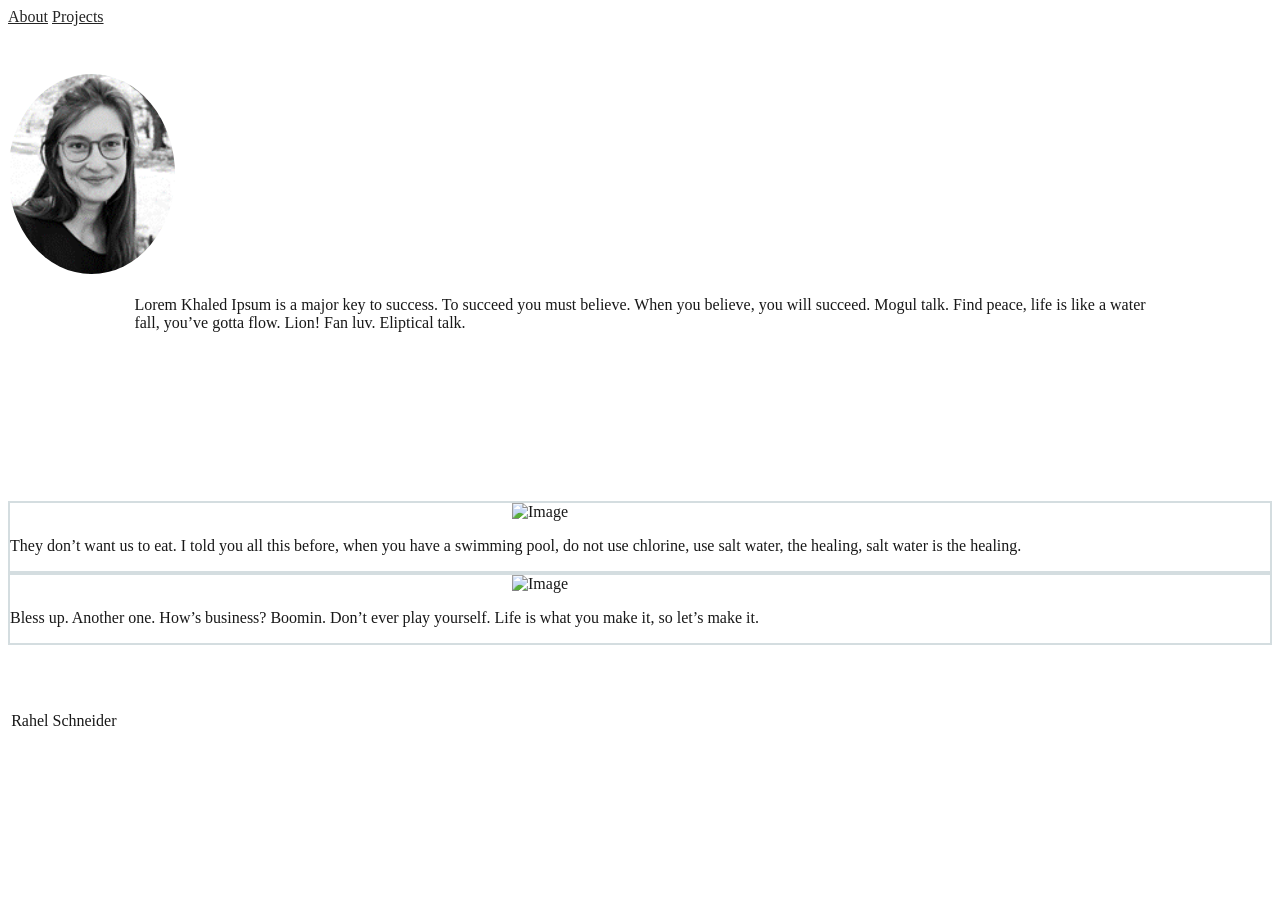
==== index.html @ 183d87a4 "test" ====
<!DOCTYPE html>
<html>

<head>
    <title>Portfolio</title>
    <!-- css files -->
    <link rel="stylesheet" href="https://maxcdn.bootstrapcdn.com/font-awesome/4.6.3/css/font-awesome.min.css">
    <link rel="stylesheet" type="text/css" href="https://cdnjs.cloudflare.com/ajax/libs/bulma/0.3.1/css/bulma.min.css">
    <link rel="stylesheet" type="text/css" href="assets/css/styles.css">

    <!-- <link rel="icon" type="image/x-icon" href="assets/img/favicon.png">
    <meta name="author" content="Hassan Ali">
    <meta name="viewport" content="width=device-width, initial-scale=1.0"> -->
</head>

<body>
    <!-- Navbar -->
    <nav class="nav container">
        <!-- This "nav-menu" is hidden on mobile -->
        <!-- Add the modifier "is-active" to display it on mobile -->
        <!-- <div class="nav-left">
            <a href="http://medium.com/@hassanhelfi/" class="nav-item">
                <span class="icon">
                    <i class="fa fa-medium"></i>
                </span>
            </a>
            <a href="http://github.com/helfi92" class="nav-item">
                <span class="icon">
                    <i class="fa fa-github"></i>
                </span>
            </a>
            <a href="https://twitter.com/hassanhelfi" class="nav-item">
                <span class="icon">
                    <i class="fa fa-twitter"></i>
                </span>
            </a>
        </div> -->

        <div class="nav-right nav-menu">
            <a class="nav-item" href="#about">About</a>
            <a class="nav-item" href="#projects">Projects</a>
            <!-- <a class="nav-item" href="#social">Social</a> -->
        </div>

        <!-- This "nav-toggle" hamburger menu is only visible on mobile -->
        <!-- You need JavaScript to toggle the "is-active" class on "nav-menu" -->
        <span class="nav-toggle">
            <span></span>
            <span></span>
            <span></span>
        </span>
    </nav>

    <!-- About Me -->
    <section id="about" class="section section-1">
        <div class="container has-text-centered">
            <!-- Source: https://flic.kr/p/pAZBNK -->
            <img class="avatar" src="assets/img/profile.png">
        </div>
        <div class="container"></br>
            <p class="intro">
                Lorem Khaled Ipsum is a major key to success. To succeed you must believe. When you believe, you will
                succeed. Mogul talk. Find peace, life is like a water fall, you’ve gotta flow. Lion! Fan luv. Eliptical
                talk.
            </p>
        </div>
    </section>

    <!-- Projects -->
    <section id="projects" class="section section-2">
        <div class="container">
            <div class="has-text-centered">
                <h3 class="title is-3">Projects</h3>
            </div>

            <div class="columns is-multiline is-desktop">
                <!-- Project 1 -->
                <div class="column">
                    <div class="box project-text">
                        <article>
                            <div>
                                <figure class="image project-figure">
                                    <img src="assets/img/project-1.jpg" alt="Image">
                                </figure>
                            </div>
                            <div>
                                <p>
                                    They don’t want us to eat. I told you all this before, when you have a swimming
                                    pool, do not use chlorine, use salt water, the healing, salt water is the healing.
                                </p>
                            </div>
                        </article>
                    </div>
                </div>
                <!-- Project 2 -->
                <div class="column">
                    <div class="box project-text">
                        <article>
                            <div>
                                <figure class="image project-figure">
                                    <img src="assets/img/project-2.jpg" alt="Image">
                                </figure>
                            </div>
                            <div>
                                <p>
                                    Bless up. Another one. How’s business? Boomin. Don’t ever play yourself. Life is
                                    what you make it, so let’s make it.
                                </p>
                            </div>
                        </article>
                    </div>
                </div>
            </div>
        </div>
    </section>

    <!-- Social -->
    <!-- <section id="social" class="section section-3">
        <div class="container">
            <div class="has-text-centered">
                <h3 class="title is-3">Let's Socialize</h3>
            </div>
            <div class="social-container columns">
                <div class="column is-6 has-text-centered">
                    <a target="_blank" href="https://ca.linkedin.com/in/hassan-ali-6132468a"><img class=""
                            src="assets/img/linkedin.png"></a>
                </div>
                <div class="column is-6 has-text-centered">
                    <a target="_blank" href="https://www.facebook.com/Hassan.Helfi"><img class=""
                            src="assets/img/facebook.png"></a>
                </div>
            </div>
        </div>
    </section> -->

    <!-- Footer -->
    <section class="section-4 has-text-centered container">
        <p>Rahel Schneider</p>
    </section>

    <!-- Scripts  -->
    <script src="controller.js"></script>
</body>

</html>
---- assets/css/styles.css ----
html, body{
	font-size:16px;
	color: #181818;
	background-color: #ffffff; 
}

a {
  color: #252525;
}

a:hover {
  color: #10898d;
}

section{
	padding-top: 3rem;
	padding-bottom: 3rem;
}

.section-1 {
	background: #ffffff;
}

.section-2 {
	background-color: #ffffff;
}

.section-3 {
	background-color: #ffffff;
}

.section-4 {
	background-color: #ffffff;
	padding: 0.2rem;
}

a.nav-item {
	color: #242424;
}

a.nav-item:hover {
	color: #9a4c4c4d;
}

.avatar{
	height:200px;
	border-radius: 100%;
}

.intro-description{
	padding-top: 1rem;
}

.social-container img{
	max-width:100%;
	max-height:175px;
	margin-bottom:15px;
}

.project-figure {
	margin: 0 auto 1rem auto;
	max-height: 256px;
	max-width: 256px;
}

.project-text {
	text-align: justify;
}

.box {
	background-color: transparent;
	border: 2px solid rgba(170, 187, 194, 0.5);
}

.title {
	color: #fff;
	text-align: left;
	margin-bottom: 2rem;
}

.intro {
	text-align: justify;
	width: 80%;
	margin: 0 auto;
}

.void-background {
	background-color: transparent; 
}

@media screen and (max-width: 768px) {
	.nav-menu {
		background-color: #9a4c4c4d!;
	}

	.nav-toggle:hover {
		background-color: transparent;
	}

	.nav-toggle span {
		background-color: #dfdfdf;
	}

	.nav-toggle span:hover {
		background-color: #fff;
	}

}
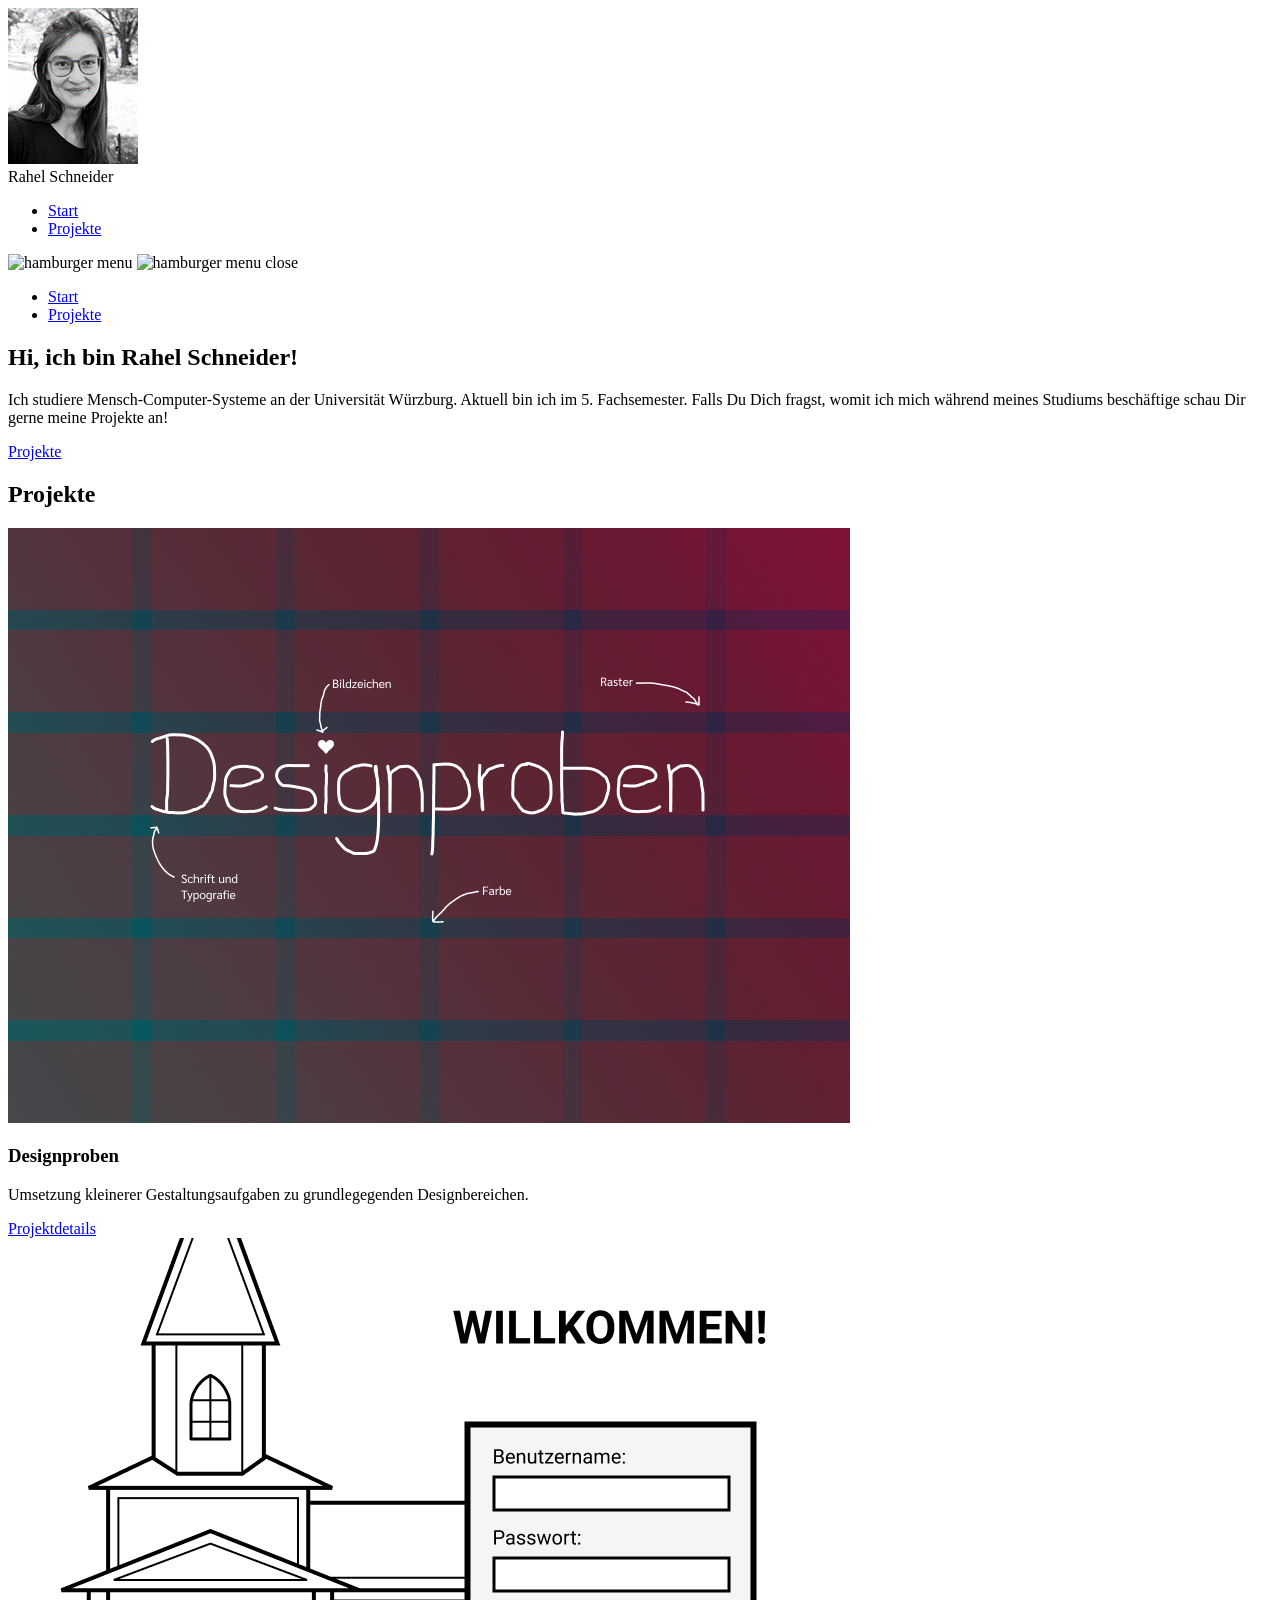
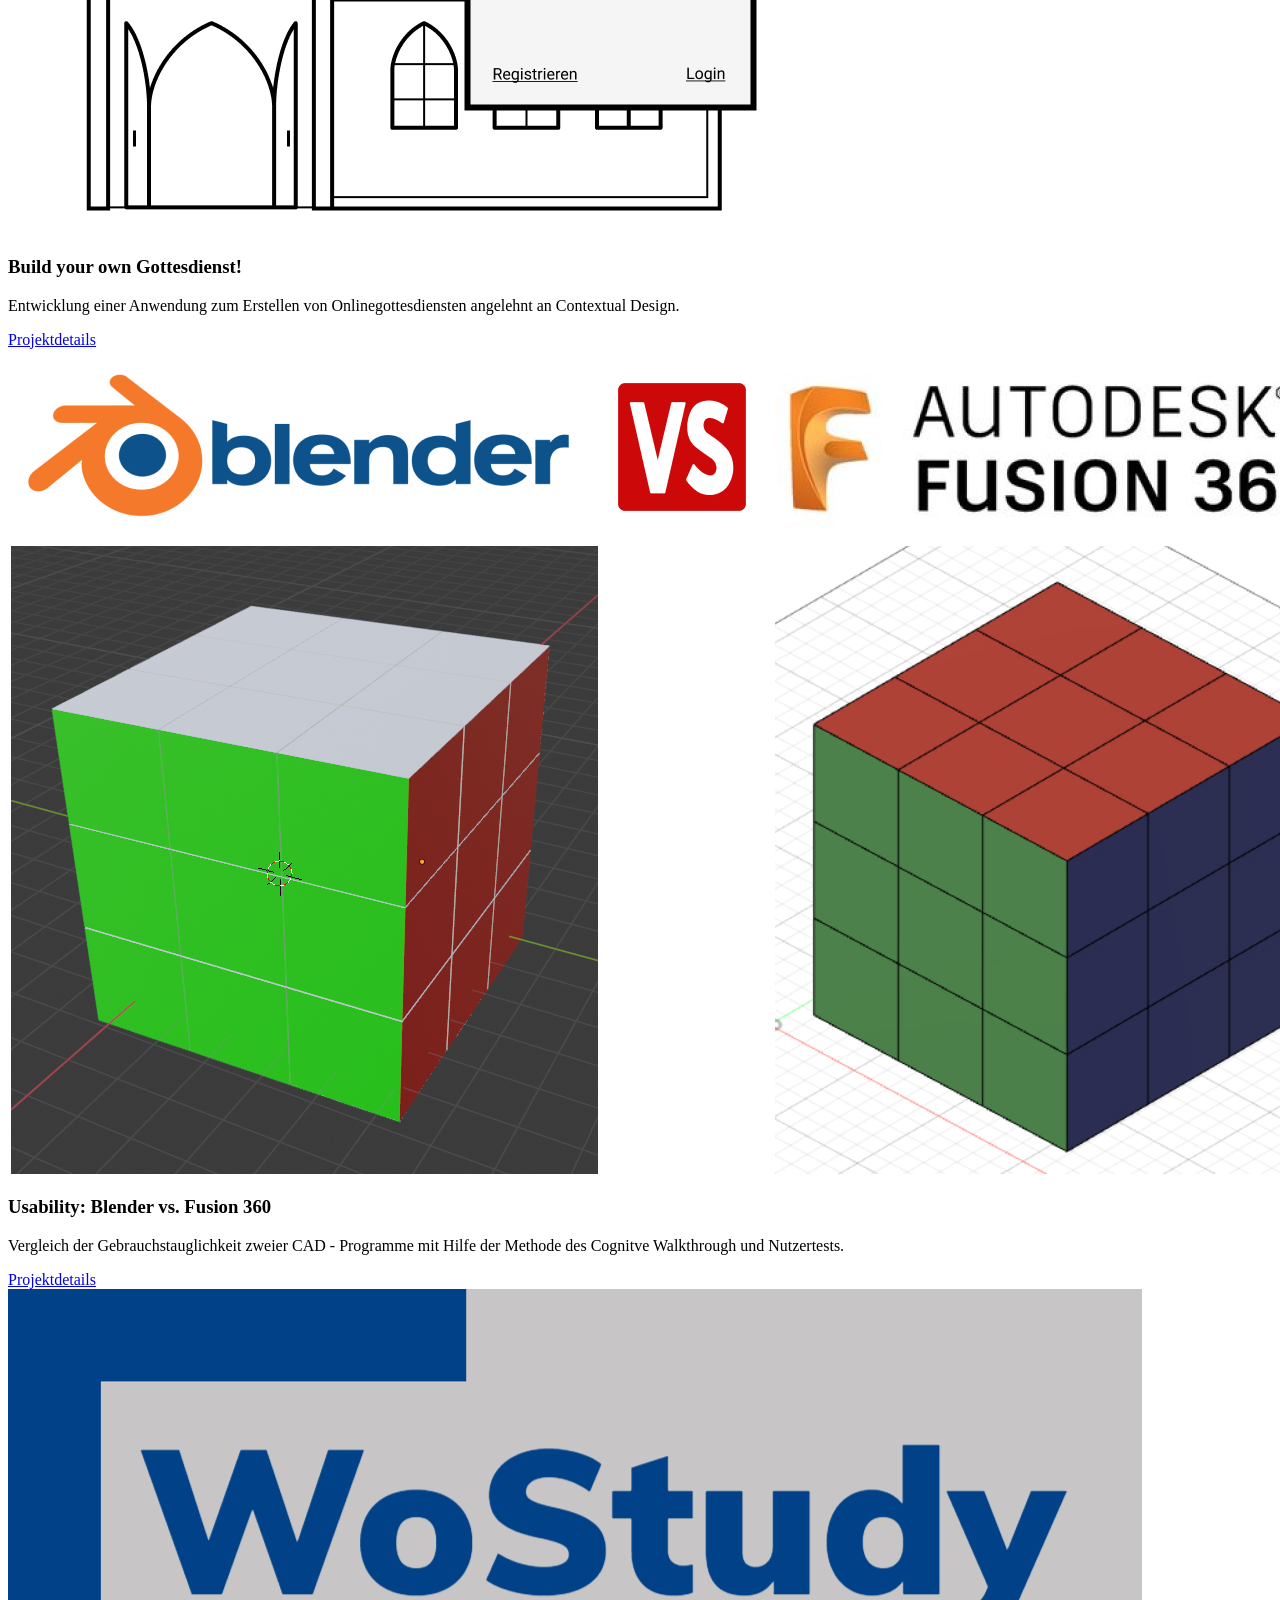
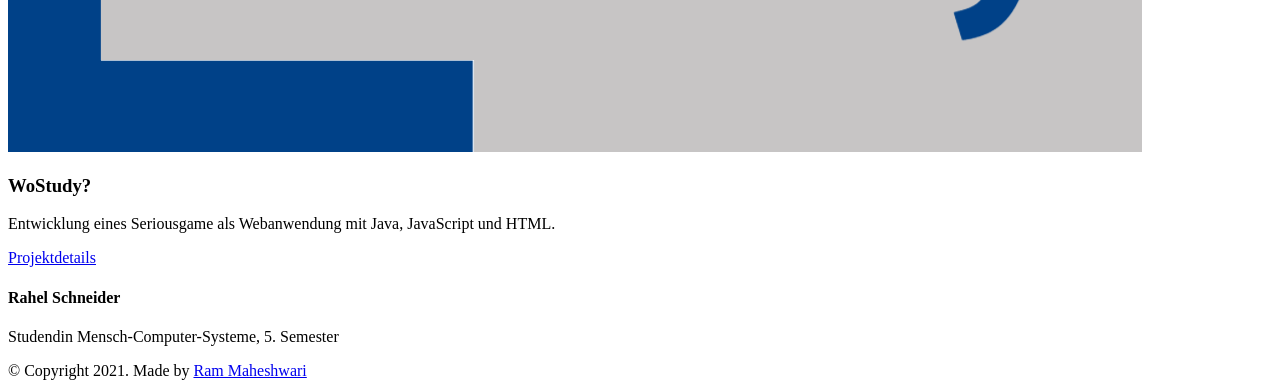
==== commit 06b4c3eb: "test" ====
--- a/index.html
+++ b/index.html
@@ -1,145 +1,331 @@
 <!DOCTYPE html>
-<html>
+<html lang="en">
 
 <head>
-    <title>Portfolio</title>
-    <!-- css files -->
-    <link rel="stylesheet" href="https://maxcdn.bootstrapcdn.com/font-awesome/4.6.3/css/font-awesome.min.css">
-    <link rel="stylesheet" type="text/css" href="https://cdnjs.cloudflare.com/ajax/libs/bulma/0.3.1/css/bulma.min.css">
-    <link rel="stylesheet" type="text/css" href="assets/css/styles.css">
-
-    <!-- <link rel="icon" type="image/x-icon" href="assets/img/favicon.png">
-    <meta name="author" content="Hassan Ali">
-    <meta name="viewport" content="width=device-width, initial-scale=1.0"> -->
+  <meta charset="UTF-8" />
+  <meta name="viewport" content="width=device-width, initial-scale=1.0" />
+  <meta http-equiv="X-UA-Compatible" content="ie=edge" />
+  <title>Portfolio Rahel Schneider</title>
+  <meta name="description" content="Portfolio Template for Developer" />
+
+  <link rel="stylesheet" href="css/style.css" />
+
+  <link rel="preconnect" href="https://fonts.googleapis.com" />
+  <link rel="preconnect" href="https://fonts.gstatic.com" crossorigin />
+  <link href="https://fonts.googleapis.com/css2?family=Source+Sans+Pro:wght@400;600;700;900&display=swap"
+    rel="stylesheet" />
 </head>
 
 <body>
-    <!-- Navbar -->
-    <nav class="nav container">
-        <!-- This "nav-menu" is hidden on mobile -->
-        <!-- Add the modifier "is-active" to display it on mobile -->
-        <!-- <div class="nav-left">
-            <a href="http://medium.com/@hassanhelfi/" class="nav-item">
-                <span class="icon">
-                    <i class="fa fa-medium"></i>
-                </span>
-            </a>
-            <a href="http://github.com/helfi92" class="nav-item">
-                <span class="icon">
-                    <i class="fa fa-github"></i>
-                </span>
-            </a>
-            <a href="https://twitter.com/hassanhelfi" class="nav-item">
-                <span class="icon">
-                    <i class="fa fa-twitter"></i>
-                </span>
-            </a>
+  <header class="header">
+    <div class="header__content">
+      <div class="header__logo-container">
+        <div class="header__logo-img-cont">
+          <img src="./assets/png/profile.png" alt="Rahel Schneider Image" class="header__logo-img" />
+        </div>
+        <span class="header__logo-sub">Rahel Schneider</span>
+      </div>
+      <div class="header__main">
+        <ul class="header__links">
+          <li class="header__link-wrapper">
+            <a href="./index.html" class="header__link"> Start </a>
+          </li>
+          <!-- <li class="header__link-wrapper">
+            <a href="./index.html#about" class="header__link">About </a>
+          </li> -->
+          <li class="header__link-wrapper">
+            <a href="./index.html#projects" class="header__link">
+              Projekte
+            </a>
+          </li>
+          <!-- <li class="header__link-wrapper">
+            <a href="./index.html#contact" class="header__link"> Contact </a>
+          </li> -->
+        </ul>
+        <div class="header__main-ham-menu-cont">
+          <img src="./assets/svg/ham-menu.svg" alt="hamburger menu" class="header__main-ham-menu" />
+          <img src="./assets/svg/ham-menu-close.svg" alt="hamburger menu close"
+            class="header__main-ham-menu-close d-none" />
+        </div>
+      </div>
+    </div>
+    <div class="header__sm-menu">
+      <div class="header__sm-menu-content">
+        <ul class="header__sm-menu-links">
+          <li class="header__sm-menu-link">
+            <a href="./index.html"> Start </a>
+          </li>
+
+          <!-- <li class="header__sm-menu-link">
+            <a href="./index.html#about"> About </a>
+          </li> -->
+
+          <li class="header__sm-menu-link">
+            <a href="./index.html#projects"> Projekte </a>
+          </li>
+
+          <!-- <li class="header__sm-menu-link">
+            <a href="./index.html#contact"> Contact </a>
+          </li> -->
+        </ul>
+      </div>
+    </div>
+  </header>
+  <section class="home-hero">
+    <div class="home-hero__content">
+      <h1 class="heading-primary">Hi, ich bin Rahel Schneider!</h1>
+      <div class="home-hero__info">
+        <p class="text-primary">
+          Ich studiere Mensch-Computer-Systeme an der Universität Würzburg. Aktuell
+          bin ich im 5. Fachsemester.
+          Falls Du Dich fragst, womit ich mich während meines Studiums beschäftige schau Dir gerne meine Projekte
+          an!
+        </p>
+      </div>
+      <div class="home-hero__cta">
+        <a href="./#projects" class="btn btn--bg">Projekte</a>
+      </div>
+    </div>
+    <!-- <div class="home-hero__socials">
+      <div class="home-hero__social">
+        <a href="#" class="home-hero__social-icon-link">
+          <img src="./assets/png/linkedin-ico.png" alt="icon" class="home-hero__social-icon" />
+        </a>
+      </div>
+      <div class="home-hero__social">
+        <a href="#" class="home-hero__social-icon-link">
+          <img src="./assets/png/github-ico.png" alt="icon" class="home-hero__social-icon" />
+        </a>
+      </div>
+      <div class="home-hero__social">
+        <a href="#" class="home-hero__social-icon-link">
+          <img src="./assets/png/twitter-ico.png" alt="icon" class="home-hero__social-icon" />
+        </a>
+      </div>
+      <div class="home-hero__social">
+        <a href="#" class="home-hero__social-icon-link">
+          <img src="./assets/png/yt-ico.png" alt="icon" class="home-hero__social-icon" />
+        </a>
+      </div>
+      <div class="home-hero__social">
+        <a href="#" class="home-hero__social-icon-link home-hero__social-icon-link--bd-none">
+          <img src="./assets/png/insta-ico.png" alt="icon" class="home-hero__social-icon" />
+        </a>
+      </div>
+    </div> -->
+    <div class="home-hero__mouse-scroll-cont">
+      <div class="mouse"></div>
+    </div>
+  </section>
+  <!-- <section id="about" class="about sec-pad">
+    <div class="main-container">
+      <h2 class="heading heading-sec heading-sec__mb-med">
+        <span class="heading-sec__main">About Me</span>
+        <span class="heading-sec__sub">
+          Lorem ipsum dolor sit amet consectetur adipisicing elit. Hic facilis
+          tempora explicabo quae quod deserunt eius sapiente
+        </span>
+      </h2>
+      <div class="about__content">
+        <div class="about__content-main">
+          <h3 class="about__content-title">Get to know me!</h3>
+          <div class="about__content-details">
+            <p class="about__content-details-para">
+              Hey! It's
+              <strong>John Doe</strong>
+              and I'm a <strong> Frontend Web Developer </strong> located in
+              Los Angeles. I've done
+              <strong> remote </strong>
+              projects for agencies, consulted for startups, and collaborated
+              with talented people to create
+              <strong>digital products </strong>
+              for both business and consumer use.
+            </p>
+            <p class="about__content-details-para">
+              I'm a bit of a digital product junky. Over the years, I've used
+              hundreds of web and mobile apps in different industries and
+              verticals. Feel free to
+              <strong>contact</strong> me here.
+            </p>
+          </div>
+          <a href="./#contact" class="btn btn--med btn--theme dynamicBgClr">Contact</a>
+        </div>
+        <div class="about__content-skills">
+          <h3 class="about__content-title">My Skills</h3>
+          <div class="skills">
+            <div class="skills__skill">HTML</div>
+            <div class="skills__skill">CSS</div>
+            <div class="skills__skill">JavaScript</div>
+            <div class="skills__skill">React</div>
+            <div class="skills__skill">SASS</div>
+            <div class="skills__skill">GIT</div>
+            <div class="skills__skill">Shopify</div>
+            <div class="skills__skill">Wordpress</div>
+            <div class="skills__skill">Google ADS</div>
+            <div class="skills__skill">Facebook Ads</div>
+            <div class="skills__skill">Android</div>
+            <div class="skills__skill">IOS</div>
+          </div>
+        </div>
+      </div>
+    </div>
+  </section> -->
+  <section id="projects" class="projects sec-pad">
+    <div class="main-container">
+      <h2 class="heading heading-sec heading-sec__mb-bg">
+        <span class="heading-sec__main">Projekte</span>
+        <span class="heading-sec__sub">
+          <!-- Die folgenden Projekte habe ich alle zusammen mit Mitstudierenden bearbeitet. Die aktuellsten Projekte stehen
+          an oberster Stelle. -->
+        </span>
+      </h2>
+
+      <div class="projects__content">
+        <div class="projects__row">
+          <div class="projects__row-img-cont">
+            <img src="./assets/img/visgTitle.jpg" alt="Titelseite Designproben" class="projects__row-img"
+              loading="lazy" />
+          </div>
+          <div class="projects__row-content">
+            <h3 class="projects__row-content-title">Designproben</h3>
+            <p class="projects__row-content-desc">
+              Umsetzung kleinerer Gestaltungsaufgaben zu grundlegegenden Designbereichen.
+            </p>
+            <a href="./project-1.html" class="btn btn--med btn--theme dynamicBgClr" target="_blank">Projektdetails</a>
+          </div>
+        </div>
+        <div class="projects__row">
+          <div class="projects__row-img-cont">
+            <img src="./assets/img/mbgTitle.jpg" alt="Login Screen Kirche" class="projects__row-img" loading="lazy" />
+          </div>
+          <div class="projects__row-content">
+            <h3 class="projects__row-content-title">Build your own Gottesdienst!</h3>
+            <p class="projects__row-content-desc">
+              Entwicklung einer Anwendung zum Erstellen von Onlinegottesdiensten
+              angelehnt an Contextual Design.
+            </p>
+            <a href="./project-2.html" class="btn btn--med btn--theme dynamicBgClr" target="_blank">Projektdetails</a>
+          </div>
+        </div>
+        <div class="projects__row">
+          <div class="projects__row-img-cont">
+            <img src="./assets/img/usabilityTitle.jpg" alt="Blender Logo Fusion Logo" class="projects__row-img"
+              loading="lazy" />
+          </div>
+          <div class="projects__row-content">
+            <h3 class="projects__row-content-title">Usability: Blender vs. Fusion 360</h3>
+            <p class="projects__row-content-desc">
+              Vergleich der Gebrauchstauglichkeit zweier CAD - Programme mit Hilfe
+              der Methode des Cognitve Walkthrough und Nutzertests.
+            </p>
+            <a href="./project-3.html" class="btn btn--med btn--theme dynamicBgClr" target="_blank">Projektdetails</a>
+          </div>
+        </div>
+        <div class="projects__row">
+          <div class="projects__row-img-cont">
+            <img src="./assets/img/sopraTitle.jpg" alt="WoStudy?" class="projects__row-img" loading="lazy" />
+          </div>
+          <div class="projects__row-content">
+            <h3 class="projects__row-content-title">WoStudy?</h3>
+            <p class="projects__row-content-desc">
+              Entwicklung eines Seriousgame als Webanwendung mit Java, JavaScript und
+              HTML.
+            </p>
+            <a href="./project-2.html" class="btn btn--med btn--theme dynamicBgClr" target="_blank">Projektdetails</a>
+          </div>
+        </div>
+        <!-- <div class="projects__row">
+          <div class="projects__row-img-cont">
+            <img src="./assets/img/sopraTitle.jpg" alt="Login Screen Kirche" class="projects__row-img"
+              loading="lazy" />
+          </div>
+          <div class="projects__row-content">
+            <h3 class="projects__row-content-title">Build your own Gottesdienst!</h3>
+            <p class="projects__row-content-desc">
+              Entwicklung einer Anwendung zum Erstellen von Onlinegottesdiensten
+              angelehnt an Contextual Design.
+            </p>
+            <a href="./project-2.html" class="btn btn--med btn--theme dynamicBgClr" target="_blank">Case Study</a>
+          </div>
         </div> -->
-
-        <div class="nav-right nav-menu">
-            <a class="nav-item" href="#about">About</a>
-            <a class="nav-item" href="#projects">Projects</a>
-            <!-- <a class="nav-item" href="#social">Social</a> -->
-        </div>
-
-        <!-- This "nav-toggle" hamburger menu is only visible on mobile -->
-        <!-- You need JavaScript to toggle the "is-active" class on "nav-menu" -->
-        <span class="nav-toggle">
-            <span></span>
-            <span></span>
-            <span></span>
+      </div>
+    </div>
+  </section>
+  <!-- <section id="contact" class="contact sec-pad dynamicBg">
+    <div class="main-container">
+      <h2 class="heading heading-sec heading-sec__mb-med">
+        <span class="heading-sec__main heading-sec__main--lt">Contact</span>
+        <span class="heading-sec__sub heading-sec__sub--lt">
+          Lorem ipsum dolor sit amet consectetur adipisicing elit. Hic facilis
+          tempora explicabo quae quod deserunt eius sapiente
         </span>
-    </nav>
-
-    <!-- About Me -->
-    <section id="about" class="section section-1">
-        <div class="container has-text-centered">
-            <!-- Source: https://flic.kr/p/pAZBNK -->
-            <img class="avatar" src="assets/img/profile.png">
-        </div>
-        <div class="container"></br>
-            <p class="intro">
-                Lorem Khaled Ipsum is a major key to success. To succeed you must believe. When you believe, you will
-                succeed. Mogul talk. Find peace, life is like a water fall, you’ve gotta flow. Lion! Fan luv. Eliptical
-                talk.
-            </p>
-        </div>
-    </section>
-
-    <!-- Projects -->
-    <section id="projects" class="section section-2">
-        <div class="container">
-            <div class="has-text-centered">
-                <h3 class="title is-3">Projects</h3>
-            </div>
-
-            <div class="columns is-multiline is-desktop">
-                <!-- Project 1 -->
-                <div class="column">
-                    <div class="box project-text">
-                        <article>
-                            <div>
-                                <figure class="image project-figure">
-                                    <img src="assets/img/project-1.jpg" alt="Image">
-                                </figure>
-                            </div>
-                            <div>
-                                <p>
-                                    They don’t want us to eat. I told you all this before, when you have a swimming
-                                    pool, do not use chlorine, use salt water, the healing, salt water is the healing.
-                                </p>
-                            </div>
-                        </article>
-                    </div>
-                </div>
-                <!-- Project 2 -->
-                <div class="column">
-                    <div class="box project-text">
-                        <article>
-                            <div>
-                                <figure class="image project-figure">
-                                    <img src="assets/img/project-2.jpg" alt="Image">
-                                </figure>
-                            </div>
-                            <div>
-                                <p>
-                                    Bless up. Another one. How’s business? Boomin. Don’t ever play yourself. Life is
-                                    what you make it, so let’s make it.
-                                </p>
-                            </div>
-                        </article>
-                    </div>
-                </div>
-            </div>
-        </div>
-    </section>
-
-    <!-- Social -->
-    <!-- <section id="social" class="section section-3">
-        <div class="container">
-            <div class="has-text-centered">
-                <h3 class="title is-3">Let's Socialize</h3>
-            </div>
-            <div class="social-container columns">
-                <div class="column is-6 has-text-centered">
-                    <a target="_blank" href="https://ca.linkedin.com/in/hassan-ali-6132468a"><img class=""
-                            src="assets/img/linkedin.png"></a>
-                </div>
-                <div class="column is-6 has-text-centered">
-                    <a target="_blank" href="https://www.facebook.com/Hassan.Helfi"><img class=""
-                            src="assets/img/facebook.png"></a>
-                </div>
-            </div>
-        </div>
-    </section> -->
-
-    <!-- Footer -->
-    <section class="section-4 has-text-centered container">
-        <p>Rahel Schneider</p>
-    </section>
-
-    <!-- Scripts  -->
-    <script src="controller.js"></script>
+      </h2>
+      <div class="contact__form-container">
+        <form action="#" class="contact__form">
+          <div class="contact__form-field">
+            <label class="contact__form-label" for="name">Name</label>
+            <input required placeholder="Enter Your Name" type="text" class="contact__form-input" name="name"
+              id="name" />
+          </div>
+          <div class="contact__form-field">
+            <label class="contact__form-label" for="email">Email</label>
+            <input required placeholder="Enter Your Email" type="text" class="contact__form-input" name="email"
+              id="email" />
+          </div>
+          <div class="contact__form-field">
+            <label class="contact__form-label" for="message">Message</label>
+            <textarea required cols="30" rows="10" class="contact__form-input" placeholder="Enter Your Message"
+              name="message" id="message"></textarea>
+          </div>
+          <button type="submit" class="btn btn--theme contact__btn">
+            Submit
+          </button>
+        </form>
+      </div>
+    </div>
+  </section> -->
+  <footer class="main-footer">
+    <div class="main-container">
+      <div class="main-footer__upper">
+        <!-- <div class="main-footer__row main-footer__row-1">
+          <h2 class="heading heading-sm main-footer__heading-sm">
+            <span>Social</span>
+          </h2>
+          <div class="main-footer__social-cont">
+            <a target="_blank" rel="noreferrer" href="#">
+              <img class="main-footer__icon" src="./assets/png/linkedin-ico.png" alt="icon" />
+            </a>
+            <a target="_blank" rel="noreferrer" href="#">
+              <img class="main-footer__icon" src="./assets/png/github-ico.png" alt="icon" />
+            </a>
+            <a target="_blank" rel="noreferrer" href="#">
+              <img class="main-footer__icon" src="./assets/png/twitter-ico.png" alt="icon" />
+            </a>
+            <a target="_blank" rel="noreferrer" href="#">
+              <img class="main-footer__icon" src="./assets/png/yt-ico.png" alt="icon" />
+            </a>
+            <a target="_blank" rel="noreferrer" href="#">
+              <img class="main-footer__icon main-footer__icon--mr-none" src="./assets/png/insta-ico.png" alt="icon" />
+            </a>
+          </div>
+        </div> -->
+        <div class="main-footer__row main-footer__row-2">
+          <h4 class="heading heading-sm text-lt">Rahel Schneider</h4>
+          <p class="main-footer__short-desc">
+            Studendin Mensch-Computer-Systeme, 5. Semester
+          </p>
+        </div>
+      </div>
+
+      <!-- If you give me some credit or shoutout here by linking to my website, then it will be a big thing for me and will help me a lot :) -->
+      <div class="main-footer__lower">
+        &copy; Copyright 2021. Made by
+        <a rel="noreferrer" target="_blank" href="https://rammaheshwari.com">Ram Maheshwari</a>
+      </div>
+    </div>
+  </footer>
+
+  <script src="./index.js"></script>
 </body>
 
 </html>
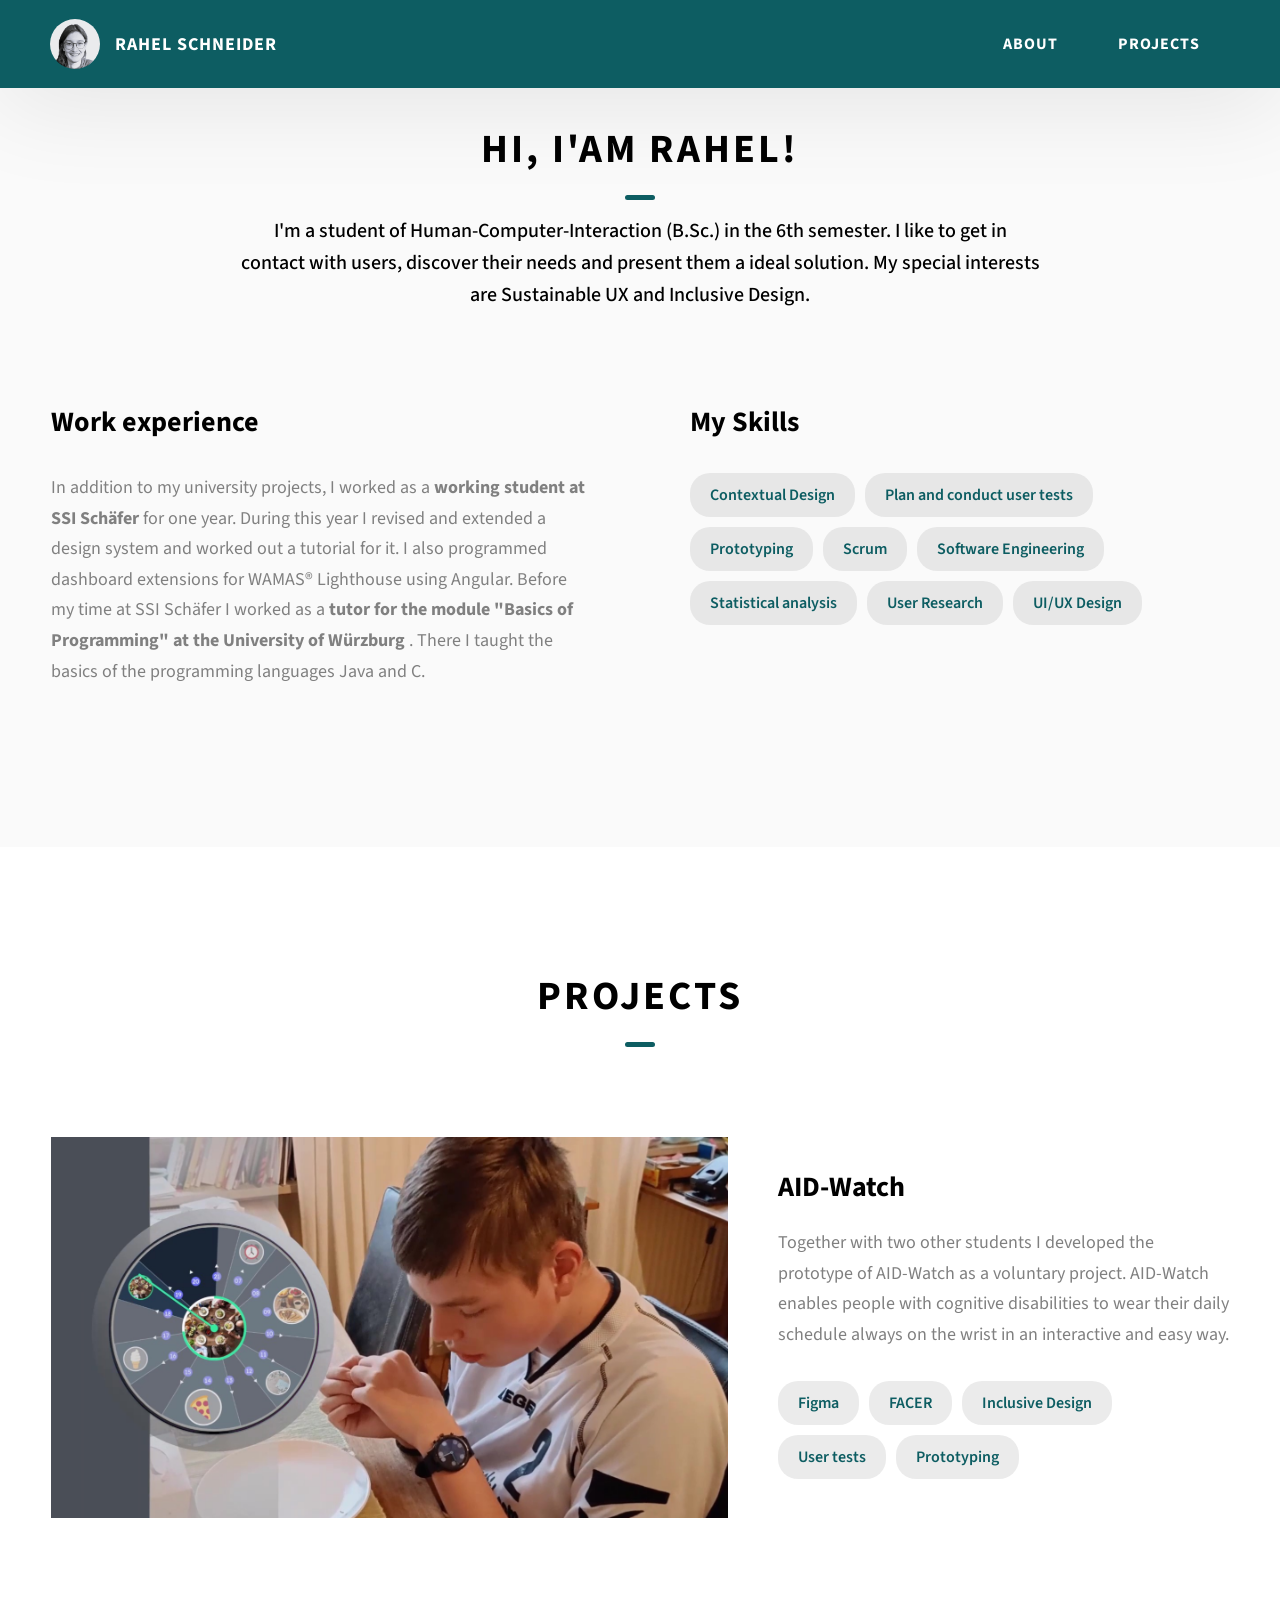
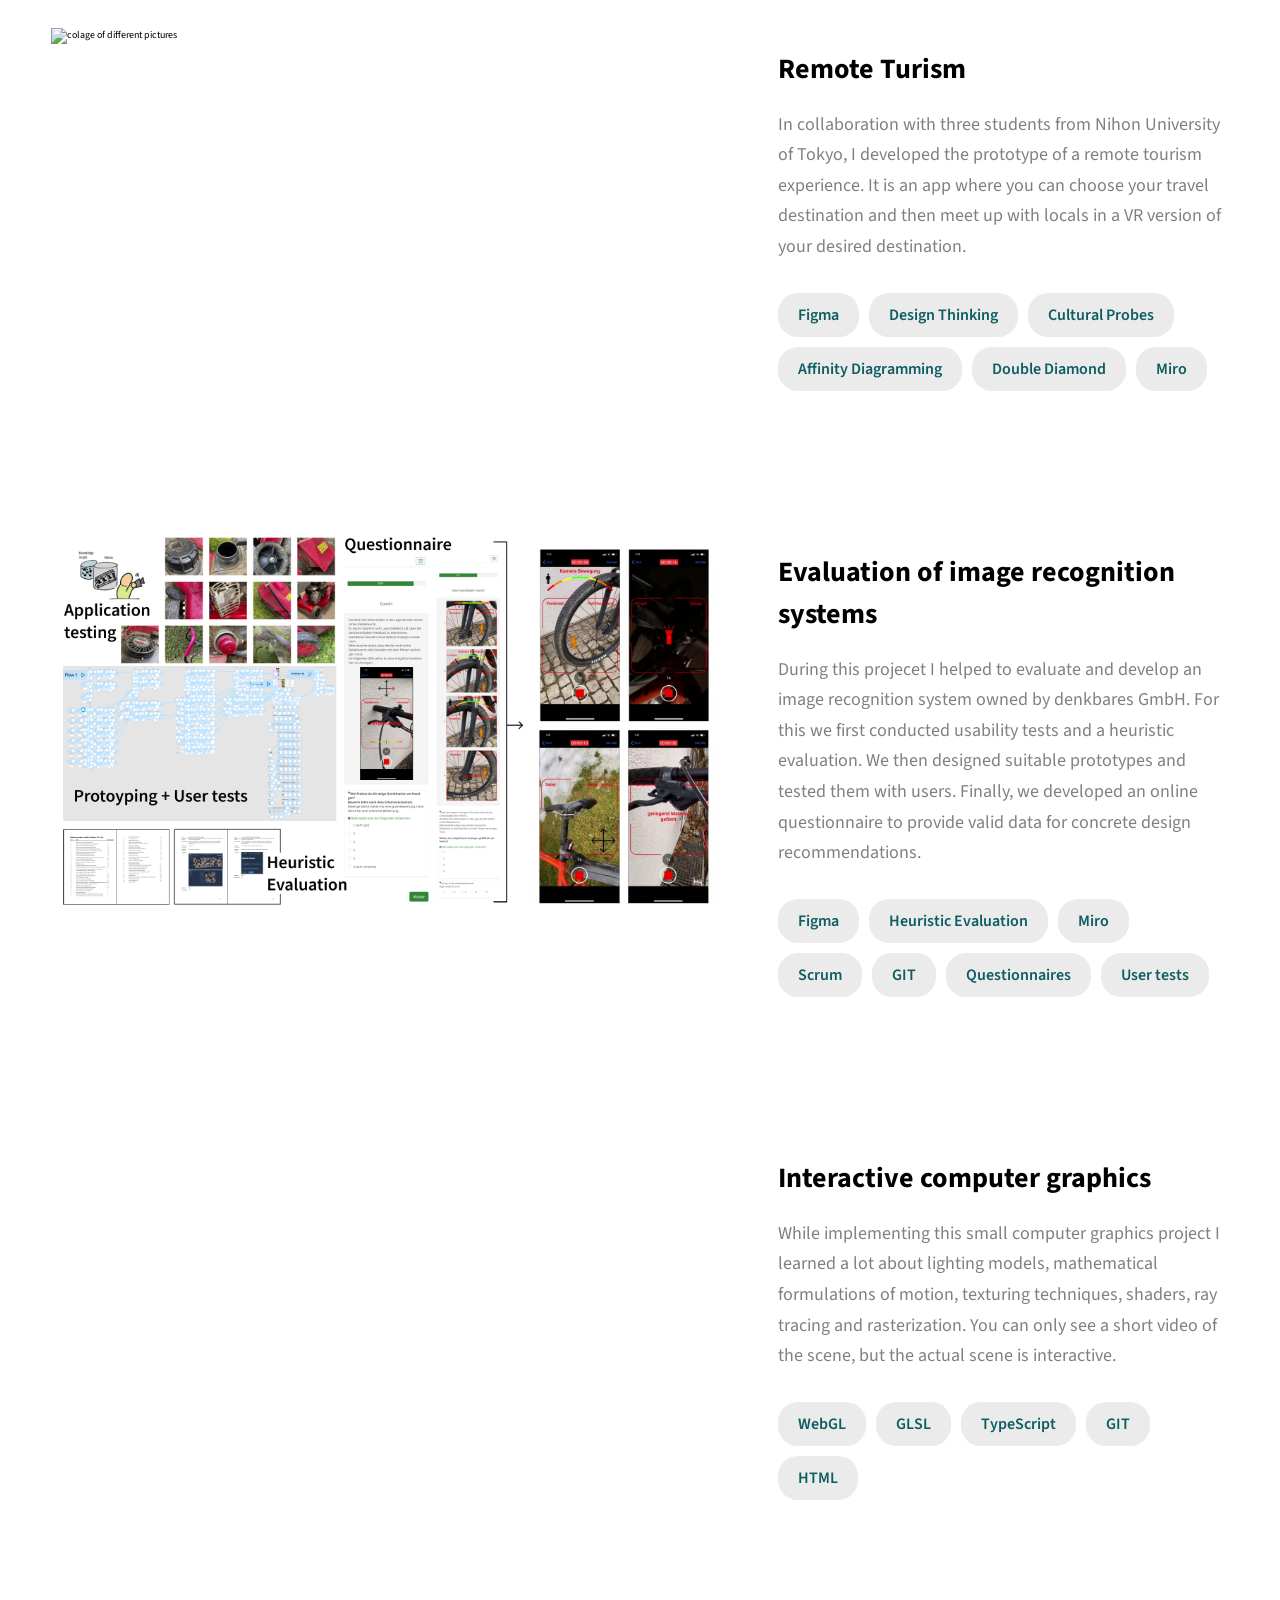
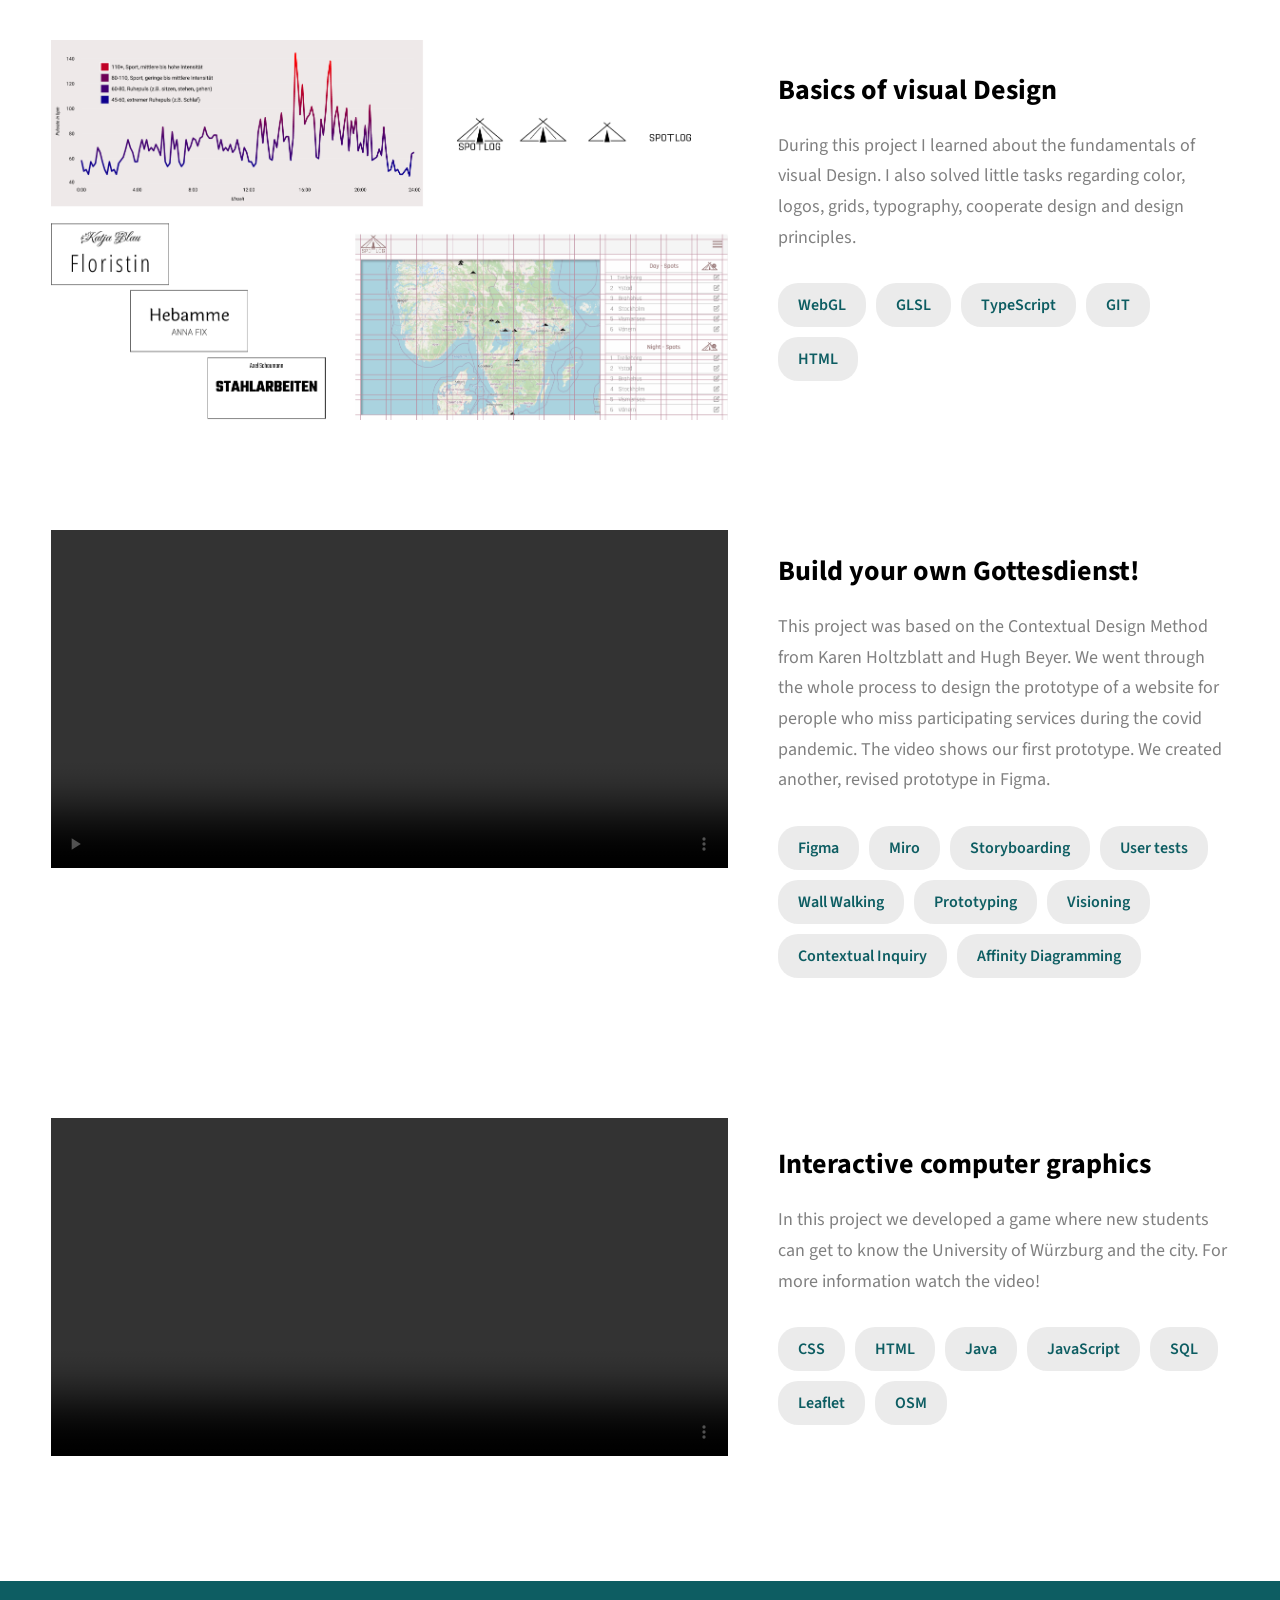
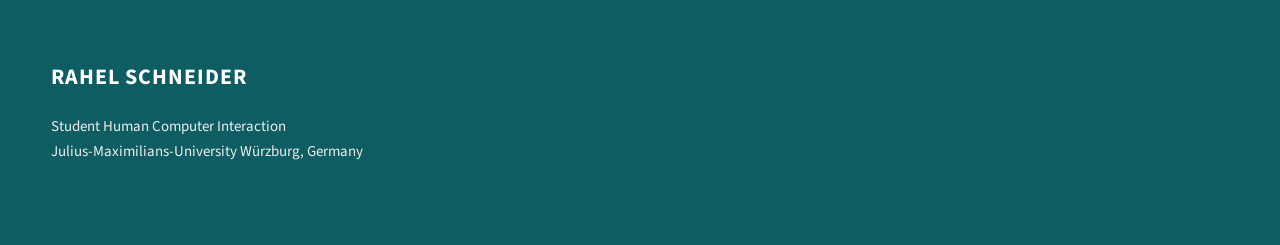
==== commit 31ad1221: "initial" ====
--- a/index.html
+++ b/index.html
@@ -6,7 +6,7 @@
   <meta name="viewport" content="width=device-width, initial-scale=1.0" />
   <meta http-equiv="X-UA-Compatible" content="ie=edge" />
   <title>Portfolio Rahel Schneider</title>
-  <meta name="description" content="Portfolio Template for Developer" />
+  <meta name="description" content="Portfolio Rahel Schneider" />
 
   <link rel="stylesheet" href="css/style.css" />
 
@@ -21,21 +21,21 @@
     <div class="header__content">
       <div class="header__logo-container">
         <div class="header__logo-img-cont">
-          <img src="./assets/png/profile.png" alt="Rahel Schneider Image" class="header__logo-img" />
+          <img src="./assets/png/profile2.png" alt="Rahel Schneider Image" class="header__logo-img" />
         </div>
         <span class="header__logo-sub">Rahel Schneider</span>
       </div>
       <div class="header__main">
         <ul class="header__links">
-          <li class="header__link-wrapper">
+          <!-- <li class="header__link-wrapper">
             <a href="./index.html" class="header__link"> Start </a>
-          </li>
-          <!-- <li class="header__link-wrapper">
-            <a href="./index.html#about" class="header__link">About </a>
           </li> -->
           <li class="header__link-wrapper">
+            <a href="./index.html#about" class="header__link">About </a>
+          </li>
+          <li class="header__link-wrapper">
             <a href="./index.html#projects" class="header__link">
-              Projekte
+              Projects
             </a>
           </li>
           <!-- <li class="header__link-wrapper">
@@ -52,16 +52,16 @@
     <div class="header__sm-menu">
       <div class="header__sm-menu-content">
         <ul class="header__sm-menu-links">
+          <!-- <li class="header__sm-menu-link">
+            <a href="./index.html"> Start </a>
+          </li> -->
+
           <li class="header__sm-menu-link">
-            <a href="./index.html"> Start </a>
+            <a href="./index.html#about"> About </a>
           </li>
 
-          <!-- <li class="header__sm-menu-link">
-            <a href="./index.html#about"> About </a>
-          </li> -->
-
           <li class="header__sm-menu-link">
-            <a href="./index.html#projects"> Projekte </a>
+            <a href="./index.html#projects"> Projects </a>
           </li>
 
           <!-- <li class="header__sm-menu-link">
@@ -71,143 +71,223 @@
       </div>
     </div>
   </header>
-  <section class="home-hero">
-    <div class="home-hero__content">
-      <h1 class="heading-primary">Hi, ich bin Rahel Schneider!</h1>
-      <div class="home-hero__info">
-        <p class="text-primary">
-          Ich studiere Mensch-Computer-Systeme an der Universität Würzburg. Aktuell
-          bin ich im 5. Fachsemester.
-          Falls Du Dich fragst, womit ich mich während meines Studiums beschäftige schau Dir gerne meine Projekte
-          an!
-        </p>
-      </div>
-      <div class="home-hero__cta">
-        <a href="./#projects" class="btn btn--bg">Projekte</a>
-      </div>
-    </div>
-    <!-- <div class="home-hero__socials">
-      <div class="home-hero__social">
-        <a href="#" class="home-hero__social-icon-link">
-          <img src="./assets/png/linkedin-ico.png" alt="icon" class="home-hero__social-icon" />
-        </a>
-      </div>
-      <div class="home-hero__social">
-        <a href="#" class="home-hero__social-icon-link">
-          <img src="./assets/png/github-ico.png" alt="icon" class="home-hero__social-icon" />
-        </a>
-      </div>
-      <div class="home-hero__social">
-        <a href="#" class="home-hero__social-icon-link">
-          <img src="./assets/png/twitter-ico.png" alt="icon" class="home-hero__social-icon" />
-        </a>
-      </div>
-      <div class="home-hero__social">
-        <a href="#" class="home-hero__social-icon-link">
-          <img src="./assets/png/yt-ico.png" alt="icon" class="home-hero__social-icon" />
-        </a>
-      </div>
-      <div class="home-hero__social">
-        <a href="#" class="home-hero__social-icon-link home-hero__social-icon-link--bd-none">
-          <img src="./assets/png/insta-ico.png" alt="icon" class="home-hero__social-icon" />
-        </a>
-      </div>
-    </div> -->
-    <div class="home-hero__mouse-scroll-cont">
-      <div class="mouse"></div>
-    </div>
-  </section>
-  <!-- <section id="about" class="about sec-pad">
+  <section id="about" class="about sec-pad">
     <div class="main-container">
       <h2 class="heading heading-sec heading-sec__mb-med">
-        <span class="heading-sec__main">About Me</span>
+        <span class="heading-sec__main">Hi, I'am Rahel!</span>
         <span class="heading-sec__sub">
-          Lorem ipsum dolor sit amet consectetur adipisicing elit. Hic facilis
-          tempora explicabo quae quod deserunt eius sapiente
+          I'm a student of Human-Computer-Interaction (B.Sc.) in the 6th semester. I
+          like to get
+          in contact with users, discover their needs and present them a ideal solution. My special interests
+          are
+          Sustainable UX and Inclusive Design.
         </span>
       </h2>
       <div class="about__content">
         <div class="about__content-main">
-          <h3 class="about__content-title">Get to know me!</h3>
+          <h3 class="about__content-title">Work experience</h3>
           <div class="about__content-details">
             <p class="about__content-details-para">
-              Hey! It's
-              <strong>John Doe</strong>
-              and I'm a <strong> Frontend Web Developer </strong> located in
-              Los Angeles. I've done
-              <strong> remote </strong>
-              projects for agencies, consulted for startups, and collaborated
-              with talented people to create
-              <strong>digital products </strong>
-              for both business and consumer use.
-            </p>
-            <p class="about__content-details-para">
+              In addition to my university projects, I worked as a <strong>working student at SSI Schäfer</strong> for
+              one year. During this year I revised and extended a design system and worked out a tutorial for it. I also
+              programmed dashboard extensions for WAMAS® Lighthouse using Angular. Before my time at SSI Schäfer I
+              worked as a <strong>tutor for the module "Basics of Programming" at the University of Würzburg</strong>
+              . There I taught the
+              basics of the programming languages Java and C.
+
+
+              <!-- <p class="about__content-details-para">
               I'm a bit of a digital product junky. Over the years, I've used
               hundreds of web and mobile apps in different industries and
               verticals. Feel free to
               <strong>contact</strong> me here.
-            </p>
-          </div>
-          <a href="./#contact" class="btn btn--med btn--theme dynamicBgClr">Contact</a>
-        </div>
+            </p> -->
+          </div>
+          <!-- <a href="./#contact" class="btn btn--med btn--theme dynamicBgClr">Contact</a> -->
+        </div>
+
         <div class="about__content-skills">
           <h3 class="about__content-title">My Skills</h3>
           <div class="skills">
-            <div class="skills__skill">HTML</div>
-            <div class="skills__skill">CSS</div>
-            <div class="skills__skill">JavaScript</div>
-            <div class="skills__skill">React</div>
-            <div class="skills__skill">SASS</div>
-            <div class="skills__skill">GIT</div>
-            <div class="skills__skill">Shopify</div>
-            <div class="skills__skill">Wordpress</div>
-            <div class="skills__skill">Google ADS</div>
-            <div class="skills__skill">Facebook Ads</div>
-            <div class="skills__skill">Android</div>
-            <div class="skills__skill">IOS</div>
+            <div class="skills__skill">Contextual Design</div>
+            <div class="skills__skill">Plan and conduct user tests</div>
+            <div class="skills__skill">Prototyping</div>
+            <div class="skills__skill">Scrum</div>
+            <div class="skills__skill">Software Engineering</div>
+            <div class="skills__skill">Statistical analysis</div>
+            <div class="skills__skill">User Research</div>
+            <div class="skills__skill">UI/UX Design</div>
           </div>
         </div>
       </div>
     </div>
-  </section> -->
+  </section>
   <section id="projects" class="projects sec-pad">
     <div class="main-container">
       <h2 class="heading heading-sec heading-sec__mb-bg">
-        <span class="heading-sec__main">Projekte</span>
+        <span class="heading-sec__main">Projects</span>
         <span class="heading-sec__sub">
           <!-- Die folgenden Projekte habe ich alle zusammen mit Mitstudierenden bearbeitet. Die aktuellsten Projekte stehen
           an oberster Stelle. -->
         </span>
       </h2>
 
+
+
       <div class="projects__content">
         <div class="projects__row">
           <div class="projects__row-img-cont">
-            <img src="./assets/img/visgTitle.jpg" alt="Titelseite Designproben" class="projects__row-img"
+            <img src="./assets/img/aid.png" alt="Person with smartwatch" class="projects__row-img" loading="lazy" />
+          </div>
+          <div class="projects__row-content">
+            <h3 class="projects__row-content-title">AID-Watch</h3>
+            <p class="projects__row-content-desc">
+              Together with two other students I developed the prototype of AID-Watch as a voluntary project. AID-Watch
+              enables people with cognitive disabilities to wear their daily schedule always on the wrist in an
+              interactive and easy way.
+            </p>
+            <div class="skills">
+              <div class="skills__skill">Figma</div>
+              <div class="skills__skill">FACER</div>
+              <div class="skills__skill">Inclusive Design</div>
+              <div class="skills__skill">User tests</div>
+              <div class="skills__skill">Prototyping</div>
+            </div>
+            <!-- <a href="./remoteTurism.html" class="btn btn--med btn--theme dynamicBgClr" target="_blank">Details</a> -->
+          </div>
+        </div>
+
+        <div class="projects__row">
+          <div class="projects__row-img-cont">
+            <img src="./assets/img/remoteTitle.png" alt="colage of different pictures" class="projects__row-img"
               loading="lazy" />
           </div>
           <div class="projects__row-content">
-            <h3 class="projects__row-content-title">Designproben</h3>
-            <p class="projects__row-content-desc">
-              Umsetzung kleinerer Gestaltungsaufgaben zu grundlegegenden Designbereichen.
-            </p>
-            <a href="./project-1.html" class="btn btn--med btn--theme dynamicBgClr" target="_blank">Projektdetails</a>
-          </div>
-        </div>
-        <div class="projects__row">
-          <div class="projects__row-img-cont">
-            <img src="./assets/img/mbgTitle.jpg" alt="Login Screen Kirche" class="projects__row-img" loading="lazy" />
+            <h3 class="projects__row-content-title">Remote Turism</h3>
+            <p class="projects__row-content-desc">
+              In collaboration with three students from Nihon University of Tokyo, I developed the prototype of a remote
+              tourism experience. It is an app where you can choose your travel destination and then meet up with locals
+              in a VR version of your desired destination.
+            </p>
+            <div class="skills">
+              <div class="skills__skill">Figma</div>
+              <div class="skills__skill">Design Thinking</div>
+              <div class="skills__skill">Cultural Probes</div>
+              <div class="skills__skill">Affinity Diagramming</div>
+              <div class="skills__skill">Double Diamond</div>
+              <div class="skills__skill">Miro</div>
+            </div>
+            <!-- <a href="./remoteTurism.html" class="btn btn--med btn--theme dynamicBgClr" target="_blank">Details</a> -->
+          </div>
+        </div>
+
+        <div class="projects__row">
+          <div class="projects__row-img-cont">
+            <img src="./assets/img/mcs.png" alt="colage of different pictures" class="projects__row-img"
+              loading="lazy" />
+          </div>
+          <div class="projects__row-content">
+            <h3 class="projects__row-content-title">Evaluation of image recognition systems</h3>
+            <p class="projects__row-content-desc">
+              During this projecet I helped to evaluate and develop an image recognition
+              system owned by denkbares GmbH. For this
+              we first conducted usability tests and a heuristic evaluation. We then designed suitable
+              prototypes and tested them with users.
+              Finally, we developed an online questionnaire to provide valid data for concrete design
+              recommendations.
+            </p>
+            <div class="skills">
+              <div class="skills__skill">Figma</div>
+              <div class="skills__skill">Heuristic Evaluation</div>
+              <div class="skills__skill">Miro</div>
+              <div class="skills__skill">Scrum</div>
+              <div class="skills__skill">GIT</div>
+              <div class="skills__skill">Questionnaires</div>
+              <div class="skills__skill">User tests</div>
+
+            </div>
+            <!-- <a href="./denkbares.html" class="btn btn--med btn--theme dynamicBgClr" target="_blank">Details</a> -->
+          </div>
+        </div>
+
+        <div class="projects__row">
+          <div class="projects__row-img-cont">
+            <!-- <img src="./assets/img/mcs.png" alt="colage of different pictures" class="projects__row-img"
+              loading="lazy" /> -->
+            <video src="assets/videos/icg-video.mp4" autoplay loop style="width: -webkit-fill-available;"
+              alt="video of project">
+          </div>
+          <div class="projects__row-content">
+            <h3 class="projects__row-content-title">Interactive computer graphics</h3>
+            <p class="projects__row-content-desc">
+              While implementing this small computer graphics project I learned a lot about lighting models,
+              mathematical formulations of motion, texturing techniques, shaders, ray tracing and rasterization. You can
+              only see a short video of the scene, but the actual scene is interactive.
+            </p>
+            <div class="skills">
+              <div class="skills__skill">WebGL</div>
+              <div class="skills__skill">GLSL</div>
+              <div class="skills__skill">TypeScript</div>
+              <div class="skills__skill">GIT</div>
+              <div class="skills__skill">HTML</div>
+            </div>
+            <!-- <a href="./denkbares.html" class="btn btn--med btn--theme dynamicBgClr" target="_blank">Details</a> -->
+          </div>
+        </div>
+
+
+        <div class="projects__row">
+          <div class="projects__row-img-cont">
+            <img src="./assets/img/visgTitle.jpg" alt="colage of different pictures" class="projects__row-img"
+              loading="lazy" />
+          </div>
+          <div class="projects__row-content">
+            <h3 class="projects__row-content-title">Basics of visual Design</h3>
+            <p class="projects__row-content-desc">
+              During this project I learned about the fundamentals of visual Design. I
+              also solved little tasks regarding color, logos, grids, typography, cooperate design and
+              design principles.
+            </p>
+            <div class="skills">
+              <div class="skills__skill">WebGL</div>
+              <div class="skills__skill">GLSL</div>
+              <div class="skills__skill">TypeScript</div>
+              <div class="skills__skill">GIT</div>
+              <div class="skills__skill">HTML</div>
+            </div>
+            <!-- <a href="./denkbares.html" class="btn btn--med btn--theme dynamicBgClr" target="_blank">Details</a> -->
+          </div>
+        </div>
+
+
+        <div class="projects__row">
+          <div class="projects__row-img-cont">
+            <video src="assets/videos/mbg-video.mp4" controls muted style="width: -webkit-fill-available;"
+              alt="video of project">
           </div>
           <div class="projects__row-content">
             <h3 class="projects__row-content-title">Build your own Gottesdienst!</h3>
             <p class="projects__row-content-desc">
-              Entwicklung einer Anwendung zum Erstellen von Onlinegottesdiensten
-              angelehnt an Contextual Design.
-            </p>
-            <a href="./project-2.html" class="btn btn--med btn--theme dynamicBgClr" target="_blank">Projektdetails</a>
-          </div>
-        </div>
-        <div class="projects__row">
+              This project was based on the Contextual Design Method from Karen Holtzblatt and Hugh Beyer. We went
+              through the whole
+              process to design the prototype of a website for perople who miss participating services during the
+              covid pandemic. The video shows our first prototype. We created another, revised prototype in Figma.
+            </p>
+            <div class="skills">
+              <div class="skills__skill">Figma</div>
+              <div class="skills__skill">Miro</div>
+              <div class="skills__skill">Storyboarding</div>
+              <div class="skills__skill">User tests</div>
+              <div class="skills__skill">Wall Walking</div>
+              <div class="skills__skill">Prototyping</div>
+              <div class="skills__skill">Visioning</div>
+              <div class="skills__skill">Contextual Inquiry</div>
+              <div class="skills__skill">Affinity Diagramming</div>
+            </div>
+            <!-- <a href="./project-2.html" class="btn btn--med btn--theme dynamicBgClr" target="_blank">See more!</a> -->
+          </div>
+        </div>
+        <!-- <div class="projects__row">
           <div class="projects__row-img-cont">
             <img src="./assets/img/usabilityTitle.jpg" alt="Blender Logo Fusion Logo" class="projects__row-img"
               loading="lazy" />
@@ -215,114 +295,63 @@
           <div class="projects__row-content">
             <h3 class="projects__row-content-title">Usability: Blender vs. Fusion 360</h3>
             <p class="projects__row-content-desc">
-              Vergleich der Gebrauchstauglichkeit zweier CAD - Programme mit Hilfe
-              der Methode des Cognitve Walkthrough und Nutzertests.
-            </p>
-            <a href="./project-3.html" class="btn btn--med btn--theme dynamicBgClr" target="_blank">Projektdetails</a>
-          </div>
-        </div>
-        <div class="projects__row">
-          <div class="projects__row-img-cont">
-            <img src="./assets/img/sopraTitle.jpg" alt="WoStudy?" class="projects__row-img" loading="lazy" />
-          </div>
-          <div class="projects__row-content">
-            <h3 class="projects__row-content-title">WoStudy?</h3>
-            <p class="projects__row-content-desc">
-              Entwicklung eines Seriousgame als Webanwendung mit Java, JavaScript und
-              HTML.
-            </p>
-            <a href="./project-2.html" class="btn btn--med btn--theme dynamicBgClr" target="_blank">Projektdetails</a>
-          </div>
-        </div>
-        <!-- <div class="projects__row">
-          <div class="projects__row-img-cont">
-            <img src="./assets/img/sopraTitle.jpg" alt="Login Screen Kirche" class="projects__row-img"
-              loading="lazy" />
-          </div>
-          <div class="projects__row-content">
-            <h3 class="projects__row-content-title">Build your own Gottesdienst!</h3>
-            <p class="projects__row-content-desc">
-              Entwicklung einer Anwendung zum Erstellen von Onlinegottesdiensten
-              angelehnt an Contextual Design.
-            </p>
-            <a href="./project-2.html" class="btn btn--med btn--theme dynamicBgClr" target="_blank">Case Study</a>
+              During this project we compared the CAD software Blender and Fusion regarding their usability.
+              Therefore, we conducted user tests and a Cognitive Walkthrough.
+            </p>
+            <div class="skills">
+              <div class="skills__skill">User tests</div>
+              <div class="skills__skill">Cognitive Walkthrough</div>
+            </div>
+            '<a href="./project-3.html" class="btn btn--med btn--theme dynamicBgClr" target="_blank">Projektdetails</a>'
           </div>
         </div> -->
-      </div>
-    </div>
+
+
+
+
+
+        <div class="projects__row">
+          <div class="projects__row-img-cont">
+            <!-- <img src="./assets/img/mcs.png" alt="colage of different pictures" class="projects__row-img"
+          loading="lazy" /> -->
+            <video src="assets/videos/WoStudy.mp4" controls style="width: -webkit-fill-available;"
+              alt="video of project">
+          </div>
+          <div class="projects__row-content">
+            <h3 class="projects__row-content-title">Interactive computer graphics</h3>
+            <p class="projects__row-content-desc">
+              In this project we developed a game where new students can get to know the University of Würzburg and
+              the city. For more information watch the video!
+            </p>
+            <div class="skills">
+              <div class="skills__skill">CSS</div>
+              <div class="skills__skill">HTML</div>
+              <div class="skills__skill">Java</div>
+              <div class="skills__skill">JavaScript</div>
+              <div class="skills__skill">SQL</div>
+              <div class="skills__skill">Leaflet</div>
+              <div class="skills__skill">OSM</div>
+            </div>
+            <!-- <a href="./denkbares.html" class="btn btn--med btn--theme dynamicBgClr" target="_blank">Details</a> -->
+          </div>
+        </div>
+
+
+
   </section>
-  <!-- <section id="contact" class="contact sec-pad dynamicBg">
-    <div class="main-container">
-      <h2 class="heading heading-sec heading-sec__mb-med">
-        <span class="heading-sec__main heading-sec__main--lt">Contact</span>
-        <span class="heading-sec__sub heading-sec__sub--lt">
-          Lorem ipsum dolor sit amet consectetur adipisicing elit. Hic facilis
-          tempora explicabo quae quod deserunt eius sapiente
-        </span>
-      </h2>
-      <div class="contact__form-container">
-        <form action="#" class="contact__form">
-          <div class="contact__form-field">
-            <label class="contact__form-label" for="name">Name</label>
-            <input required placeholder="Enter Your Name" type="text" class="contact__form-input" name="name"
-              id="name" />
-          </div>
-          <div class="contact__form-field">
-            <label class="contact__form-label" for="email">Email</label>
-            <input required placeholder="Enter Your Email" type="text" class="contact__form-input" name="email"
-              id="email" />
-          </div>
-          <div class="contact__form-field">
-            <label class="contact__form-label" for="message">Message</label>
-            <textarea required cols="30" rows="10" class="contact__form-input" placeholder="Enter Your Message"
-              name="message" id="message"></textarea>
-          </div>
-          <button type="submit" class="btn btn--theme contact__btn">
-            Submit
-          </button>
-        </form>
-      </div>
-    </div>
-  </section> -->
   <footer class="main-footer">
     <div class="main-container">
       <div class="main-footer__upper">
-        <!-- <div class="main-footer__row main-footer__row-1">
-          <h2 class="heading heading-sm main-footer__heading-sm">
-            <span>Social</span>
-          </h2>
-          <div class="main-footer__social-cont">
-            <a target="_blank" rel="noreferrer" href="#">
-              <img class="main-footer__icon" src="./assets/png/linkedin-ico.png" alt="icon" />
-            </a>
-            <a target="_blank" rel="noreferrer" href="#">
-              <img class="main-footer__icon" src="./assets/png/github-ico.png" alt="icon" />
-            </a>
-            <a target="_blank" rel="noreferrer" href="#">
-              <img class="main-footer__icon" src="./assets/png/twitter-ico.png" alt="icon" />
-            </a>
-            <a target="_blank" rel="noreferrer" href="#">
-              <img class="main-footer__icon" src="./assets/png/yt-ico.png" alt="icon" />
-            </a>
-            <a target="_blank" rel="noreferrer" href="#">
-              <img class="main-footer__icon main-footer__icon--mr-none" src="./assets/png/insta-ico.png" alt="icon" />
-            </a>
-          </div>
-        </div> -->
         <div class="main-footer__row main-footer__row-2">
           <h4 class="heading heading-sm text-lt">Rahel Schneider</h4>
           <p class="main-footer__short-desc">
-            Studendin Mensch-Computer-Systeme, 5. Semester
+            Student Human Computer Interaction <br />
+            Julius-Maximilians-University Würzburg, Germany
           </p>
         </div>
       </div>
 
       <!-- If you give me some credit or shoutout here by linking to my website, then it will be a big thing for me and will help me a lot :) -->
-      <div class="main-footer__lower">
-        &copy; Copyright 2021. Made by
-        <a rel="noreferrer" target="_blank" href="https://rammaheshwari.com">Ram Maheshwari</a>
-      </div>
-    </div>
   </footer>
 
   <script src="./index.js"></script>
--- a/css/style.css
+++ b/css/style.css
@@ -0,0 +1,1032 @@
+/*
+0 - 600px:      Phone
+600 - 900px:    Tablet portrait
+900 - 1200px:   Tablet landscape
+[1200 - 1800] is where our normal styles apply
+1800px + :      Big desktop
+$breakpoint arguement choices:
+- phone
+- tab-port
+- tab-land
+- big-desktop
+
+Inside media queries 1em is always 16px i.e 1em = 16px at every screen size only inside media queries
+*/
+*,
+*::after,
+*::before {
+  margin: 0;
+  padding: 0;
+  box-sizing: inherit;
+  font-family: inherit;
+}
+
+html {
+  font-size: 62.5%;
+  scroll-behavior: smooth;
+}
+
+@media only screen and (max-width: 75em) {
+  html {
+    font-size: 59%;
+  }
+}
+
+@media only screen and (max-width: 56.25em) {
+  html {
+    font-size: 56%;
+  }
+}
+
+@media only screen and (min-width: 112.5em) {
+  html {
+    font-size: 65%;
+  }
+}
+
+body {
+  box-sizing: border-box;
+  position: relative;
+  line-height: 1.5;
+  font-family: sans-serif;
+  overflow-x: hidden;
+  overflow-y: scroll;
+  font-family: 'Source Sans Pro', sans-serif;
+}
+
+a {
+  text-decoration: none;
+  color: inherit;
+}
+
+li {
+  list-style: none;
+}
+
+input:focus,
+button:focus,
+a:focus,
+textarea:focus {
+  outline: none;
+}
+
+button {
+  border: none;
+  cursor: pointer;
+}
+
+textarea {
+  resize: none;
+}
+
+.heading-primary {
+  font-size: 6rem;
+  text-transform: uppercase;
+  letter-spacing: 3px;
+  text-align: center;
+}
+
+@media only screen and (max-width: 37.5em) {
+  .heading-primary {
+    font-size: 4.5rem;
+  }
+}
+
+.heading-sec__mb-bg {
+  margin-bottom: 11rem;
+}
+
+@media only screen and (max-width: 56.25em) {
+  .heading-sec__mb-bg {
+    margin-bottom: 8rem;
+  }
+}
+
+.heading-sec__mb-med {
+  margin-bottom: 9rem;
+}
+
+@media only screen and (max-width: 56.25em) {
+  .heading-sec__mb-med {
+    margin-bottom: 8rem;
+  }
+}
+
+.heading-sec__main {
+  display: block;
+  font-size: 4rem;
+  text-transform: uppercase;
+  letter-spacing: 1px;
+  letter-spacing: 3px;
+  text-align: center;
+  margin-bottom: 3.5rem;
+  position: relative;
+}
+
+.heading-sec__main--lt {
+  /* color: #fff;  */
+  color: #0D5D62;
+}
+
+.heading-sec__main--lt::after {
+  content: '';
+  /* background: #fff !important; */
+  color: #0D5D62;
+}
+
+.heading-sec__main::after {
+  content: '';
+  position: absolute;
+  top: calc(100% + 1.5rem);
+  height: 5px;
+  width: 3rem;
+  /* background: #0062b9; */
+  background: #0D5D62;
+  left: 50%;
+  transform: translateX(-50%);
+  border-radius: 5px;
+}
+
+@media only screen and (max-width: 37.5em) {
+  .heading-sec__main::after {
+    top: calc(100% + 1.2rem);
+  }
+}
+
+.heading-sec__sub {
+  display: block;
+  text-align: center;
+  /* color: #777; */
+  font-size: 2rem;
+  font-weight: 500;
+  max-width: 80rem;
+  margin: auto;
+  line-height: 1.6;
+}
+
+@media only screen and (max-width: 37.5em) {
+  .heading-sec__sub {
+    font-size: 1.8rem;
+  }
+}
+
+.heading-sec__sub--lt {
+  /* color: #eee; */
+  color: #0D5D62;
+}
+
+.heading-sm {
+  font-size: 2.2rem;
+  text-transform: uppercase;
+  letter-spacing: 1px;
+}
+
+.main-container {
+  max-width: 120rem;
+  margin: auto;
+  width: 92%;
+}
+
+.btn {
+  background: #fff;
+  color: #333;
+  text-transform: uppercase;
+  letter-spacing: 2px;
+  display: inline-block;
+  font-weight: 700;
+  border-radius: 5px;
+  box-shadow: 0 5px 15px 0 rgba(0, 0, 0, 0.15);
+  transition: transform .3s;
+}
+
+.btn:hover {
+  transform: translateY(-3px);
+}
+
+.btn--bg {
+  padding: 1.5rem 8rem;
+  font-size: 2rem;
+}
+
+.btn--med {
+  padding: 1.5rem 5rem;
+  font-size: 1.6rem;
+}
+
+.btn--theme {
+  background: #0062b9;
+  color: #fff;
+}
+
+.btn--theme-inv {
+  color: #0062b9;
+  background: #fff;
+  border: 2px solid #0062b9;
+  box-shadow: none;
+  padding: calc(1.5rem - 2px) calc(5rem - 2px);
+}
+
+.sec-pad {
+  padding: 12rem 0;
+}
+
+@media only screen and (max-width: 56.25em) {
+  .sec-pad {
+    padding: 8rem 0;
+  }
+}
+
+.text-primary {
+  color: #fff;
+  font-size: 2.2rem;
+  text-align: center;
+  width: 100%;
+  line-height: 1.6;
+}
+
+@media only screen and (max-width: 37.5em) {
+  .text-primary {
+    font-size: 2rem;
+  }
+}
+
+.d-none {
+  display: none;
+}
+
+.home-hero {
+  color: #fff;
+  background: linear-gradient(to right, rgba(0, 98, 185, 0.8), rgba(0, 98, 185, 0.8)), url(../../assets/svg/common-bg.svg);
+  background-position: center;
+  height: 100vh;
+  min-height: 80rem;
+  max-height: 120rem;
+  position: relative;
+}
+
+@media only screen and (max-width: 37.5em) {
+  .home-hero {
+    height: unset;
+    min-height: unset;
+  }
+}
+
+.home-hero__socials {
+  position: absolute;
+  top: 50%;
+  border: 2px solid #eee;
+  border-left: 2px solid #eee;
+  transform: translateY(-50%);
+}
+
+@media only screen and (max-width: 56.25em) {
+  .home-hero__socials {
+    display: none;
+  }
+}
+
+.home-hero__mouse-scroll-cont {
+  position: absolute;
+  bottom: 3%;
+  left: 50%;
+  transform: translateX(-50%);
+}
+
+@media only screen and (max-width: 37.5em) {
+  .home-hero__mouse-scroll-cont {
+    display: none;
+  }
+}
+
+.home-hero__social {
+  width: 5rem;
+}
+
+.home-hero__social-icon-link {
+  width: 100%;
+  display: block;
+  padding: 1.2rem;
+  border-bottom: 2px solid #eee;
+  transition: background .3s;
+}
+
+.home-hero__social-icon-link:hover {
+  background: rgba(255, 255, 255, 0.1);
+}
+
+.home-hero__social-icon-link--bd-none {
+  border-bottom: 0;
+}
+
+.home-hero__social-icon {
+  width: 100%;
+}
+
+.home-hero__content {
+  position: absolute;
+  top: 50%;
+  left: 50%;
+  transform: translate(-50%, -50%);
+  max-width: 90rem;
+  width: 92%;
+}
+
+@media only screen and (max-width: 37.5em) {
+  .home-hero__content {
+    padding: 19rem 0 13rem 0;
+    margin: auto;
+    position: static;
+    transform: translate(0, 0);
+  }
+}
+
+.home-hero__info {
+  margin: 3rem auto 0 auto;
+  max-width: 80rem;
+}
+
+.home-hero__cta {
+  margin-top: 5rem;
+  text-align: center;
+}
+
+.about {
+  background: #fafafa;
+}
+
+.about__content {
+  display: grid;
+  grid-template-columns: 1fr 1fr;
+  grid-gap: 10rem;
+}
+
+@media only screen and (max-width: 56.25em) {
+  .about__content {
+    grid-template-columns: 1fr;
+    grid-gap: 8rem;
+  }
+}
+
+.about__content-title {
+  font-weight: 700;
+  font-size: 2.8rem;
+  margin-bottom: 3rem;
+}
+
+@media only screen and (max-width: 37.5em) {
+  .about__content-title {
+    font-size: 2.4rem;
+  }
+}
+
+.about__content-details-para {
+  font-size: 1.8rem;
+  color: grey;
+  max-width: 60rem;
+  line-height: 1.7;
+  margin-bottom: 1rem;
+}
+
+.about__content-details-para--hl {
+  font-weight: 700;
+  margin: 0 3px;
+}
+
+.about__content-details-para:last-child {
+  margin-bottom: 4rem;
+}
+
+.projects__row {
+  display: grid;
+  grid-template-columns: 1.5fr 1fr;
+  grid-gap: 5rem;
+  margin-bottom: 11rem;
+}
+
+@media only screen and (max-width: 56.25em) {
+  .projects__row {
+    grid-template-columns: 1fr;
+    grid-gap: 2rem;
+    margin-bottom: 8rem;
+  }
+}
+
+@media only screen and (max-width: 56.25em) {
+  .projects__row {
+    text-align: center;
+  }
+}
+
+.projects__row:last-child {
+  margin-bottom: 0;
+}
+
+.projects__row-img-cont {
+  overflow: hidden;
+}
+
+.projects__row-img {
+  width: 100%;
+  display: block;
+  object-fit: cover;
+}
+
+.projects__row-content {
+  padding: 2rem 0;
+  display: flex;
+  justify-content: center;
+  flex-direction: column;
+  align-items: flex-start;
+}
+
+@media only screen and (max-width: 56.25em) {
+  .projects__row-content {
+    align-items: center;
+  }
+}
+
+.projects__row-content-title {
+  font-weight: 700;
+  font-size: 2.8rem;
+  margin-bottom: 2rem;
+}
+
+@media only screen and (max-width: 37.5em) {
+  .projects__row-content-title {
+    font-size: 2.4rem;
+  }
+}
+
+.projects__row-content-desc {
+  font-size: 1.8rem;
+  color: grey;
+  max-width: 60rem;
+  line-height: 1.7;
+  margin-bottom: 3rem;
+}
+
+@media only screen and (max-width: 37.5em) {
+  .projects__row-content-desc {
+    font-size: 1.7rem;
+  }
+}
+
+.contact {
+  background: linear-gradient(to right, rgba(0, 98, 185, 0.8), rgba(0, 98, 185, 0.8)), url(../../assets/svg/common-bg.svg);
+  background-size: cover;
+  background-position: center;
+}
+
+.contact__form-container {
+  box-shadow: 0 0 10px rgba(0, 0, 0, 0.1);
+  background: white;
+  padding: 4rem;
+  margin-top: 6rem;
+  max-width: 80rem;
+  text-align: right;
+  width: 95%;
+  border-radius: 5px;
+  margin: 5rem auto 0 auto;
+}
+
+@media only screen and (max-width: 37.5em) {
+  .contact__form-container {
+    padding: 3rem;
+  }
+}
+
+.contact__form-field {
+  margin-bottom: 4rem;
+}
+
+@media only screen and (max-width: 37.5em) {
+  .contact__form-field {
+    margin-bottom: 3rem;
+  }
+}
+
+.contact__form-label {
+  color: #666;
+  font-size: 1.4rem;
+  letter-spacing: 1px;
+  font-weight: 700;
+  margin-bottom: 1rem;
+  display: block;
+  text-align: left;
+}
+
+.contact__form-input {
+  color: #333;
+  padding: 2rem;
+  width: 100%;
+  border: 1px solid #ebebeb;
+  font-size: 1.6rem;
+  letter-spacing: 0px;
+  background: #f0f0f0;
+  border-radius: 5px;
+  font-weight: 600;
+  /* Code for Modern Browsers */
+  /* Code for WebKit, Blink, Edge */
+  /* Code for Internet Explorer 10-11 */
+  /* Code for Microsoft Edge */
+  /* Code for Mozilla Firefox 4 to 18 */
+  /* Code for Mozilla Firefox 19+ */
+}
+
+.contact__form-input::placeholder {
+  color: #999;
+  font-weight: 600;
+  font-size: 1.6rem;
+}
+
+.contact__form-input::-webkit-input-placeholder {
+  color: #999;
+  font-weight: 600;
+  font-size: 1.6rem;
+}
+
+.contact__form-input:-ms-input-placeholder {
+  color: #999;
+  font-weight: 600;
+  font-size: 1.6rem;
+}
+
+.contact__form-input::-ms-input-placeholder {
+  color: #999;
+  font-weight: 600;
+  font-size: 1.6rem;
+}
+
+.contact__form-input:-moz-placeholder {
+  opacity: 1;
+  color: #999;
+  font-weight: 600;
+  font-size: 1.6rem;
+}
+
+.contact__form-input::-moz-placeholder {
+  opacity: 1;
+  color: #999;
+  font-weight: 600;
+  font-size: 1.6rem;
+}
+
+.contact__btn {
+  width: 30%;
+  padding: 2rem 4rem;
+  font-size: 1.6rem;
+}
+
+@media only screen and (max-width: 37.5em) {
+  .contact__btn {
+    width: 100%;
+  }
+}
+
+.project-cs-hero {
+  color: #fff;
+  background: linear-gradient(to right, rgba(0, 98, 185, 0.8), rgba(0, 98, 185, 0.8)), url(../../assets/svg/common-bg.svg);
+  background-size: cover;
+  background-position: center;
+  position: relative;
+}
+
+@media only screen and (max-width: 37.5em) {
+  .project-cs-hero {
+    height: unset;
+    min-height: unset;
+  }
+}
+
+.project-cs-hero__content {
+  padding: 25rem 0 17rem 0;
+  max-width: 90rem;
+  width: 92%;
+  margin: auto;
+}
+
+@media only screen and (max-width: 37.5em) {
+  .project-cs-hero__content {
+    padding: 19rem 0 13rem 0;
+    margin: auto;
+    position: static;
+    transform: translate(0, 0);
+  }
+}
+
+.project-cs-hero__info {
+  margin: 3rem auto 0 auto;
+  max-width: 80rem;
+}
+
+.project-cs-hero__cta {
+  margin-top: 5rem;
+  text-align: center;
+}
+
+.project-details__content {
+  padding: 8rem 0;
+  max-width: 90rem;
+  margin: auto;
+}
+
+.project-details__content-title {
+  font-weight: 700;
+  font-size: 2.8rem;
+  margin-bottom: 2rem;
+  margin-top: 2rem;
+}
+
+@media only screen and (max-width: 37.5em) {
+  .project-details__content-title {
+    font-size: 2.4rem;
+  }
+}
+
+.project-details__showcase-img-cont {
+  width: 100%;
+  margin-bottom: 6rem;
+}
+
+.project-details__showcase-img {
+  width: 100%;
+}
+
+.project-details__content-main {
+  width: 100%;
+  max-width: 70rem;
+  margin: auto;
+}
+
+.project-details__desc {
+  margin: 0 0 7rem 0;
+}
+
+.project-details__desc-para {
+  font-size: 1.8rem;
+  line-height: 1.7;
+  color: grey;
+  margin-bottom: 2rem;
+}
+
+.project-details__tools-used {
+  margin: 0 0 7rem 0;
+}
+
+.project-details__tools-used-list {
+  display: flex;
+  flex-wrap: wrap;
+}
+
+.project-details__tools-used-item {
+  padding: 1rem 2rem;
+  margin-bottom: 1.5rem;
+  margin-right: 1.5rem;
+  font-size: 1.6rem;
+  background: rgba(153, 153, 153, 0.2);
+  border-radius: 5px;
+  font-weight: 600;
+  color: #777;
+}
+
+.project-details__links {
+  margin: 0 0;
+}
+
+.project-details__links-btn {
+  margin-right: 2rem;
+}
+
+@media only screen and (max-width: 37.5em) {
+  .project-details__links-btn {
+    margin-right: 0;
+    width: 70%;
+    margin-bottom: 2rem;
+    text-align: center;
+  }
+}
+
+.project-details__links-btn:last-child {
+  margin: 0;
+}
+
+@media only screen and (max-width: 37.5em) {
+  .project-details__links-btn:last-child {
+    margin: 0;
+  }
+}
+
+.header {
+  position: fixed;
+  width: 100%;
+  z-index: 1000;
+  background: #000;
+  /* background: #fff; */
+  background: #0D5D62;
+  box-shadow: 0 10px 100px rgba(0, 0, 0, 0.1);
+}
+
+.header__content {
+  display: flex;
+  align-items: center;
+  justify-content: space-between;
+  padding: 1rem 5rem;
+}
+
+@media only screen and (max-width: 56.25em) {
+  .header__content {
+    padding: 0 2rem;
+  }
+}
+
+.header__logo-container {
+  display: flex;
+  align-items: center;
+  cursor: pointer;
+  /* color: #333; */
+  color: #fff;
+  transition: color .3s;
+}
+
+.header__logo-container:hover {
+  /* color: #0062b9; */
+  color: #111;
+}
+
+.header__logo-img-cont {
+  width: 5rem;
+  height: 5rem;
+  border-radius: 50px;
+  overflow: hidden;
+  margin-right: 1.5rem;
+  background: #111;
+}
+
+@media only screen and (max-width: 56.25em) {
+  .header__logo-img-cont {
+    width: 4.5rem;
+    height: 4.5rem;
+    margin-right: 1.2rem;
+  }
+}
+
+.header__logo-img {
+  width: 100%;
+  height: 100%;
+  object-fit: cover;
+  object-position: center;
+  display: block;
+}
+
+.header__logo-sub {
+  font-size: 1.8rem;
+  text-transform: uppercase;
+  font-weight: 700;
+  letter-spacing: 1px;
+}
+
+.header__links {
+  display: flex;
+}
+
+@media only screen and (max-width: 37.5em) {
+  .header__links {
+    display: none;
+  }
+}
+
+.header__link {
+  padding: 2.2rem 3rem;
+  display: inline-block;
+  font-size: 1.6rem;
+  /* color: #333; */
+  color: #fff;
+  text-transform: uppercase;
+  letter-spacing: 1px;
+  font-weight: 700;
+  transition: color .3s;
+}
+
+.header__link:hover {
+  /* color: #0062b9; */
+  color: #111;
+}
+
+@media only screen and (max-width: 56.25em) {
+  .header__link {
+    padding: 3rem 1.8rem;
+    font-size: 1.5rem;
+  }
+}
+
+.header__main-ham-menu-cont {
+  display: none;
+  width: 3rem;
+  padding: 2.2rem 0;
+}
+
+@media only screen and (max-width: 37.5em) {
+  .header__main-ham-menu-cont {
+    display: block;
+  }
+}
+
+.header__main-ham-menu {
+  width: 100%;
+}
+
+.header__main-ham-menu-close {
+  width: 100%;
+}
+
+.header__sm-menu {
+  background: #fff;
+  position: absolute;
+  width: 100%;
+  top: 100%;
+  visibility: hidden;
+  opacity: 0;
+  transition: all .3s;
+  box-shadow: 0px 5px 5px 0px rgba(0, 0, 0, 0.1);
+  -webkit-box-shadow: 0px 5px 5px 0px rgba(0, 0, 0, 0.1);
+  -moz-box-shadow: 0px 5px 5px 0px rgba(0, 0, 0, 0.1);
+}
+
+.header__sm-menu--active {
+  visibility: hidden;
+  opacity: 0;
+}
+
+@media only screen and (max-width: 37.5em) {
+  .header__sm-menu--active {
+    visibility: visible;
+    opacity: 1;
+  }
+}
+
+.header__sm-menu-link a {
+  display: block;
+  text-decoration: none;
+  padding: 2.5rem 3rem;
+  font-size: 1.6rem;
+  color: #333;
+  text-align: right;
+  border-bottom: 1px solid #eee;
+  font-weight: 700;
+  text-transform: uppercase;
+  letter-spacing: 2px;
+  transition: color .3s;
+}
+
+.header__sm-menu-link a:hover {
+  color: #0062b9;
+}
+
+.header__sm-menu-link:first-child a {
+  border-top: 1px solid #eee;
+}
+
+.header__sm-menu-link-last {
+  border-bottom: 0;
+}
+
+.main-footer {
+  /* background: #000; */
+  background: #0D5D62;
+  color: #fff;
+}
+
+.main-footer__upper {
+  display: flex;
+  justify-content: space-between;
+  padding: 8rem 0;
+}
+
+@media only screen and (max-width: 56.25em) {
+  .main-footer__upper {
+    padding: 6rem 0;
+  }
+}
+
+@media only screen and (max-width: 37.5em) {
+  .main-footer__upper {
+    display: block;
+  }
+}
+
+.main-footer__row-1 {
+  order: 2;
+}
+
+@media only screen and (max-width: 56.25em) {
+  .main-footer__row-1 {
+    margin-bottom: 5rem;
+  }
+}
+
+.main-footer__row-2 {
+  width: 40%;
+  order: 1;
+  max-width: 50rem;
+}
+
+@media only screen and (max-width: 56.25em) {
+  .main-footer__row-2 {
+    width: 100%;
+  }
+}
+
+.main-footer__short-desc {
+  margin-top: 2rem;
+  color: #eee;
+  font-size: 1.5rem;
+  line-height: 1.7;
+}
+
+.main-footer__social-cont {
+  margin-top: 2rem;
+}
+
+.main-footer__icon {
+  margin-right: 1rem;
+  width: 2.5rem;
+}
+
+.main-footer__icon--mr-none {
+  margin-right: 0;
+}
+
+.main-footer__lower {
+  padding: 4rem 0;
+  border-top: 1px solid #444;
+  color: #eee;
+  font-size: 1.2rem;
+  text-align: left;
+  text-align: center;
+}
+
+.main-footer__lower a {
+  text-decoration: underline;
+  font-weight: bold;
+  margin-left: 2px;
+}
+
+@media only screen and (max-width: 56.25em) {
+  .main-footer__lower {
+    padding: 3.5rem 0;
+  }
+}
+
+.skills {
+  display: flex;
+  flex-wrap: wrap;
+}
+
+.skills__skill {
+  padding: 1rem 2rem;
+  margin-bottom: 1rem;
+  margin-right: 1rem;
+  font-size: 1.6rem;
+  background: rgba(153, 153, 153, 0.2);
+  border-radius: 20px;
+  font-weight: 600;
+  color: #0D5D62;
+}
+
+.mouse {
+  width: 25px;
+  height: 40px;
+  border: 2px solid #eee;
+  border-radius: 60px;
+  position: relative;
+  overflow: hidden;
+}
+
+.mouse::before {
+  content: '';
+  width: 5px;
+  height: 5px;
+  position: absolute;
+  top: 7px;
+  left: 50%;
+  transform: translateX(-50%);
+  background-color: #eee;
+  border-radius: 50%;
+  opacity: 1;
+  animation: wheel 1.3s infinite;
+  -webkit-animation: wheel 1.3s infinite;
+}
+
+@keyframes wheel {
+  to {
+    opacity: 0;
+    top: 27px;
+  }
+}
+
+@-webkit-keyframes wheel {
+  to {
+    opacity: 0;
+    top: 27px;
+  }
+}
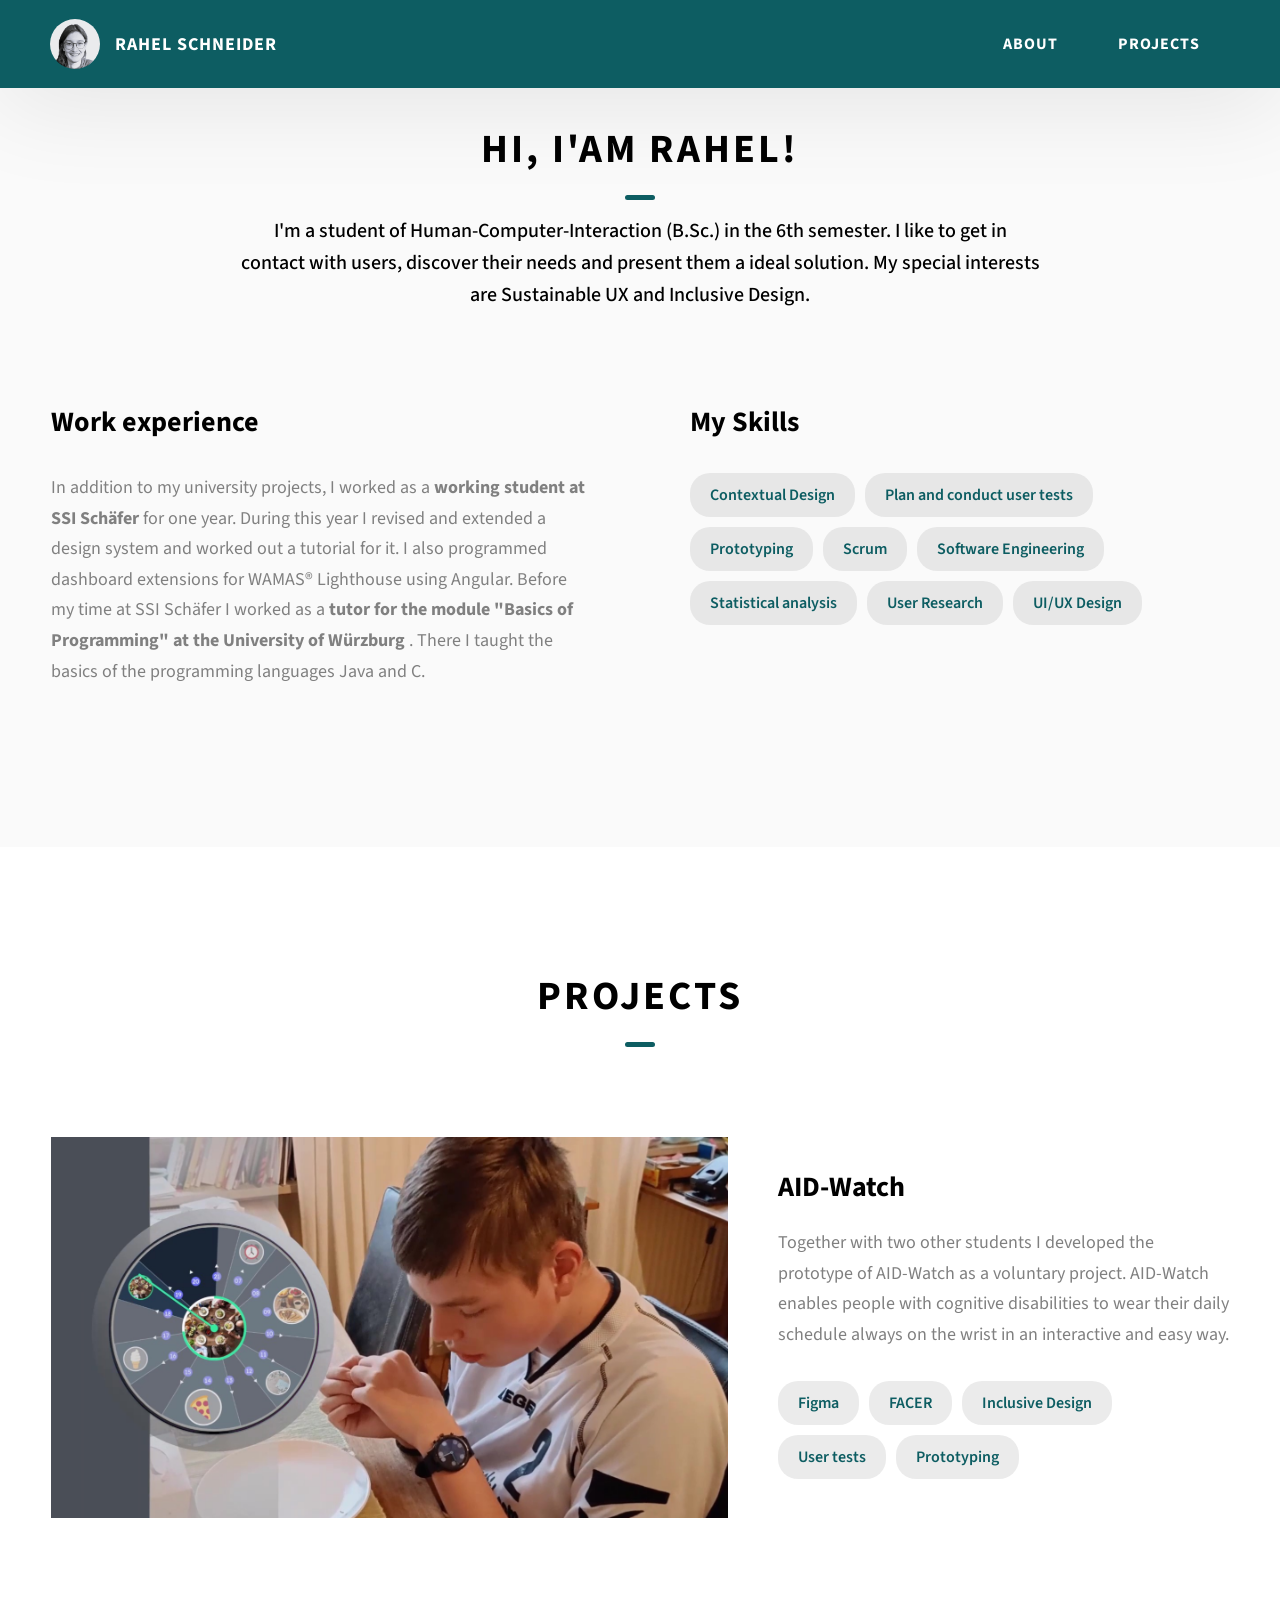
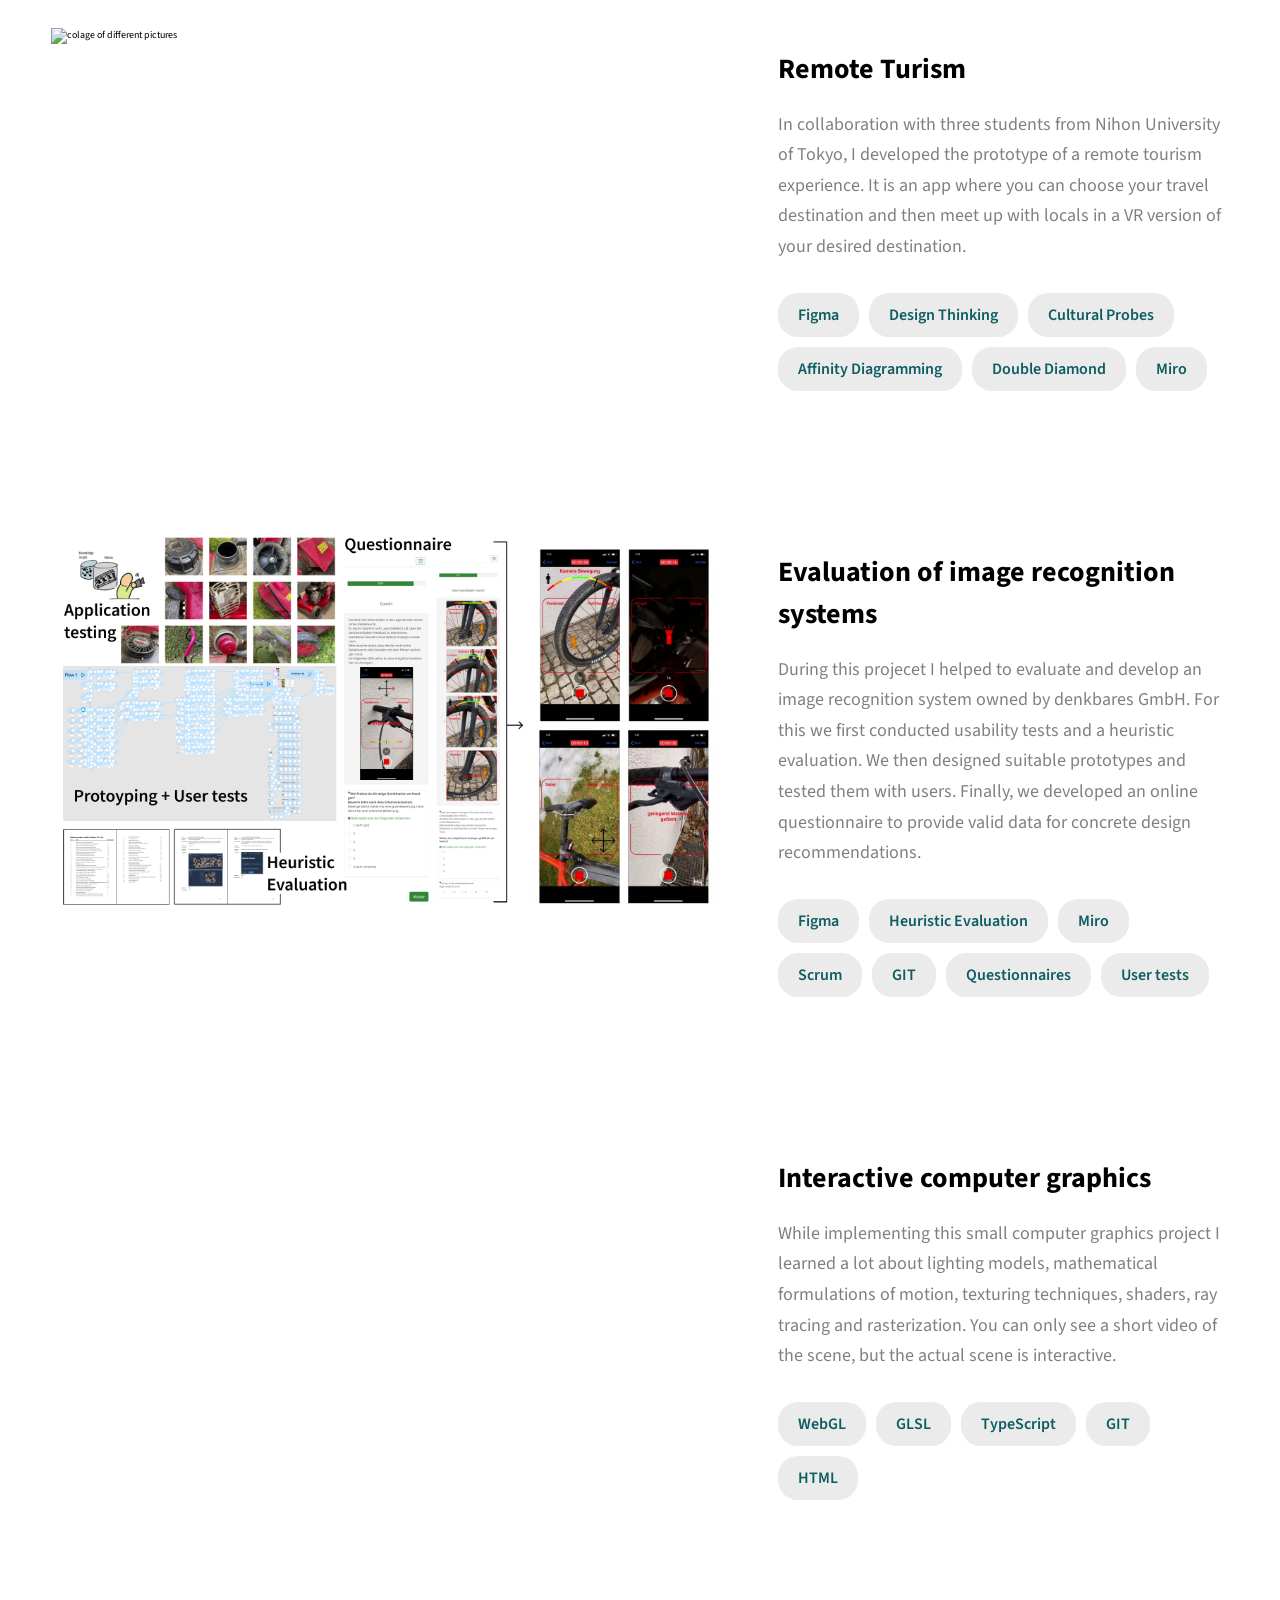
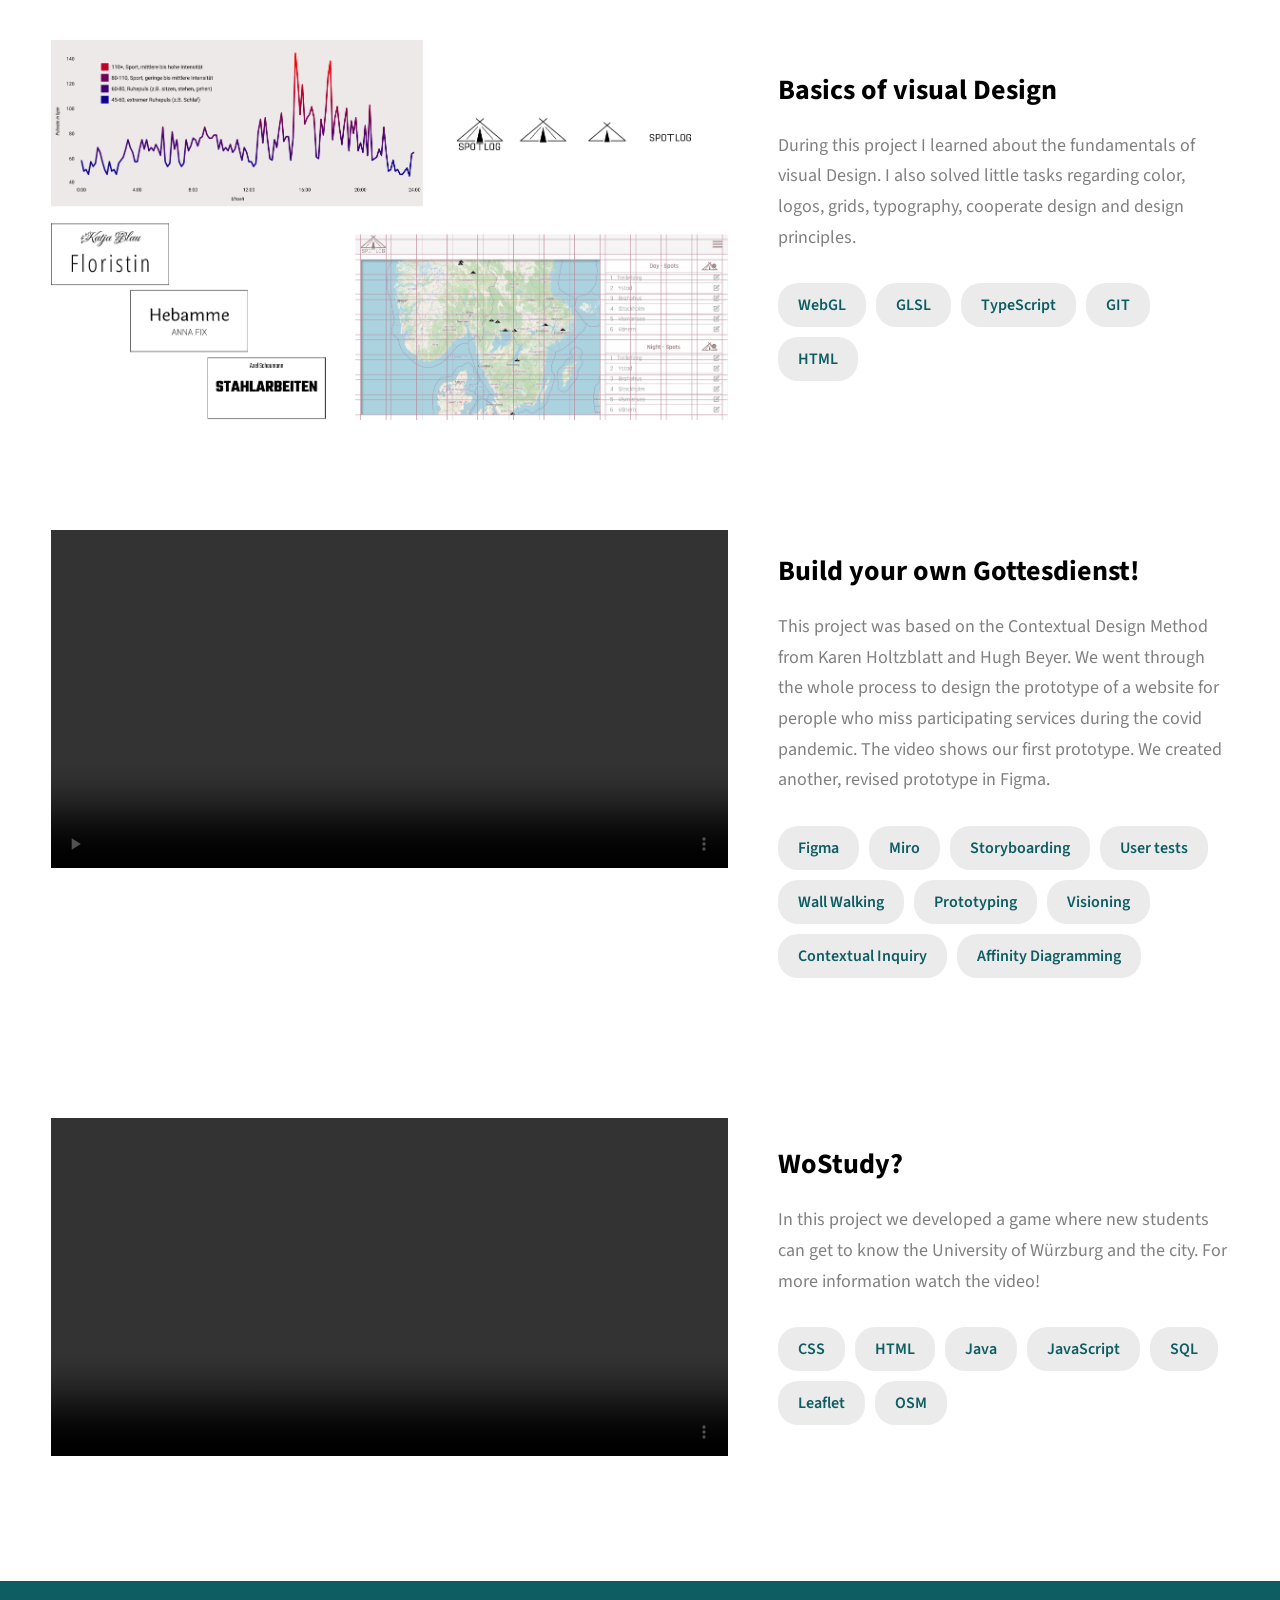
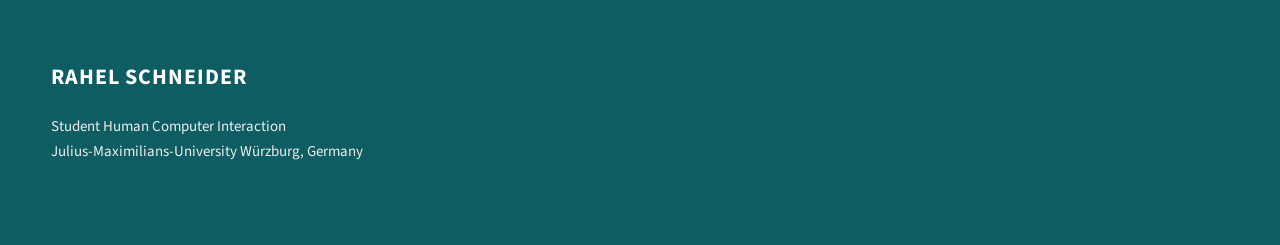
==== commit 936c0ccd: "WoStudy" ====
--- a/index.html
+++ b/index.html
@@ -318,7 +318,7 @@
               alt="video of project">
           </div>
           <div class="projects__row-content">
-            <h3 class="projects__row-content-title">Interactive computer graphics</h3>
+            <h3 class="projects__row-content-title">WoStudy?</h3>
             <p class="projects__row-content-desc">
               In this project we developed a game where new students can get to know the University of Würzburg and
               the city. For more information watch the video!
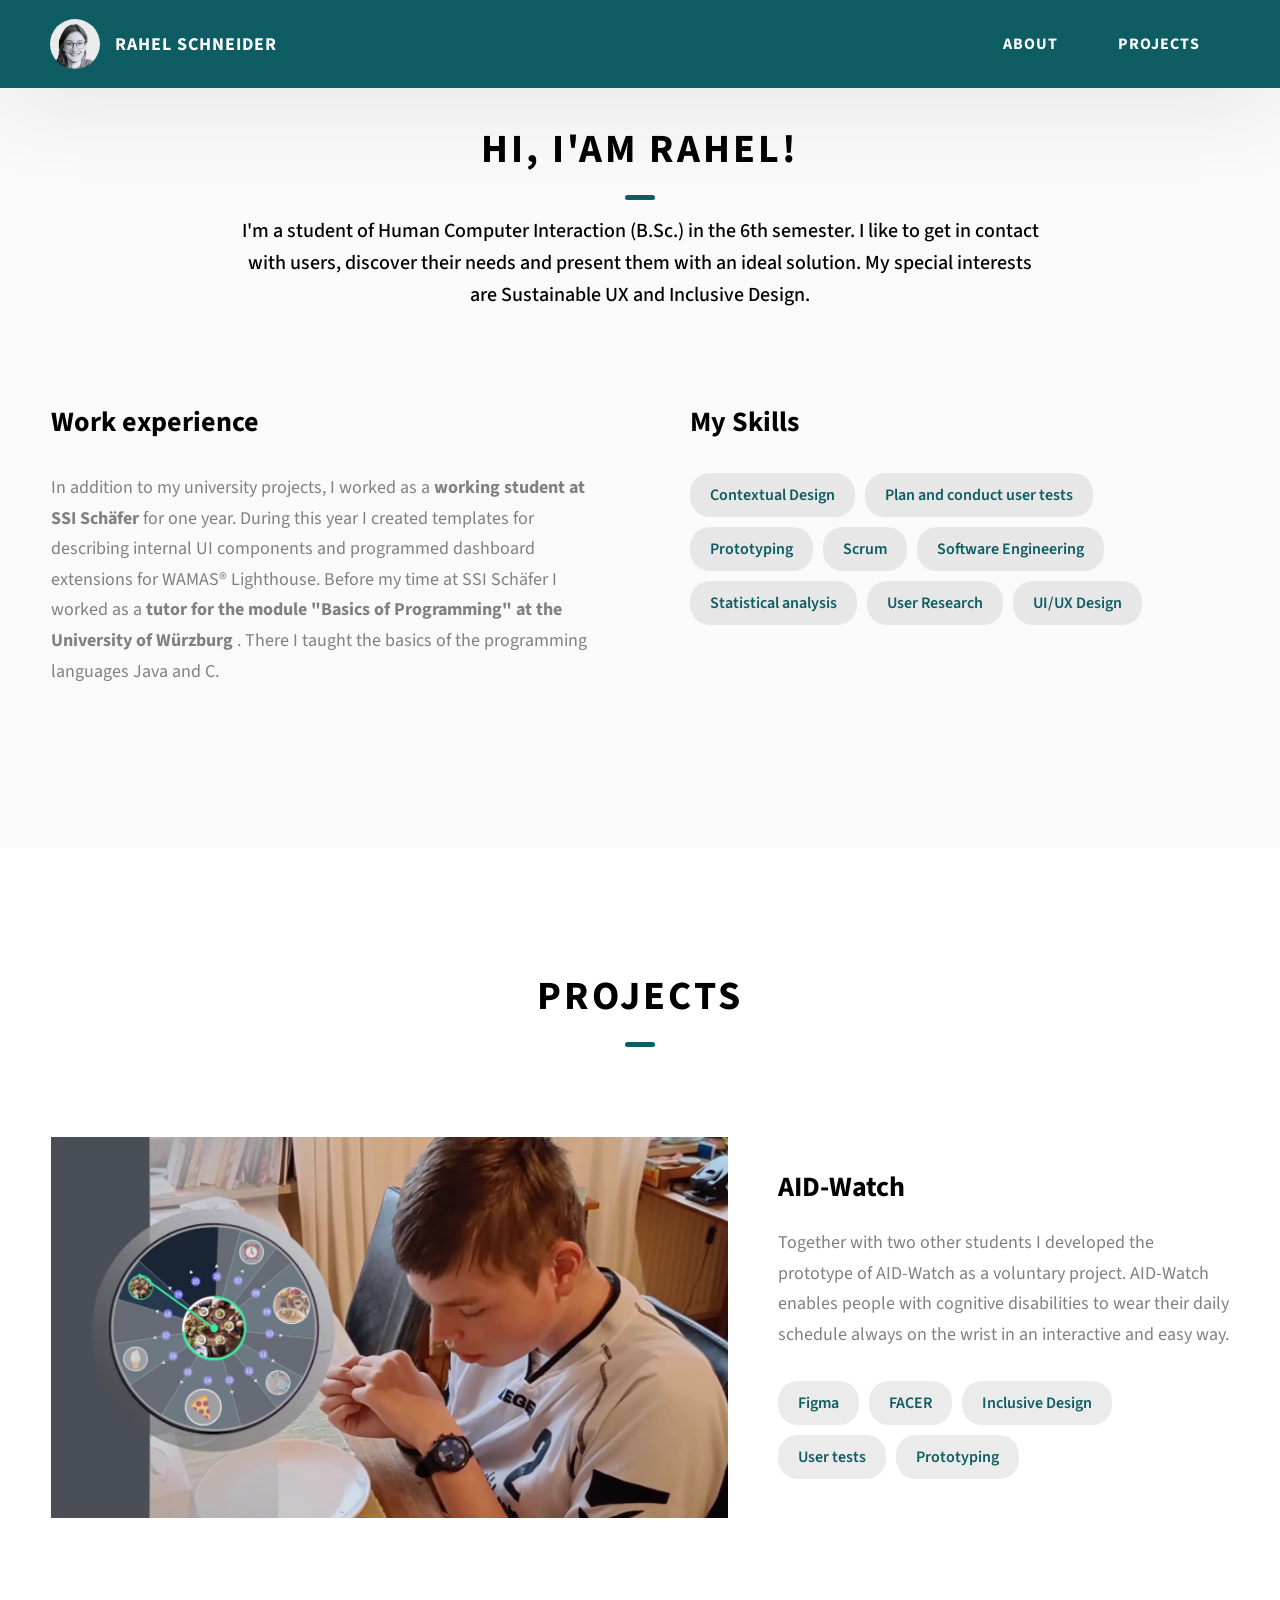
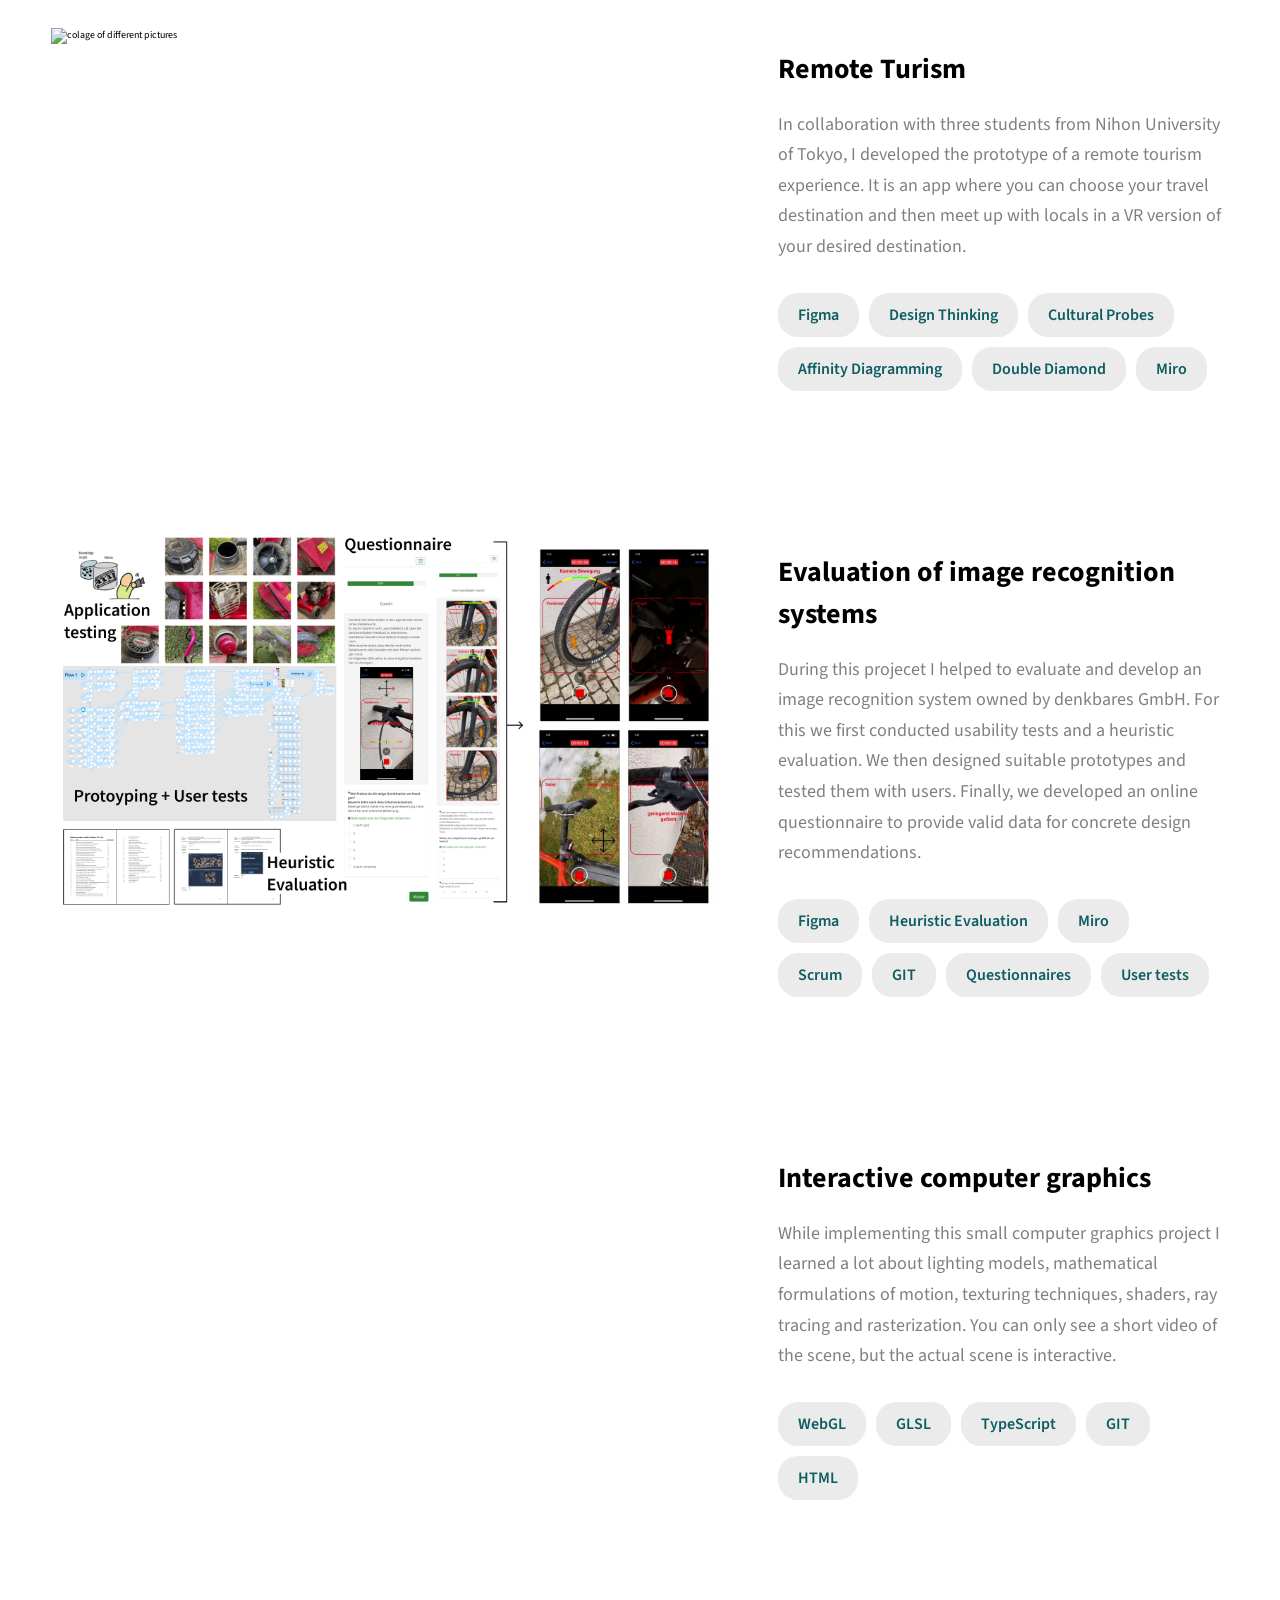
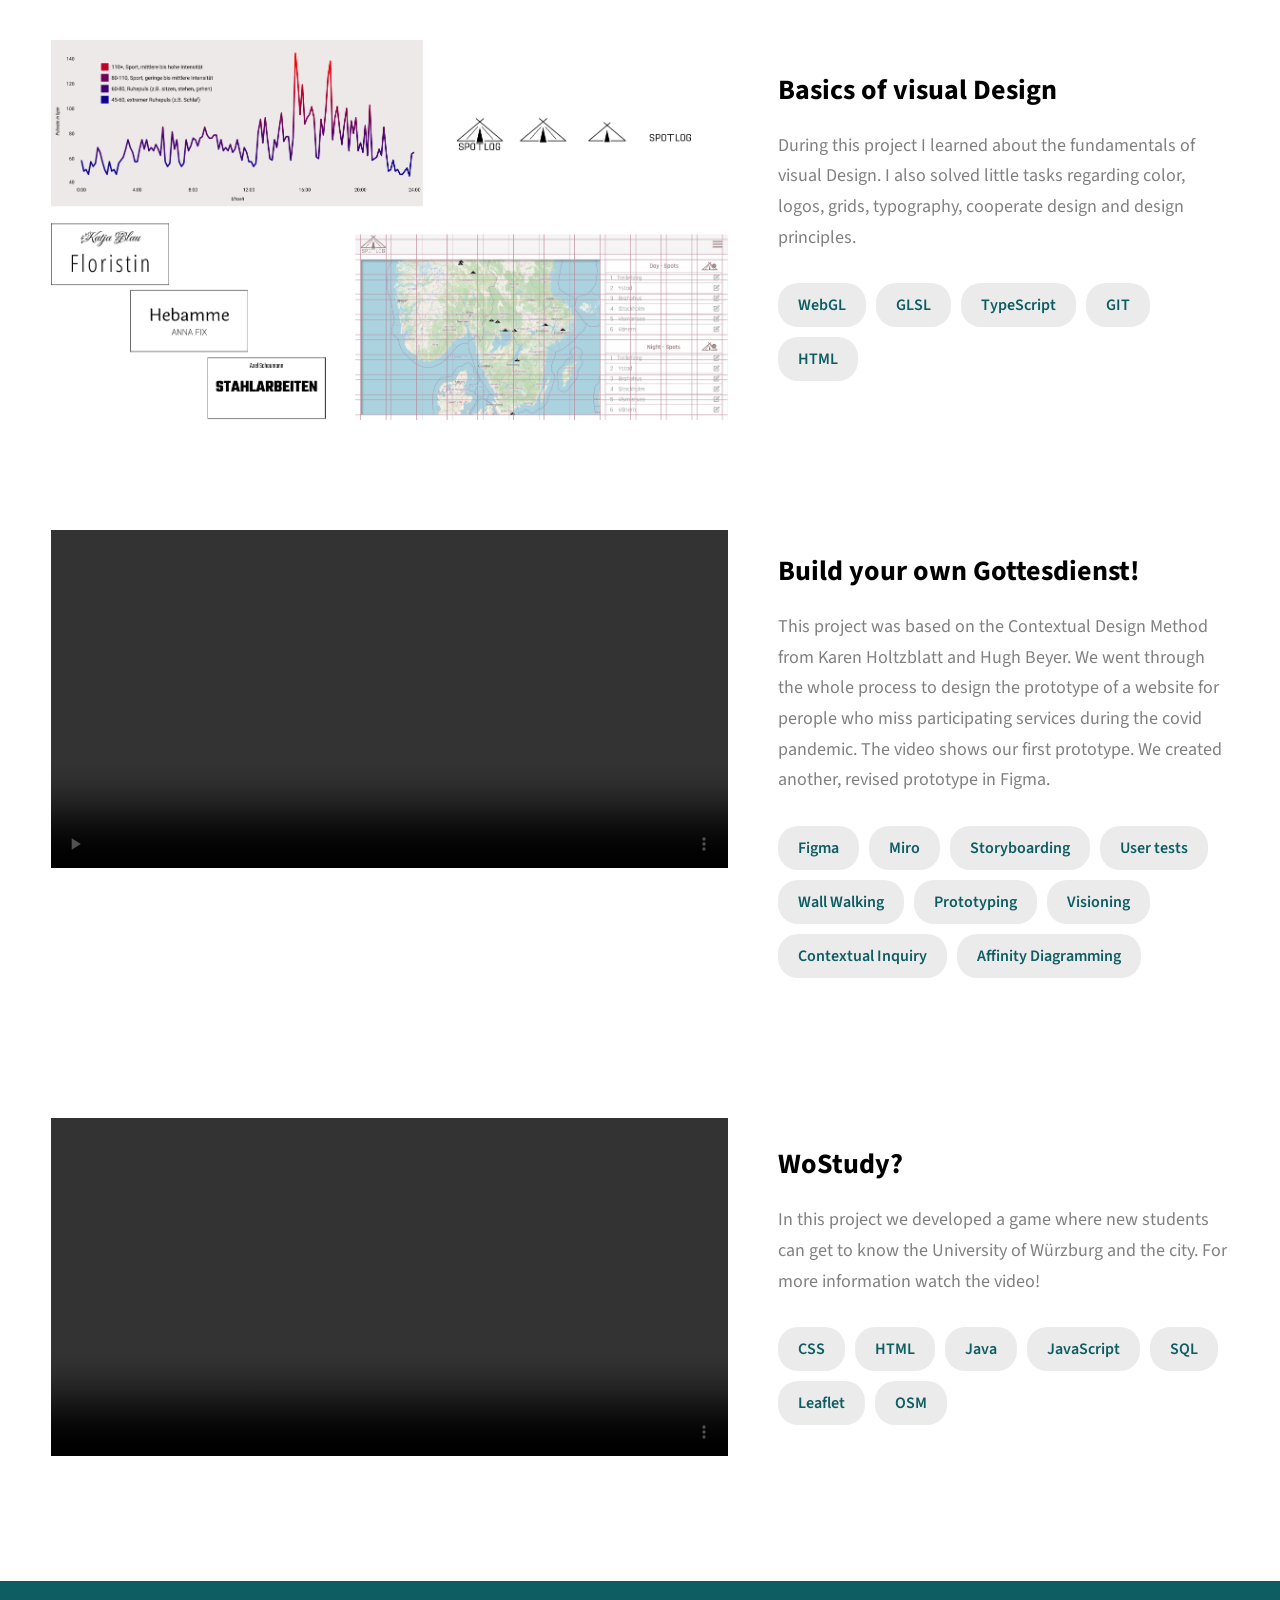
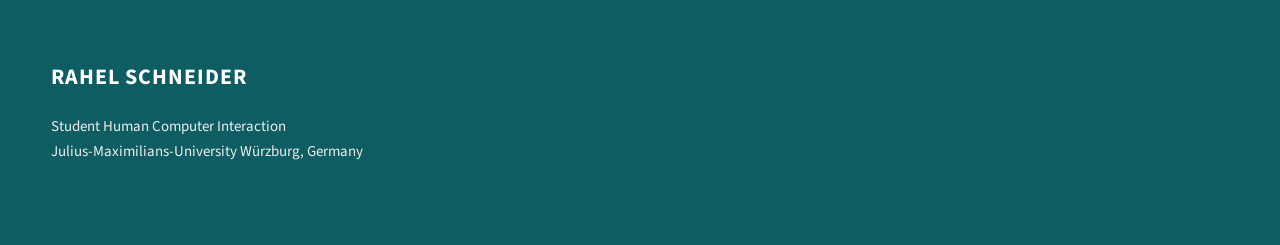
==== commit 8ecee006: "ohne Bindestriche" ====
--- a/index.html
+++ b/index.html
@@ -76,9 +76,9 @@
       <h2 class="heading heading-sec heading-sec__mb-med">
         <span class="heading-sec__main">Hi, I'am Rahel!</span>
         <span class="heading-sec__sub">
-          I'm a student of Human-Computer-Interaction (B.Sc.) in the 6th semester. I
+          I'm a student of Human Computer Interaction (B.Sc.) in the 6th semester. I
           like to get
-          in contact with users, discover their needs and present them a ideal solution. My special interests
+          in contact with users, discover their needs and present them with an ideal solution. My special interests
           are
           Sustainable UX and Inclusive Design.
         </span>
@@ -89,8 +89,8 @@
           <div class="about__content-details">
             <p class="about__content-details-para">
               In addition to my university projects, I worked as a <strong>working student at SSI Schäfer</strong> for
-              one year. During this year I revised and extended a design system and worked out a tutorial for it. I also
-              programmed dashboard extensions for WAMAS® Lighthouse using Angular. Before my time at SSI Schäfer I
+              one year. During this year I created templates for describing internal UI components and programmed
+              dashboard extensions for WAMAS® Lighthouse. Before my time at SSI Schäfer I
               worked as a <strong>tutor for the module "Basics of Programming" at the University of Würzburg</strong>
               . There I taught the
               basics of the programming languages Java and C.
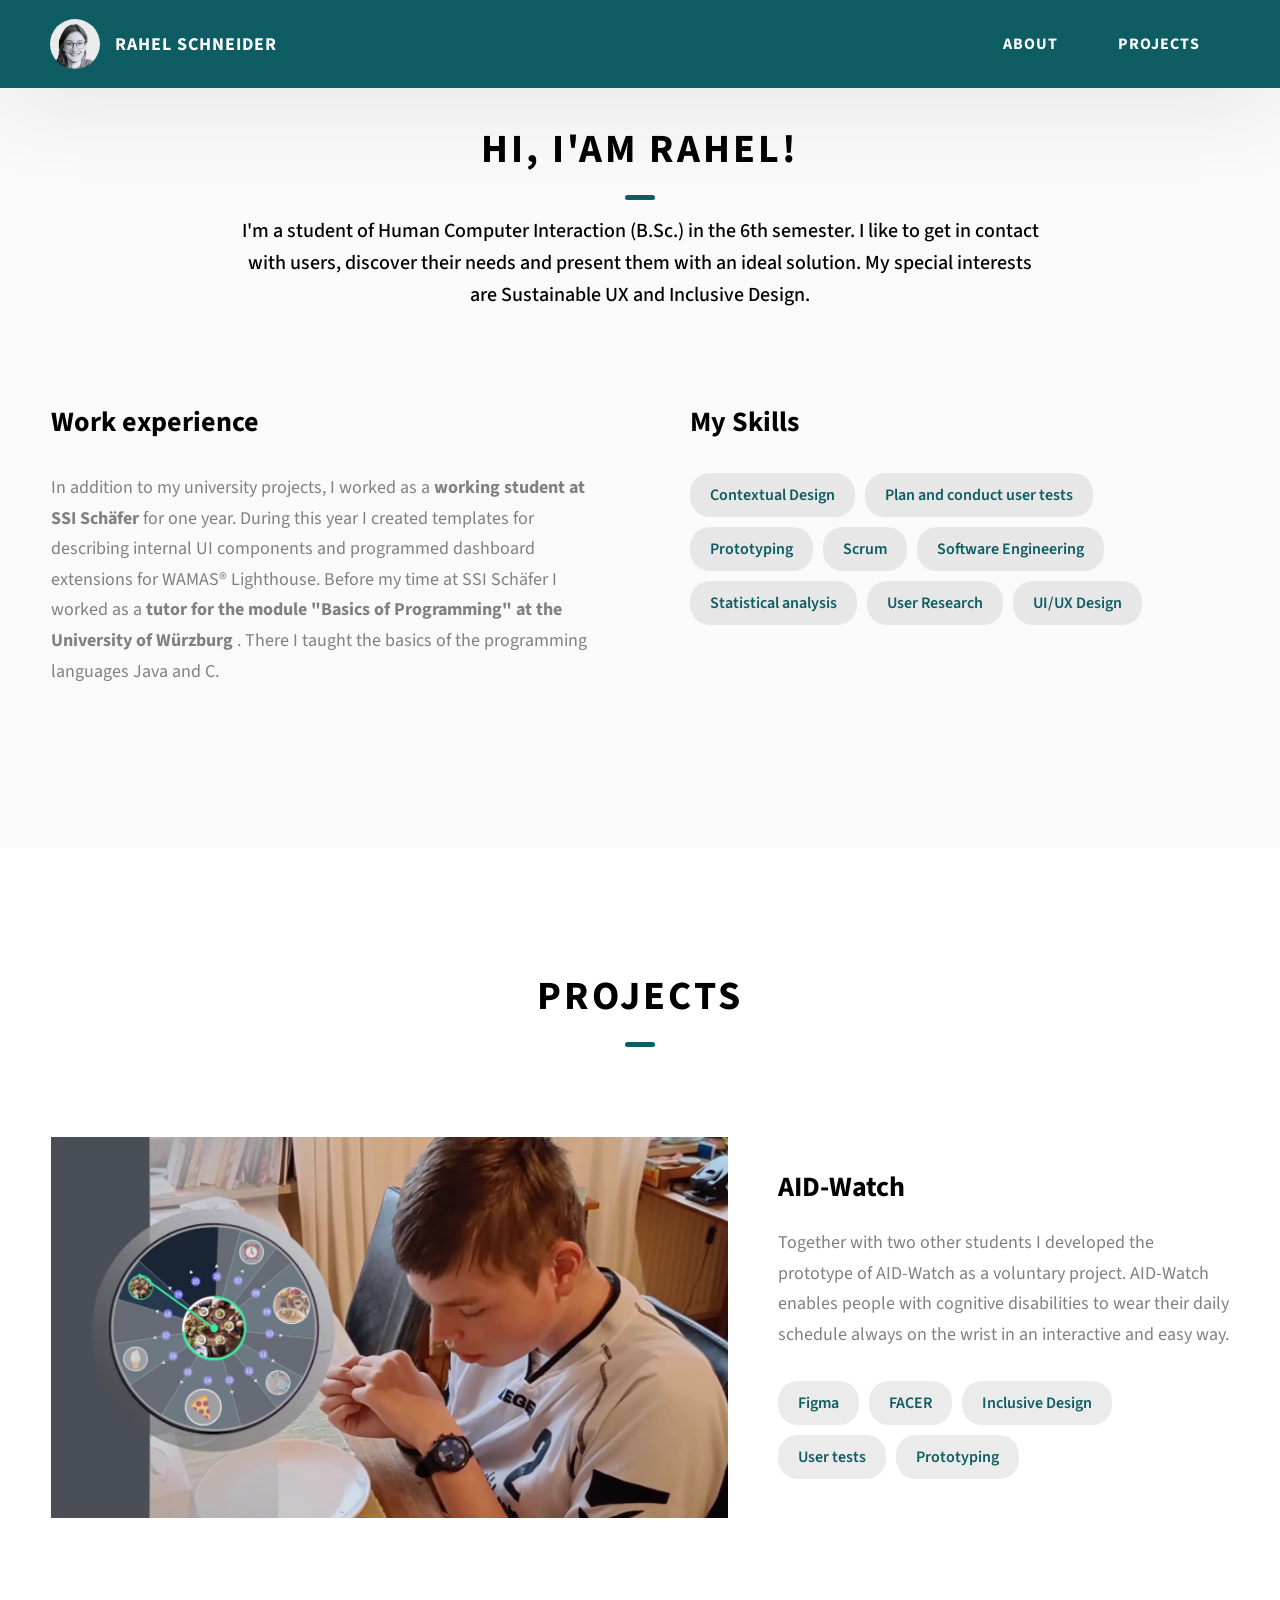
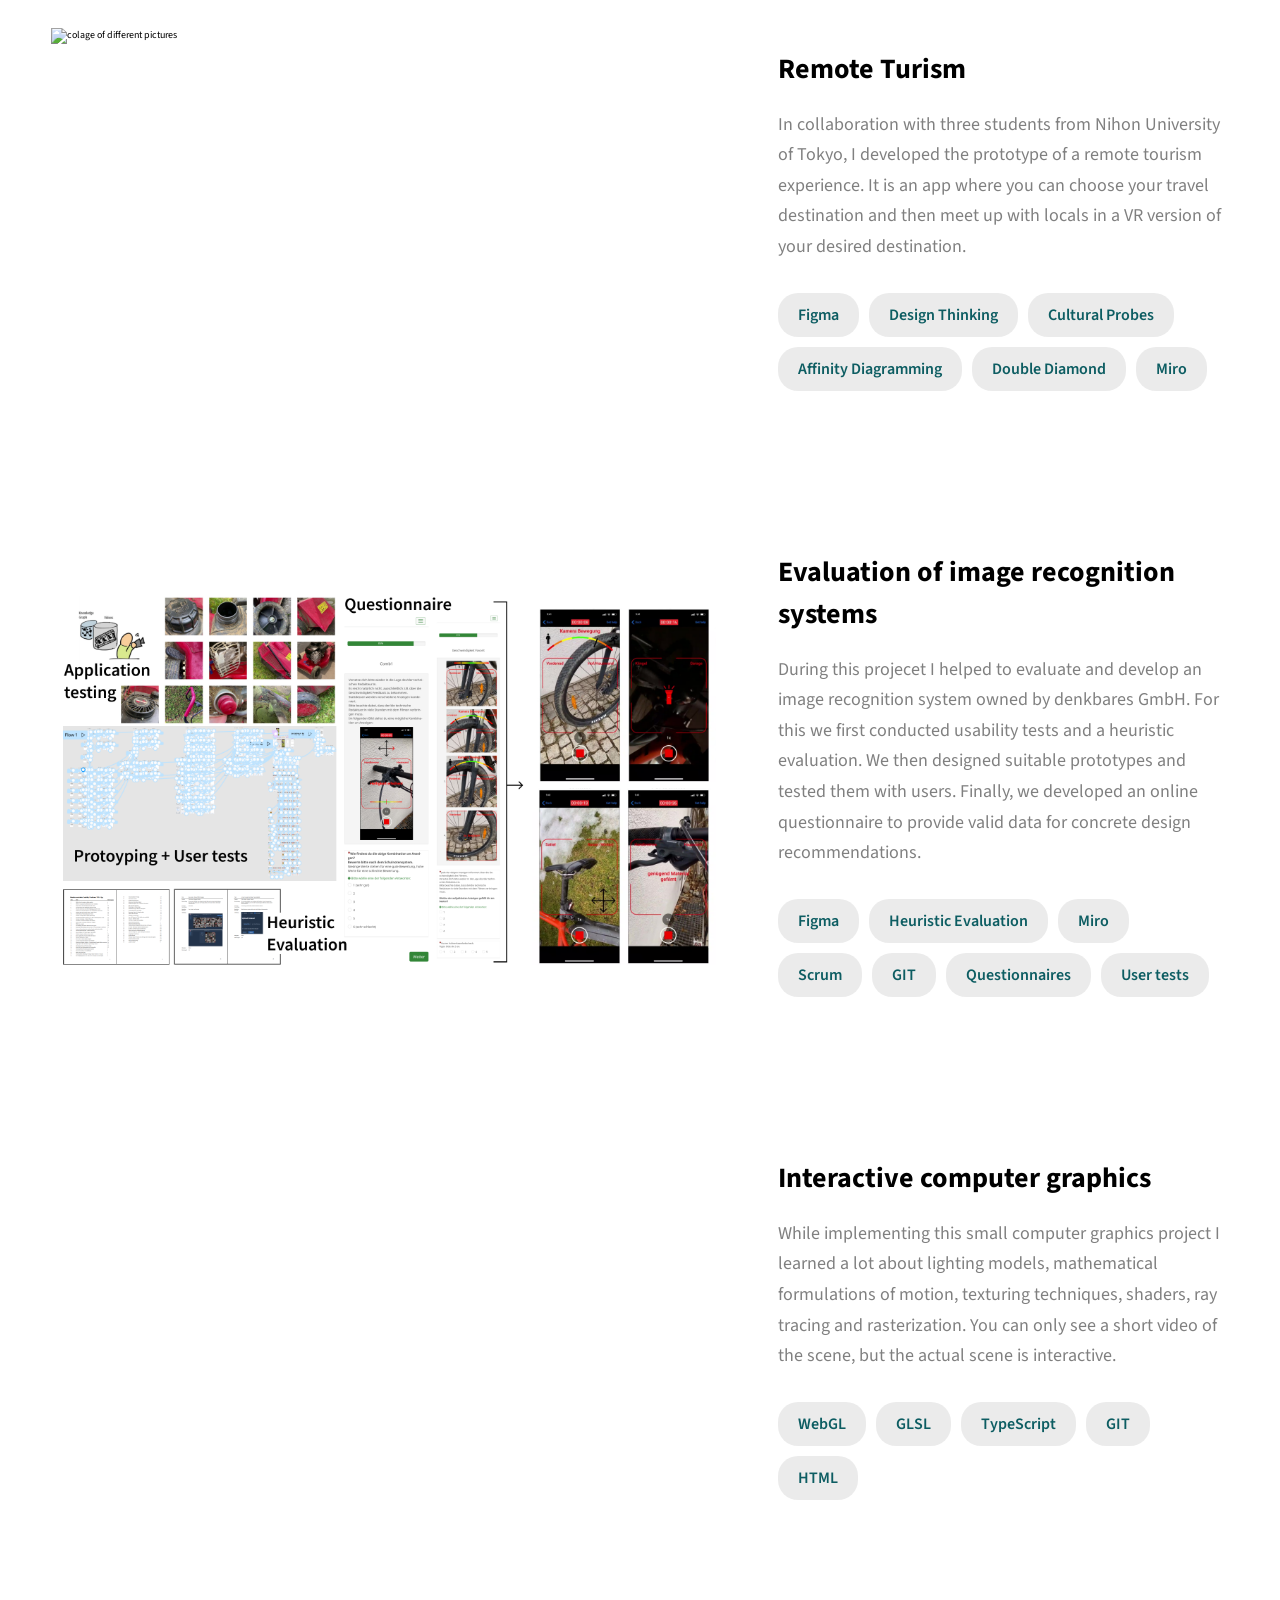
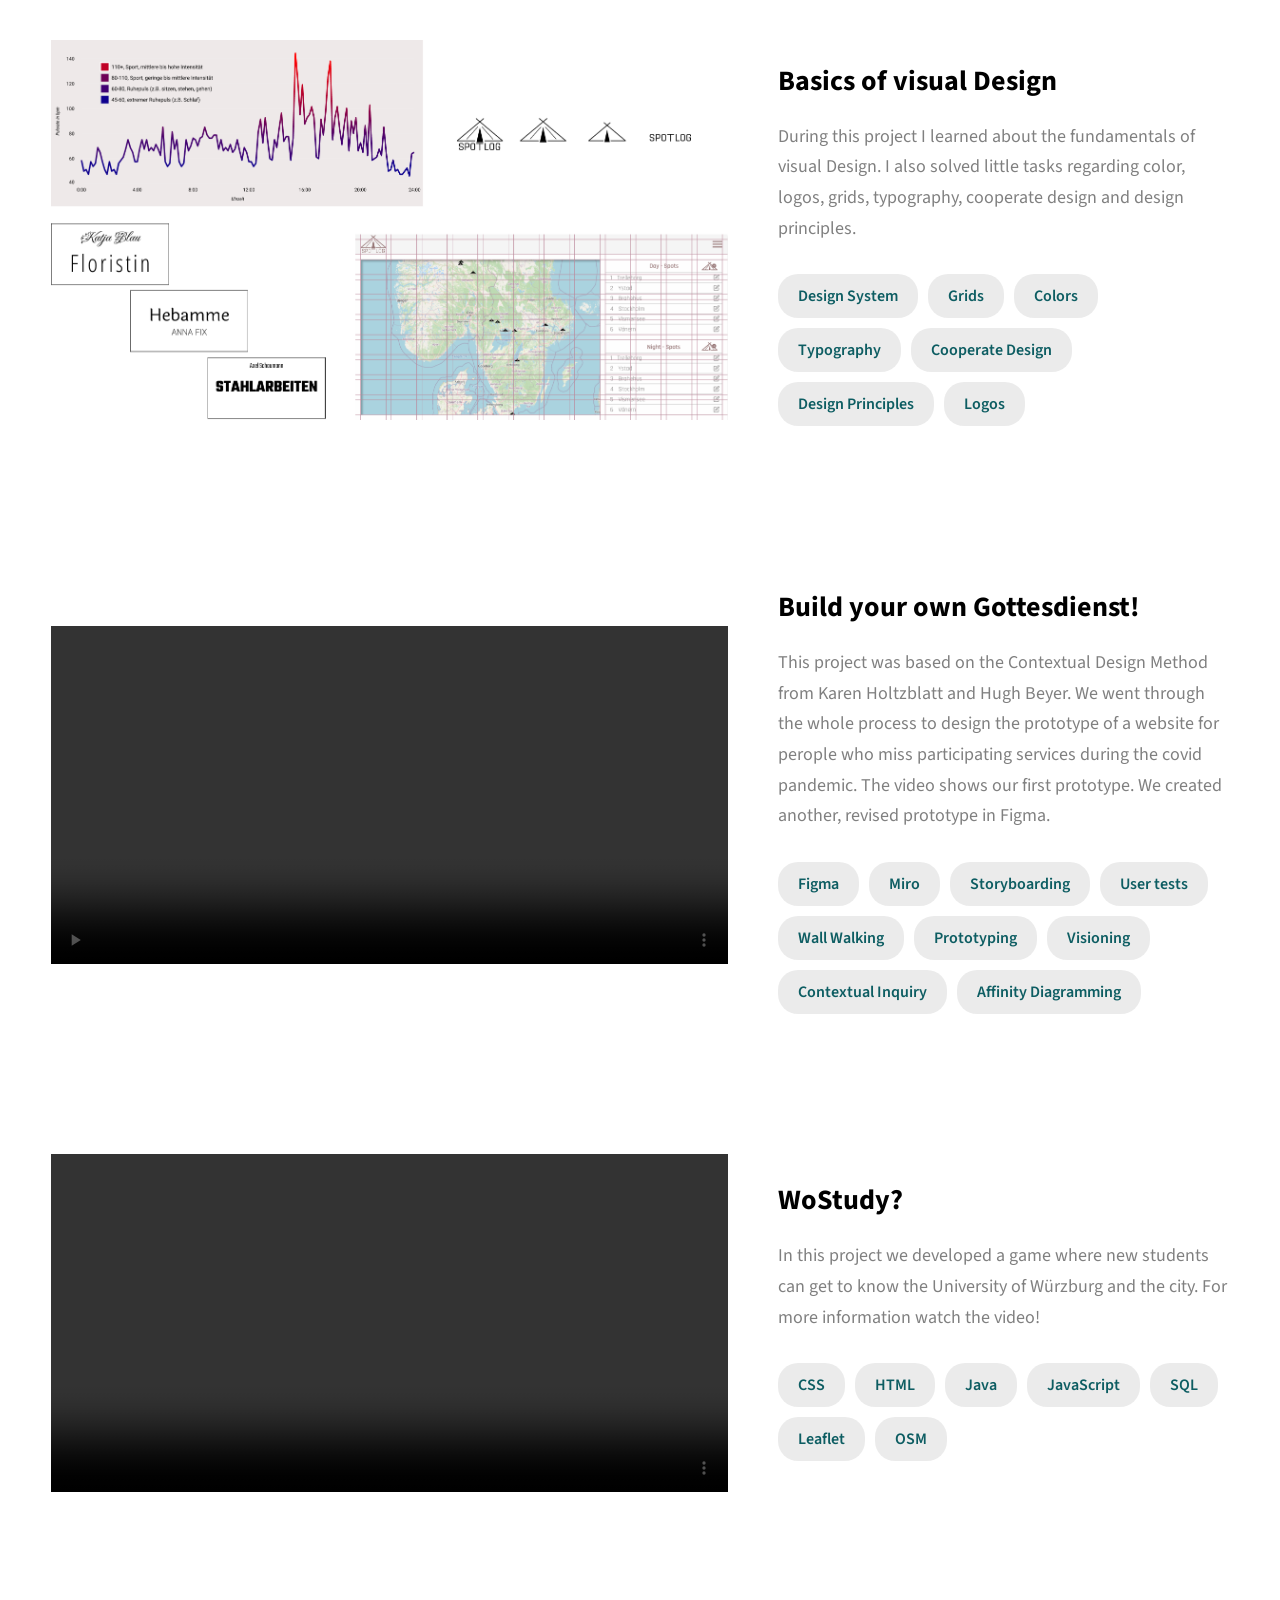
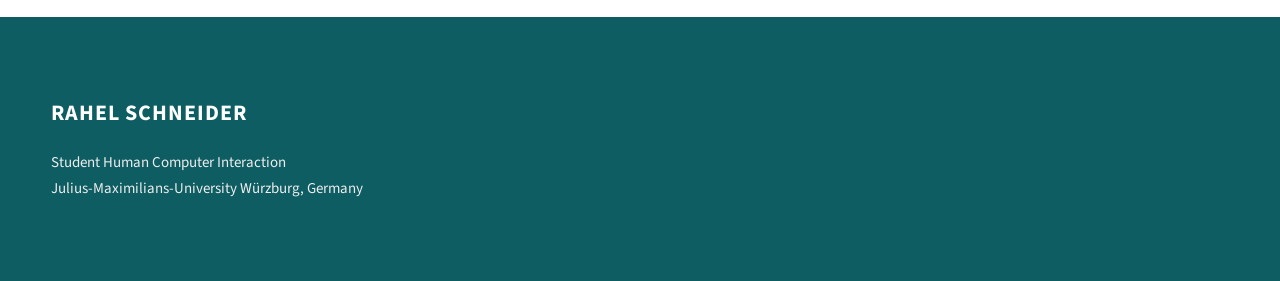
==== commit 6f3dd1fe: "Not sustainable" ====
--- a/index.html
+++ b/index.html
@@ -183,6 +183,8 @@
 
         <div class="projects__row">
           <div class="projects__row-img-cont">
+            <br></br>
+            <br></br>
             <img src="./assets/img/mcs.png" alt="colage of different pictures" class="projects__row-img"
               loading="lazy" />
           </div>
@@ -249,11 +251,13 @@
               design principles.
             </p>
             <div class="skills">
-              <div class="skills__skill">WebGL</div>
-              <div class="skills__skill">GLSL</div>
-              <div class="skills__skill">TypeScript</div>
-              <div class="skills__skill">GIT</div>
-              <div class="skills__skill">HTML</div>
+              <div class="skills__skill">Design System</div>
+              <div class="skills__skill">Grids</div>
+              <div class="skills__skill">Colors</div>
+              <div class="skills__skill">Typography</div>
+              <div class="skills__skill">Cooperate Design</div>
+              <div class="skills__skill">Design Principles</div>
+              <div class="skills__skill">Logos</div>
             </div>
             <!-- <a href="./denkbares.html" class="btn btn--med btn--theme dynamicBgClr" target="_blank">Details</a> -->
           </div>
@@ -262,6 +266,8 @@
 
         <div class="projects__row">
           <div class="projects__row-img-cont">
+            <br></br>
+            <br></br>
             <video src="assets/videos/mbg-video.mp4" controls muted style="width: -webkit-fill-available;"
               alt="video of project">
           </div>
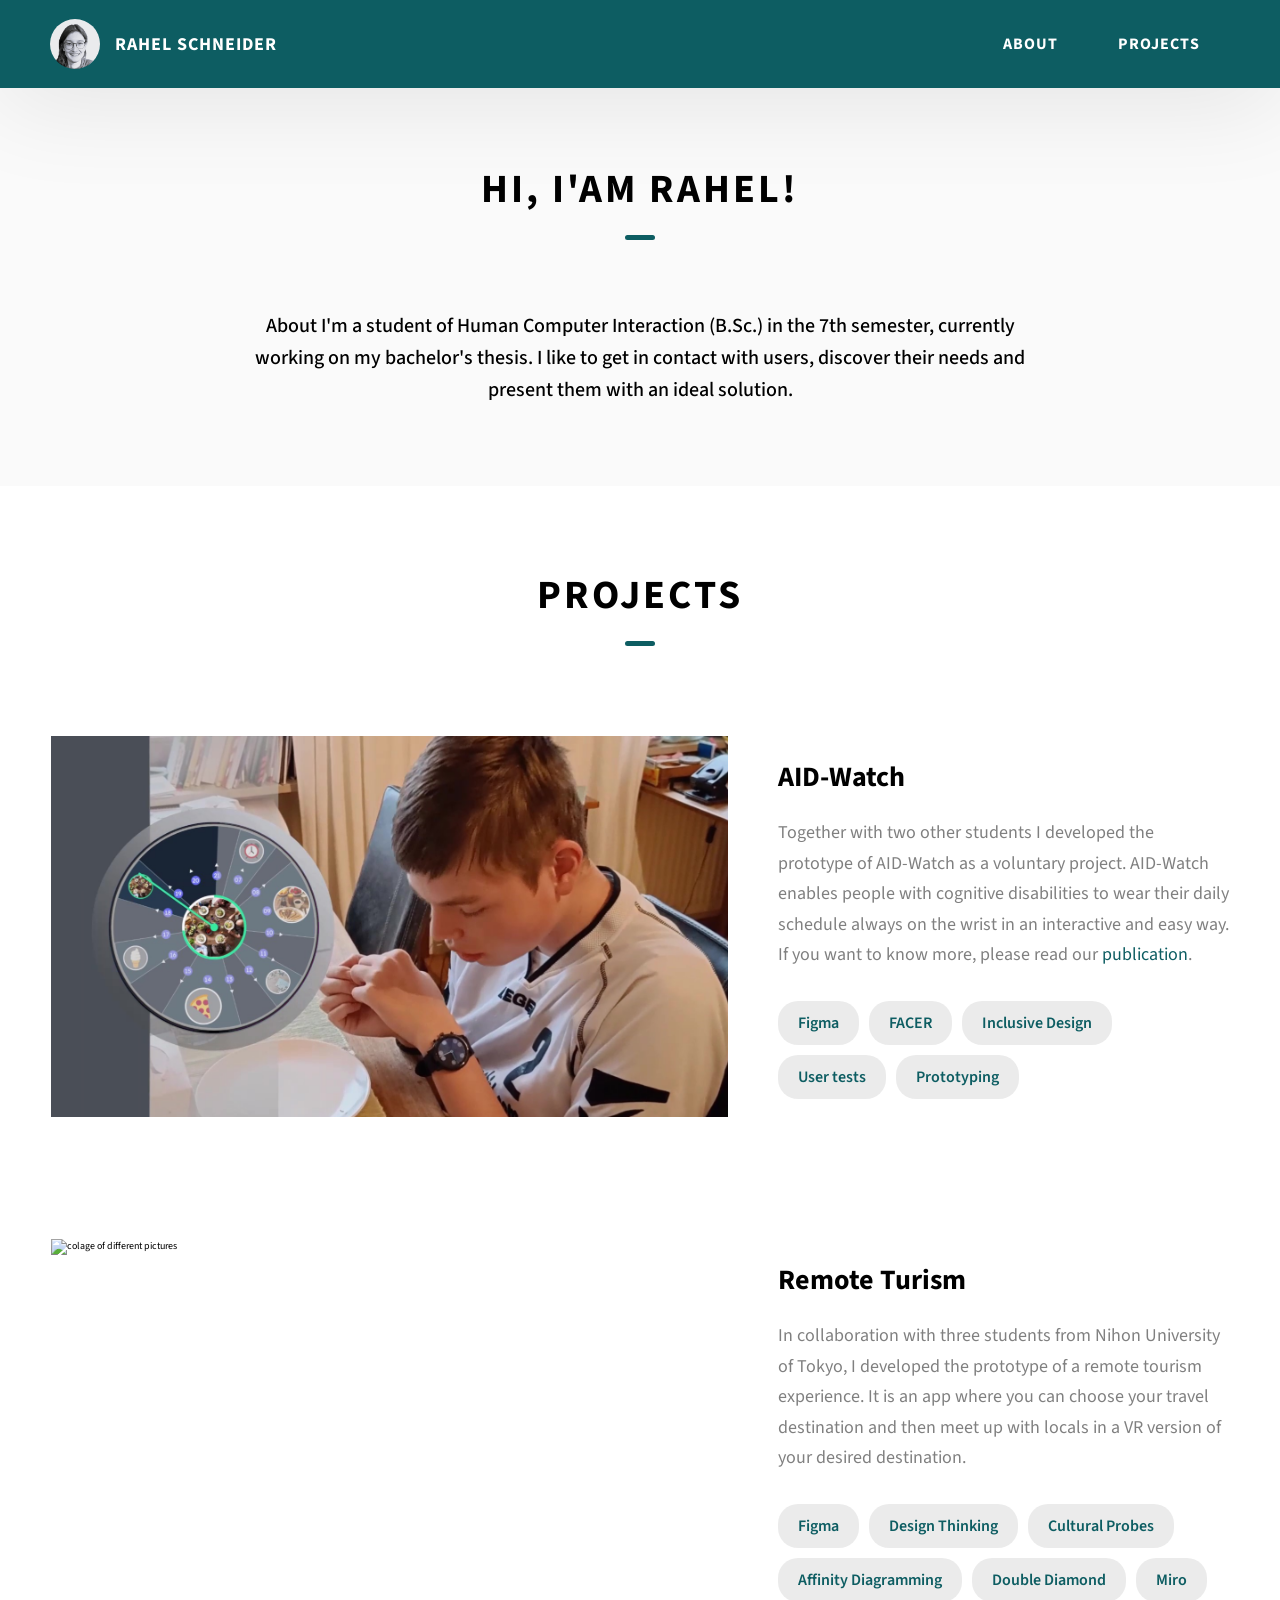
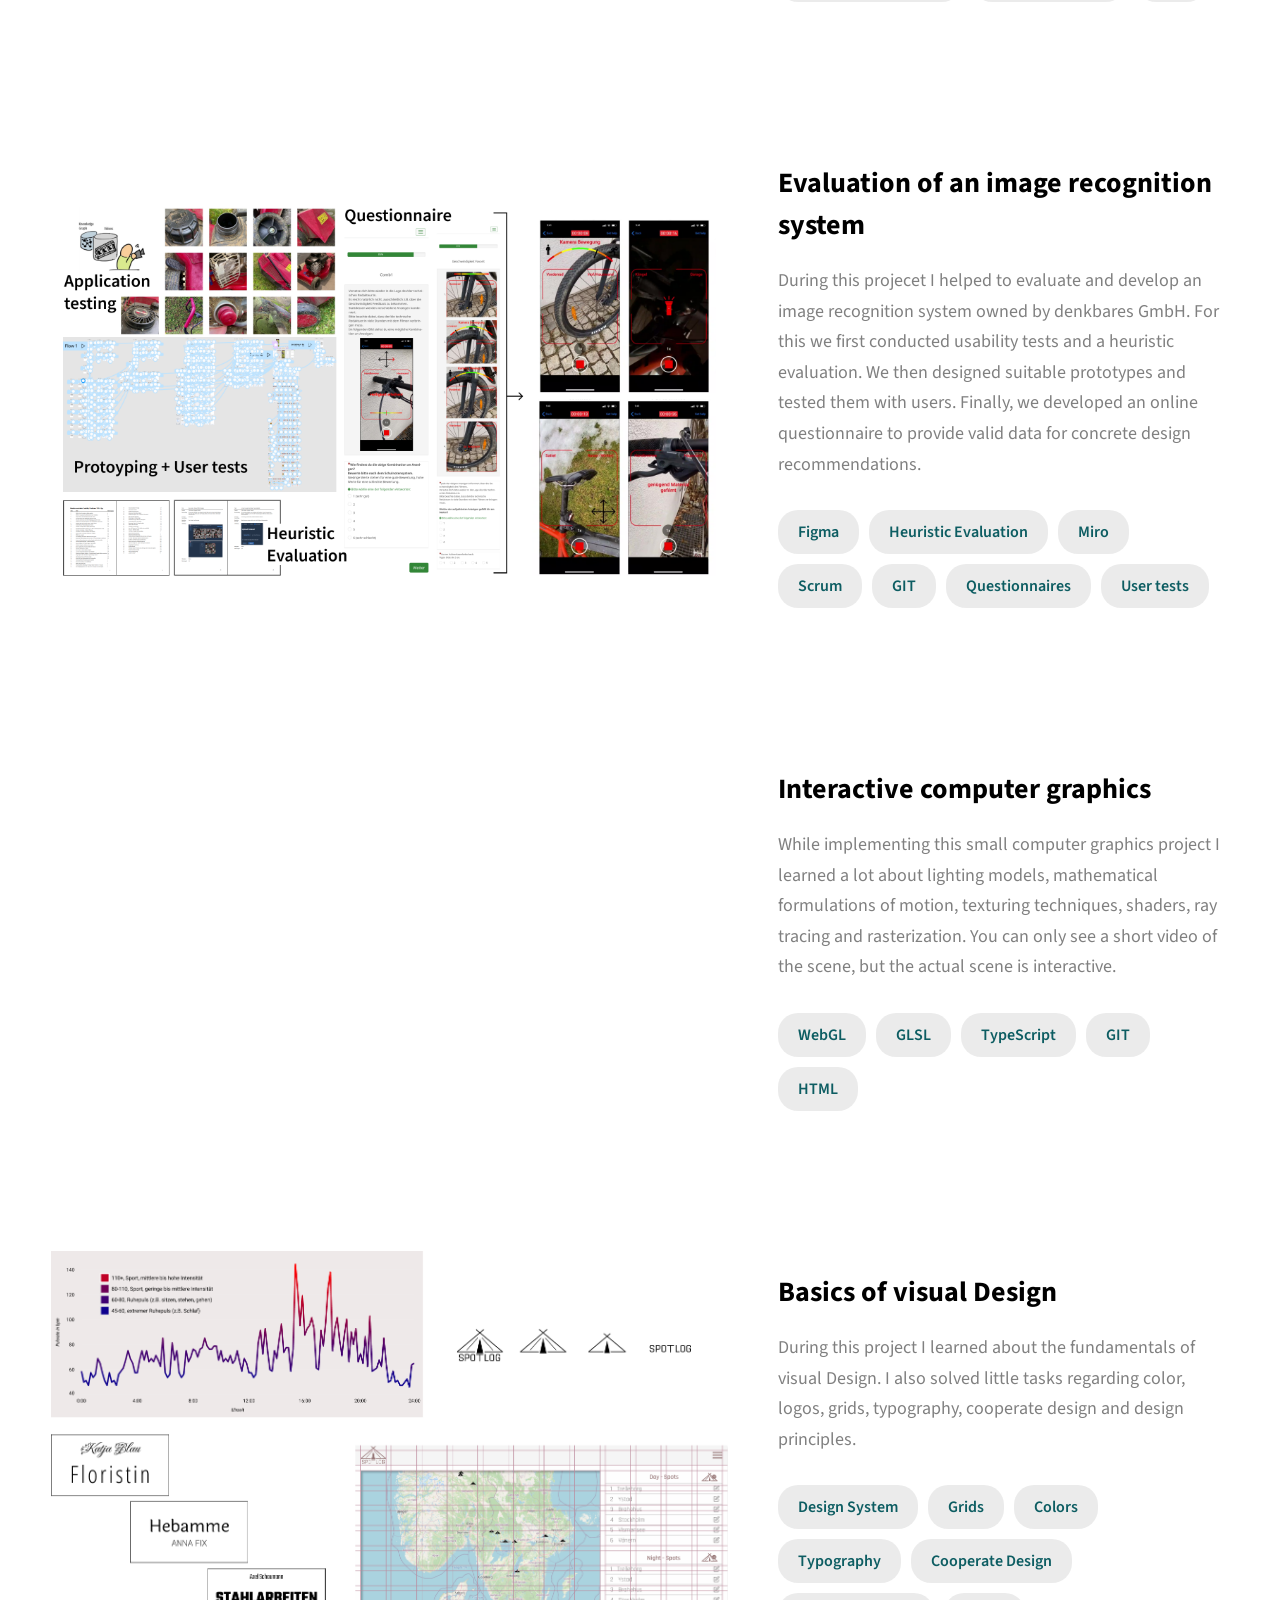
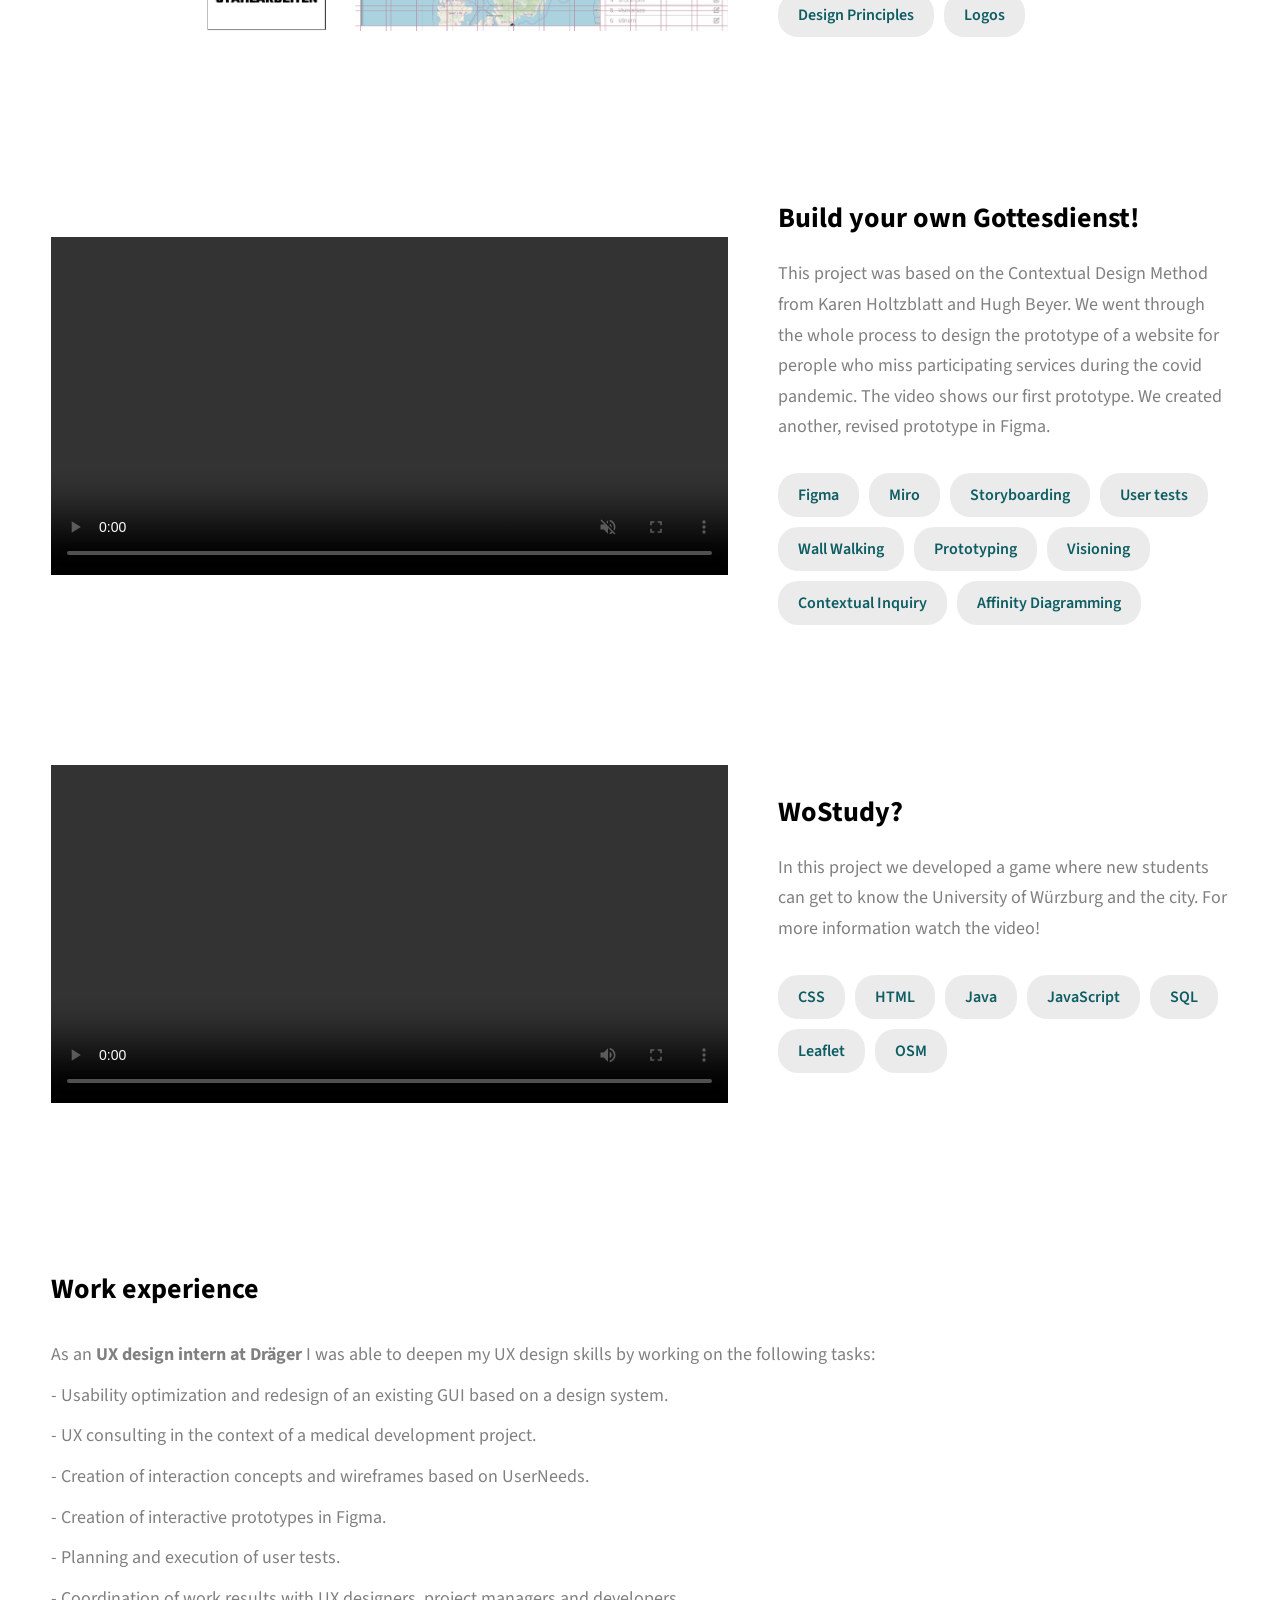
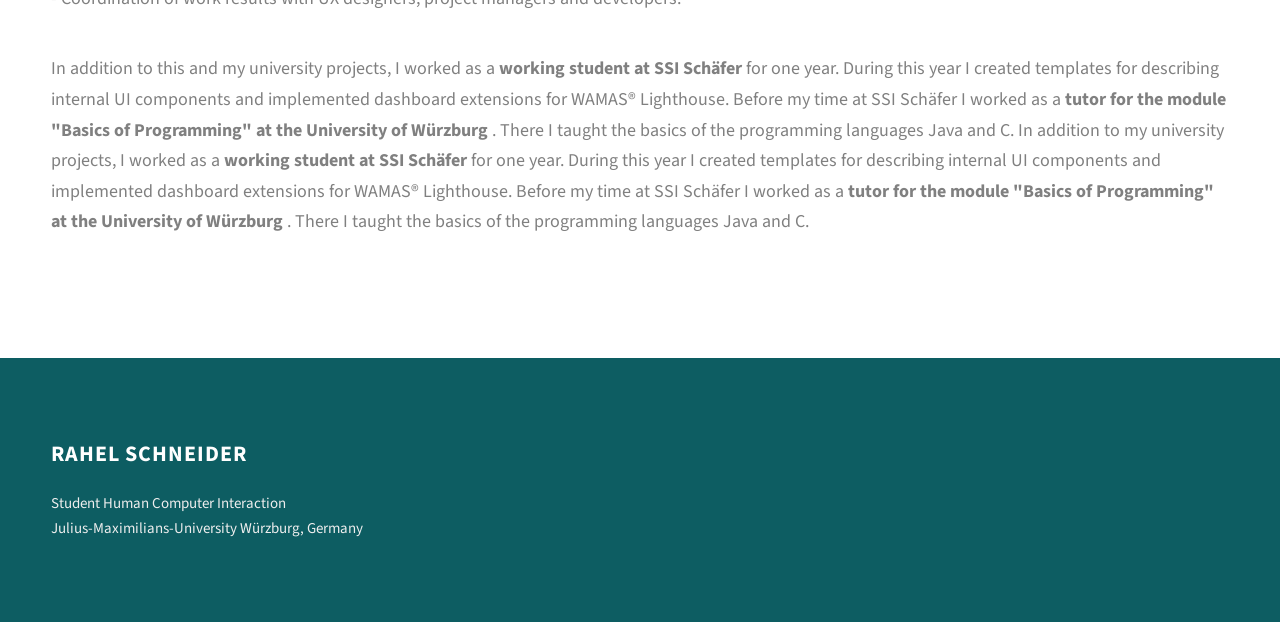
==== commit 38b34bf1: "7th semerster" ====
--- a/index.html
+++ b/index.html
@@ -73,54 +73,19 @@
   </header>
   <section id="about" class="about sec-pad">
     <div class="main-container">
-      <h2 class="heading heading-sec heading-sec__mb-med">
+
+      <h2 style="margin-top: 8rem;" class="heading heading-sec heading-sec__mb-med">
         <span class="heading-sec__main">Hi, I'am Rahel!</span>
-        <span class="heading-sec__sub">
-          I'm a student of Human Computer Interaction (B.Sc.) in the 6th semester. I
-          like to get
-          in contact with users, discover their needs and present them with an ideal solution. My special interests
-          are
-          Sustainable UX and Inclusive Design.
-        </span>
       </h2>
-      <div class="about__content">
-        <div class="about__content-main">
-          <h3 class="about__content-title">Work experience</h3>
-          <div class="about__content-details">
-            <p class="about__content-details-para">
-              In addition to my university projects, I worked as a <strong>working student at SSI Schäfer</strong> for
-              one year. During this year I created templates for describing internal UI components and programmed
-              dashboard extensions for WAMAS® Lighthouse. Before my time at SSI Schäfer I
-              worked as a <strong>tutor for the module "Basics of Programming" at the University of Würzburg</strong>
-              . There I taught the
-              basics of the programming languages Java and C.
-
-
-              <!-- <p class="about__content-details-para">
-              I'm a bit of a digital product junky. Over the years, I've used
-              hundreds of web and mobile apps in different industries and
-              verticals. Feel free to
-              <strong>contact</strong> me here.
-            </p> -->
-          </div>
-          <!-- <a href="./#contact" class="btn btn--med btn--theme dynamicBgClr">Contact</a> -->
-        </div>
-
-        <div class="about__content-skills">
-          <h3 class="about__content-title">My Skills</h3>
-          <div class="skills">
-            <div class="skills__skill">Contextual Design</div>
-            <div class="skills__skill">Plan and conduct user tests</div>
-            <div class="skills__skill">Prototyping</div>
-            <div class="skills__skill">Scrum</div>
-            <div class="skills__skill">Software Engineering</div>
-            <div class="skills__skill">Statistical analysis</div>
-            <div class="skills__skill">User Research</div>
-            <div class="skills__skill">UI/UX Design</div>
-          </div>
-        </div>
-      </div>
+      <span class="heading-sec__sub">
+        About
+        I'm a student of Human Computer Interaction (B.Sc.) in the 7th semester, currently working on my bachelor's
+        thesis. I like to get in contact with users, discover their needs and present them with an ideal solution.
+      </span>
+
     </div>
+
+
   </section>
   <section id="projects" class="projects sec-pad">
     <div class="main-container">
@@ -144,7 +109,8 @@
             <p class="projects__row-content-desc">
               Together with two other students I developed the prototype of AID-Watch as a voluntary project. AID-Watch
               enables people with cognitive disabilities to wear their daily schedule always on the wrist in an
-              interactive and easy way.
+              interactive and easy way. If you want to know more, please read our <a style="color: #0D5D62"
+                href="https://doi.org/10.1145/3543758.3547513">publication</a>.
             </p>
             <div class="skills">
               <div class="skills__skill">Figma</div>
@@ -189,7 +155,7 @@
               loading="lazy" />
           </div>
           <div class="projects__row-content">
-            <h3 class="projects__row-content-title">Evaluation of image recognition systems</h3>
+            <h3 class="projects__row-content-title">Evaluation of an image recognition system</h3>
             <p class="projects__row-content-desc">
               During this projecet I helped to evaluate and develop an image recognition
               system owned by denkbares GmbH. For this
@@ -343,6 +309,47 @@
         </div>
 
 
+
+  </section>
+
+  <section class="projects sec-pad">
+    <div class="main-container">
+
+      <h3 class="about__content-title">Work experience</h3>
+      <p class="about__content-details-para">
+        As an <strong>UX design intern at Dräger</strong> I was able to
+        deepen my UX design skills by working on the following tasks:</p>
+
+      <ul>
+        <li class="about__content-details-para">- Usability optimization and redesign of an existing GUI based on a
+          design
+          system.</li>
+        <li class="about__content-details-para">- UX consulting in the context of a medical development project.</li>
+        <li class="about__content-details-para">- Creation of interaction concepts and wireframes based on UserNeeds.
+        </li>
+        <li class="about__content-details-para">- Creation of interactive prototypes in Figma.</li>
+        <li class="about__content-details-para">- Planning and execution of user tests.</li>
+        <li class="about__content-details-para">- Coordination of work results with UX designers, project managers and
+          developers.</li>
+      </ul>
+
+
+      <p class="about__content-details-para">
+        In addition to this and my university projects, I worked as a <strong>working student at SSI
+          Schäfer</strong> for
+        one year. During this year I created templates for describing internal UI components and implemented
+        dashboard extensions for WAMAS® Lighthouse. Before my time at SSI Schäfer I
+        worked as a <strong>tutor for the module "Basics of Programming" at the University of Würzburg</strong>
+        . There I taught the
+        basics of the programming languages Java and C.
+        In addition to my university projects, I worked as a <strong>working student at SSI Schäfer</strong> for
+        one year. During this year I created templates for describing internal UI components and implemented
+        dashboard extensions for WAMAS® Lighthouse. Before my time at SSI Schäfer I
+        worked as a <strong>tutor for the module "Basics of Programming" at the University of Würzburg</strong>
+        . There I taught the
+        basics of the programming languages Java and C.
+      </p>
+    </div>
 
   </section>
   <footer class="main-footer">
--- a/css/style.css
+++ b/css/style.css
@@ -63,6 +63,18 @@
   list-style: none;
 }
 
+
+
+
+.limy {
+  margin-left: 10px;
+  list-style-type: circle;
+  font-size: 1.8rem;
+  color: grey;
+  line-height: 1.7;
+  margin-bottom: 1rem;
+}
+
 input:focus,
 button:focus,
 a:focus,
@@ -227,7 +239,7 @@
 }
 
 .sec-pad {
-  padding: 12rem 0;
+  padding: 8rem 0;
 }
 
 @media only screen and (max-width: 56.25em) {
@@ -382,7 +394,6 @@
 .about__content-details-para {
   font-size: 1.8rem;
   color: grey;
-  max-width: 60rem;
   line-height: 1.7;
   margin-bottom: 1rem;
 }
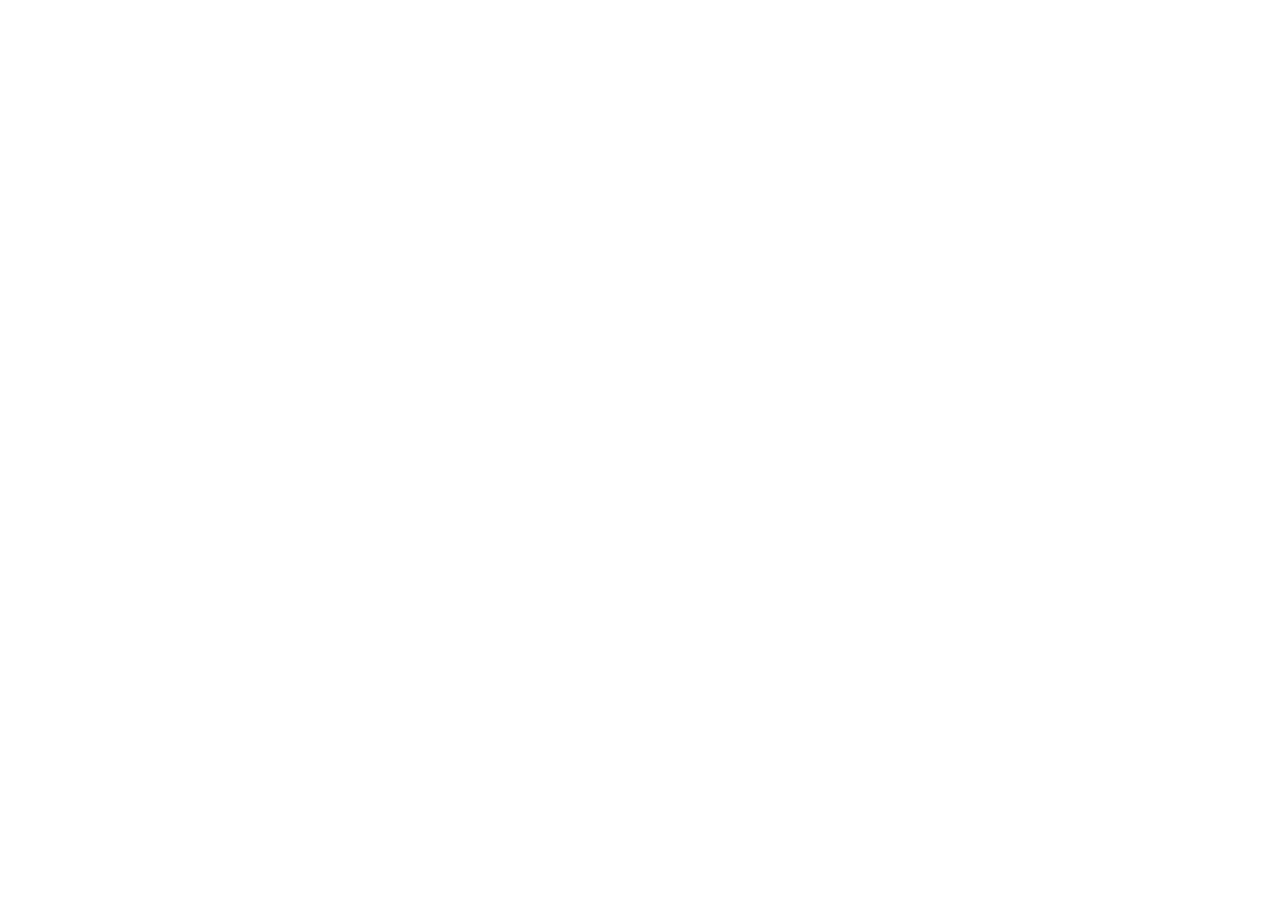
==== commit afed82fe: "Change of Content" ====
--- a/index.html
+++ b/index.html
@@ -1,373 +1,19 @@
 <!DOCTYPE html>
 <html lang="en">
-
-<head>
-  <meta charset="UTF-8" />
-  <meta name="viewport" content="width=device-width, initial-scale=1.0" />
-  <meta http-equiv="X-UA-Compatible" content="ie=edge" />
-  <title>Portfolio Rahel Schneider</title>
-  <meta name="description" content="Portfolio Rahel Schneider" />
-
-  <link rel="stylesheet" href="css/style.css" />
-
-  <link rel="preconnect" href="https://fonts.googleapis.com" />
-  <link rel="preconnect" href="https://fonts.gstatic.com" crossorigin />
-  <link href="https://fonts.googleapis.com/css2?family=Source+Sans+Pro:wght@400;600;700;900&display=swap"
-    rel="stylesheet" />
-</head>
-
-<body>
-  <header class="header">
-    <div class="header__content">
-      <div class="header__logo-container">
-        <div class="header__logo-img-cont">
-          <img src="./assets/png/profile2.png" alt="Rahel Schneider Image" class="header__logo-img" />
-        </div>
-        <span class="header__logo-sub">Rahel Schneider</span>
-      </div>
-      <div class="header__main">
-        <ul class="header__links">
-          <!-- <li class="header__link-wrapper">
-            <a href="./index.html" class="header__link"> Start </a>
-          </li> -->
-          <li class="header__link-wrapper">
-            <a href="./index.html#about" class="header__link">About </a>
-          </li>
-          <li class="header__link-wrapper">
-            <a href="./index.html#projects" class="header__link">
-              Projects
-            </a>
-          </li>
-          <!-- <li class="header__link-wrapper">
-            <a href="./index.html#contact" class="header__link"> Contact </a>
-          </li> -->
-        </ul>
-        <div class="header__main-ham-menu-cont">
-          <img src="./assets/svg/ham-menu.svg" alt="hamburger menu" class="header__main-ham-menu" />
-          <img src="./assets/svg/ham-menu-close.svg" alt="hamburger menu close"
-            class="header__main-ham-menu-close d-none" />
-        </div>
-      </div>
-    </div>
-    <div class="header__sm-menu">
-      <div class="header__sm-menu-content">
-        <ul class="header__sm-menu-links">
-          <!-- <li class="header__sm-menu-link">
-            <a href="./index.html"> Start </a>
-          </li> -->
-
-          <li class="header__sm-menu-link">
-            <a href="./index.html#about"> About </a>
-          </li>
-
-          <li class="header__sm-menu-link">
-            <a href="./index.html#projects"> Projects </a>
-          </li>
-
-          <!-- <li class="header__sm-menu-link">
-            <a href="./index.html#contact"> Contact </a>
-          </li> -->
-        </ul>
-      </div>
-    </div>
-  </header>
-  <section id="about" class="about sec-pad">
-    <div class="main-container">
-
-      <h2 style="margin-top: 8rem;" class="heading heading-sec heading-sec__mb-med">
-        <span class="heading-sec__main">Hi, I'am Rahel!</span>
-      </h2>
-      <span class="heading-sec__sub">
-        About
-        I'm a student of Human Computer Interaction (B.Sc.) in the 7th semester, currently working on my bachelor's
-        thesis. I like to get in contact with users, discover their needs and present them with an ideal solution.
-      </span>
-
-    </div>
-
-
-  </section>
-  <section id="projects" class="projects sec-pad">
-    <div class="main-container">
-      <h2 class="heading heading-sec heading-sec__mb-bg">
-        <span class="heading-sec__main">Projects</span>
-        <span class="heading-sec__sub">
-          <!-- Die folgenden Projekte habe ich alle zusammen mit Mitstudierenden bearbeitet. Die aktuellsten Projekte stehen
-          an oberster Stelle. -->
-        </span>
-      </h2>
-
-
-
-      <div class="projects__content">
-        <div class="projects__row">
-          <div class="projects__row-img-cont">
-            <img src="./assets/img/aid.png" alt="Person with smartwatch" class="projects__row-img" loading="lazy" />
-          </div>
-          <div class="projects__row-content">
-            <h3 class="projects__row-content-title">AID-Watch</h3>
-            <p class="projects__row-content-desc">
-              Together with two other students I developed the prototype of AID-Watch as a voluntary project. AID-Watch
-              enables people with cognitive disabilities to wear their daily schedule always on the wrist in an
-              interactive and easy way. If you want to know more, please read our <a style="color: #0D5D62"
-                href="https://doi.org/10.1145/3543758.3547513">publication</a>.
-            </p>
-            <div class="skills">
-              <div class="skills__skill">Figma</div>
-              <div class="skills__skill">FACER</div>
-              <div class="skills__skill">Inclusive Design</div>
-              <div class="skills__skill">User tests</div>
-              <div class="skills__skill">Prototyping</div>
-            </div>
-            <!-- <a href="./remoteTurism.html" class="btn btn--med btn--theme dynamicBgClr" target="_blank">Details</a> -->
-          </div>
-        </div>
-
-        <div class="projects__row">
-          <div class="projects__row-img-cont">
-            <img src="./assets/img/remoteTitle.png" alt="colage of different pictures" class="projects__row-img"
-              loading="lazy" />
-          </div>
-          <div class="projects__row-content">
-            <h3 class="projects__row-content-title">Remote Turism</h3>
-            <p class="projects__row-content-desc">
-              In collaboration with three students from Nihon University of Tokyo, I developed the prototype of a remote
-              tourism experience. It is an app where you can choose your travel destination and then meet up with locals
-              in a VR version of your desired destination.
-            </p>
-            <div class="skills">
-              <div class="skills__skill">Figma</div>
-              <div class="skills__skill">Design Thinking</div>
-              <div class="skills__skill">Cultural Probes</div>
-              <div class="skills__skill">Affinity Diagramming</div>
-              <div class="skills__skill">Double Diamond</div>
-              <div class="skills__skill">Miro</div>
-            </div>
-            <!-- <a href="./remoteTurism.html" class="btn btn--med btn--theme dynamicBgClr" target="_blank">Details</a> -->
-          </div>
-        </div>
-
-        <div class="projects__row">
-          <div class="projects__row-img-cont">
-            <br></br>
-            <br></br>
-            <img src="./assets/img/mcs.png" alt="colage of different pictures" class="projects__row-img"
-              loading="lazy" />
-          </div>
-          <div class="projects__row-content">
-            <h3 class="projects__row-content-title">Evaluation of an image recognition system</h3>
-            <p class="projects__row-content-desc">
-              During this projecet I helped to evaluate and develop an image recognition
-              system owned by denkbares GmbH. For this
-              we first conducted usability tests and a heuristic evaluation. We then designed suitable
-              prototypes and tested them with users.
-              Finally, we developed an online questionnaire to provide valid data for concrete design
-              recommendations.
-            </p>
-            <div class="skills">
-              <div class="skills__skill">Figma</div>
-              <div class="skills__skill">Heuristic Evaluation</div>
-              <div class="skills__skill">Miro</div>
-              <div class="skills__skill">Scrum</div>
-              <div class="skills__skill">GIT</div>
-              <div class="skills__skill">Questionnaires</div>
-              <div class="skills__skill">User tests</div>
-
-            </div>
-            <!-- <a href="./denkbares.html" class="btn btn--med btn--theme dynamicBgClr" target="_blank">Details</a> -->
-          </div>
-        </div>
-
-        <div class="projects__row">
-          <div class="projects__row-img-cont">
-            <!-- <img src="./assets/img/mcs.png" alt="colage of different pictures" class="projects__row-img"
-              loading="lazy" /> -->
-            <video src="assets/videos/icg-video.mp4" autoplay loop style="width: -webkit-fill-available;"
-              alt="video of project">
-          </div>
-          <div class="projects__row-content">
-            <h3 class="projects__row-content-title">Interactive computer graphics</h3>
-            <p class="projects__row-content-desc">
-              While implementing this small computer graphics project I learned a lot about lighting models,
-              mathematical formulations of motion, texturing techniques, shaders, ray tracing and rasterization. You can
-              only see a short video of the scene, but the actual scene is interactive.
-            </p>
-            <div class="skills">
-              <div class="skills__skill">WebGL</div>
-              <div class="skills__skill">GLSL</div>
-              <div class="skills__skill">TypeScript</div>
-              <div class="skills__skill">GIT</div>
-              <div class="skills__skill">HTML</div>
-            </div>
-            <!-- <a href="./denkbares.html" class="btn btn--med btn--theme dynamicBgClr" target="_blank">Details</a> -->
-          </div>
-        </div>
-
-
-        <div class="projects__row">
-          <div class="projects__row-img-cont">
-            <img src="./assets/img/visgTitle.jpg" alt="colage of different pictures" class="projects__row-img"
-              loading="lazy" />
-          </div>
-          <div class="projects__row-content">
-            <h3 class="projects__row-content-title">Basics of visual Design</h3>
-            <p class="projects__row-content-desc">
-              During this project I learned about the fundamentals of visual Design. I
-              also solved little tasks regarding color, logos, grids, typography, cooperate design and
-              design principles.
-            </p>
-            <div class="skills">
-              <div class="skills__skill">Design System</div>
-              <div class="skills__skill">Grids</div>
-              <div class="skills__skill">Colors</div>
-              <div class="skills__skill">Typography</div>
-              <div class="skills__skill">Cooperate Design</div>
-              <div class="skills__skill">Design Principles</div>
-              <div class="skills__skill">Logos</div>
-            </div>
-            <!-- <a href="./denkbares.html" class="btn btn--med btn--theme dynamicBgClr" target="_blank">Details</a> -->
-          </div>
-        </div>
-
-
-        <div class="projects__row">
-          <div class="projects__row-img-cont">
-            <br></br>
-            <br></br>
-            <video src="assets/videos/mbg-video.mp4" controls muted style="width: -webkit-fill-available;"
-              alt="video of project">
-          </div>
-          <div class="projects__row-content">
-            <h3 class="projects__row-content-title">Build your own Gottesdienst!</h3>
-            <p class="projects__row-content-desc">
-              This project was based on the Contextual Design Method from Karen Holtzblatt and Hugh Beyer. We went
-              through the whole
-              process to design the prototype of a website for perople who miss participating services during the
-              covid pandemic. The video shows our first prototype. We created another, revised prototype in Figma.
-            </p>
-            <div class="skills">
-              <div class="skills__skill">Figma</div>
-              <div class="skills__skill">Miro</div>
-              <div class="skills__skill">Storyboarding</div>
-              <div class="skills__skill">User tests</div>
-              <div class="skills__skill">Wall Walking</div>
-              <div class="skills__skill">Prototyping</div>
-              <div class="skills__skill">Visioning</div>
-              <div class="skills__skill">Contextual Inquiry</div>
-              <div class="skills__skill">Affinity Diagramming</div>
-            </div>
-            <!-- <a href="./project-2.html" class="btn btn--med btn--theme dynamicBgClr" target="_blank">See more!</a> -->
-          </div>
-        </div>
-        <!-- <div class="projects__row">
-          <div class="projects__row-img-cont">
-            <img src="./assets/img/usabilityTitle.jpg" alt="Blender Logo Fusion Logo" class="projects__row-img"
-              loading="lazy" />
-          </div>
-          <div class="projects__row-content">
-            <h3 class="projects__row-content-title">Usability: Blender vs. Fusion 360</h3>
-            <p class="projects__row-content-desc">
-              During this project we compared the CAD software Blender and Fusion regarding their usability.
-              Therefore, we conducted user tests and a Cognitive Walkthrough.
-            </p>
-            <div class="skills">
-              <div class="skills__skill">User tests</div>
-              <div class="skills__skill">Cognitive Walkthrough</div>
-            </div>
-            '<a href="./project-3.html" class="btn btn--med btn--theme dynamicBgClr" target="_blank">Projektdetails</a>'
-          </div>
-        </div> -->
-
-
-
-
-
-        <div class="projects__row">
-          <div class="projects__row-img-cont">
-            <!-- <img src="./assets/img/mcs.png" alt="colage of different pictures" class="projects__row-img"
-          loading="lazy" /> -->
-            <video src="assets/videos/WoStudy.mp4" controls style="width: -webkit-fill-available;"
-              alt="video of project">
-          </div>
-          <div class="projects__row-content">
-            <h3 class="projects__row-content-title">WoStudy?</h3>
-            <p class="projects__row-content-desc">
-              In this project we developed a game where new students can get to know the University of Würzburg and
-              the city. For more information watch the video!
-            </p>
-            <div class="skills">
-              <div class="skills__skill">CSS</div>
-              <div class="skills__skill">HTML</div>
-              <div class="skills__skill">Java</div>
-              <div class="skills__skill">JavaScript</div>
-              <div class="skills__skill">SQL</div>
-              <div class="skills__skill">Leaflet</div>
-              <div class="skills__skill">OSM</div>
-            </div>
-            <!-- <a href="./denkbares.html" class="btn btn--med btn--theme dynamicBgClr" target="_blank">Details</a> -->
-          </div>
-        </div>
-
-
-
-  </section>
-
-  <section class="projects sec-pad">
-    <div class="main-container">
-
-      <h3 class="about__content-title">Work experience</h3>
-      <p class="about__content-details-para">
-        As an <strong>UX design intern at Dräger</strong> I was able to
-        deepen my UX design skills by working on the following tasks:</p>
-
-      <ul>
-        <li class="about__content-details-para">- Usability optimization and redesign of an existing GUI based on a
-          design
-          system.</li>
-        <li class="about__content-details-para">- UX consulting in the context of a medical development project.</li>
-        <li class="about__content-details-para">- Creation of interaction concepts and wireframes based on UserNeeds.
-        </li>
-        <li class="about__content-details-para">- Creation of interactive prototypes in Figma.</li>
-        <li class="about__content-details-para">- Planning and execution of user tests.</li>
-        <li class="about__content-details-para">- Coordination of work results with UX designers, project managers and
-          developers.</li>
-      </ul>
-
-
-      <p class="about__content-details-para">
-        In addition to this and my university projects, I worked as a <strong>working student at SSI
-          Schäfer</strong> for
-        one year. During this year I created templates for describing internal UI components and implemented
-        dashboard extensions for WAMAS® Lighthouse. Before my time at SSI Schäfer I
-        worked as a <strong>tutor for the module "Basics of Programming" at the University of Würzburg</strong>
-        . There I taught the
-        basics of the programming languages Java and C.
-        In addition to my university projects, I worked as a <strong>working student at SSI Schäfer</strong> for
-        one year. During this year I created templates for describing internal UI components and implemented
-        dashboard extensions for WAMAS® Lighthouse. Before my time at SSI Schäfer I
-        worked as a <strong>tutor for the module "Basics of Programming" at the University of Würzburg</strong>
-        . There I taught the
-        basics of the programming languages Java and C.
-      </p>
-    </div>
-
-  </section>
-  <footer class="main-footer">
-    <div class="main-container">
-      <div class="main-footer__upper">
-        <div class="main-footer__row main-footer__row-2">
-          <h4 class="heading heading-sm text-lt">Rahel Schneider</h4>
-          <p class="main-footer__short-desc">
-            Student Human Computer Interaction <br />
-            Julius-Maximilians-University Würzburg, Germany
-          </p>
-        </div>
-      </div>
-
-      <!-- If you give me some credit or shoutout here by linking to my website, then it will be a big thing for me and will help me a lot :) -->
-  </footer>
-
-  <script src="./index.js"></script>
-</body>
-
-</html>+  <head>
+    <meta charset="utf-8" />
+    <link rel="icon" href="%PUBLIC_URL%/favicon.ico" />
+    <meta name="viewport" content="width=device-width, initial-scale=1" />
+    <meta name="theme-color" content="#000000" />
+    <meta
+      name="description"
+      content="A web site about our experience in Madrid"
+    />
+    <link rel="apple-touch-icon" href="%PUBLIC_URL%/logo192.png" />
+    <link rel="manifest" href="%PUBLIC_URL%/manifest.json" />
+    <title>Madrid Memories</title>
+  </head>
+  <body>
+    <div id="root"></div>
+  </body>
+</html>
